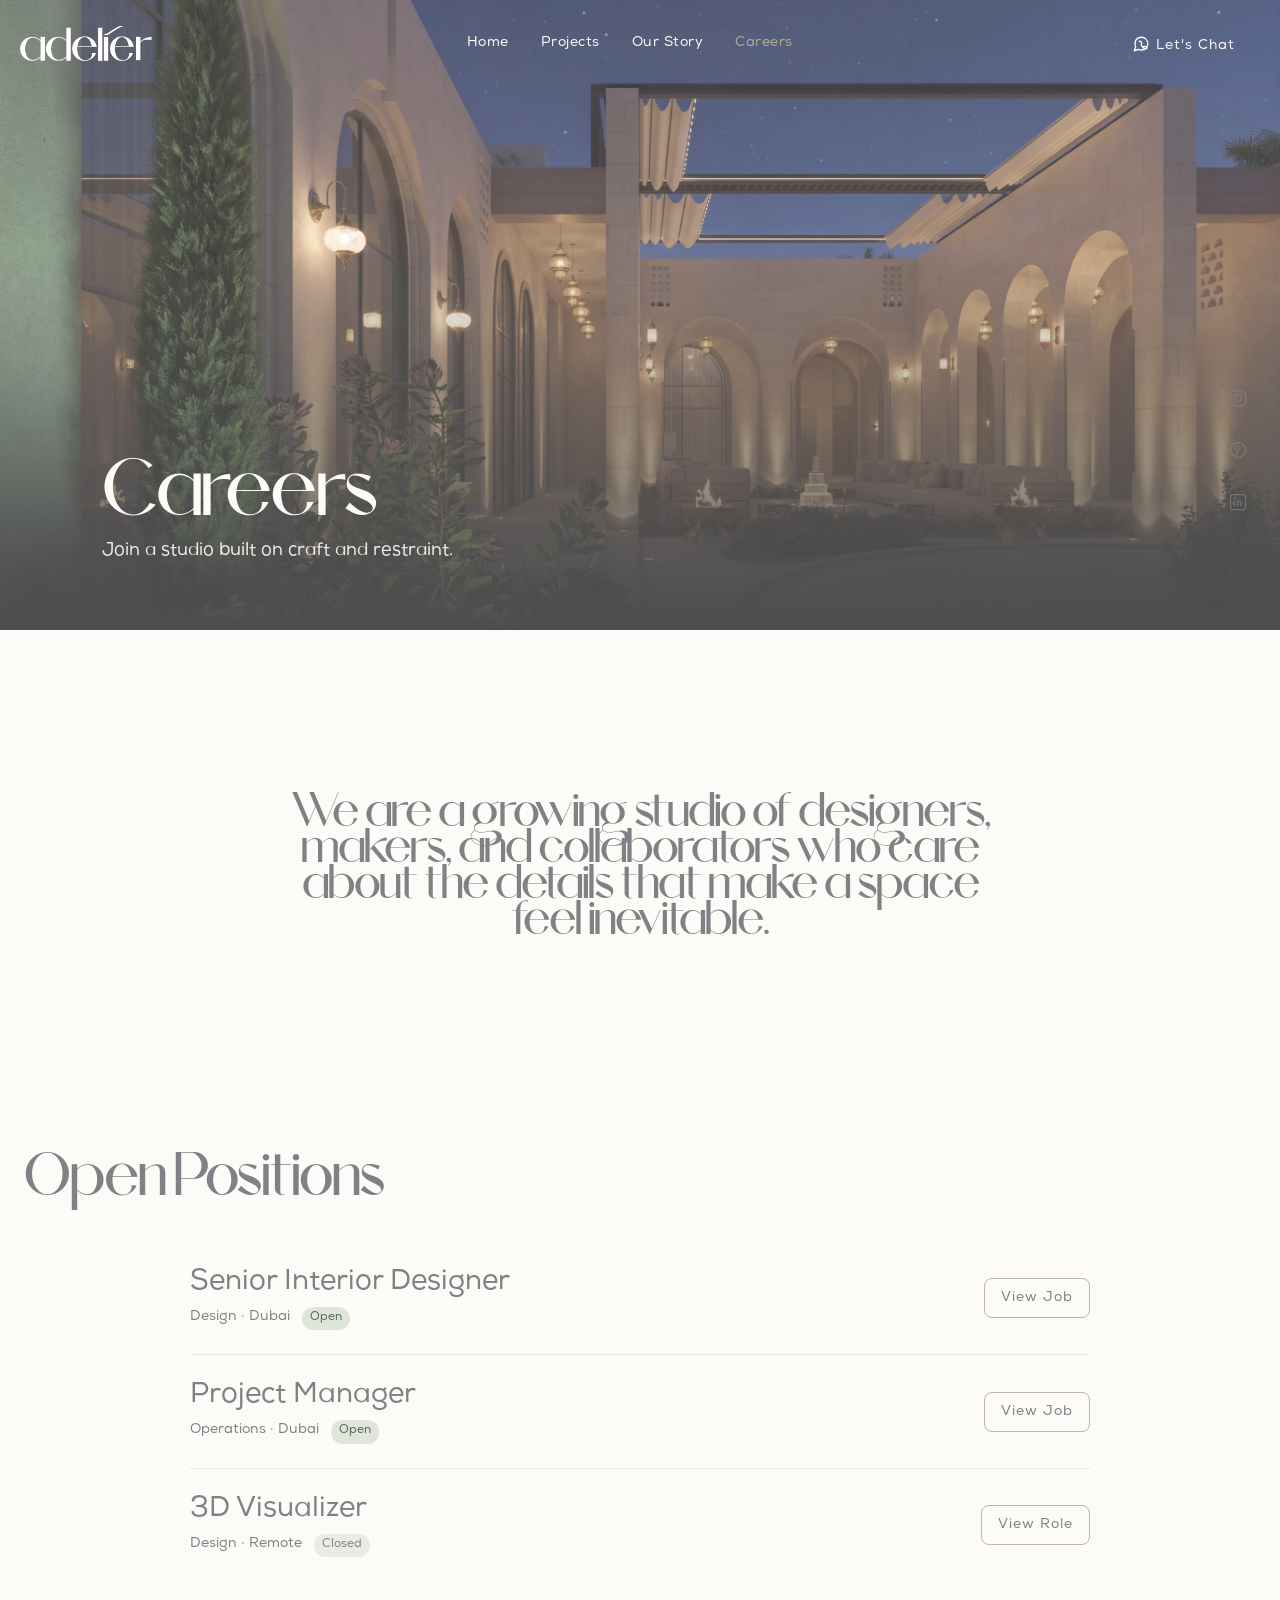
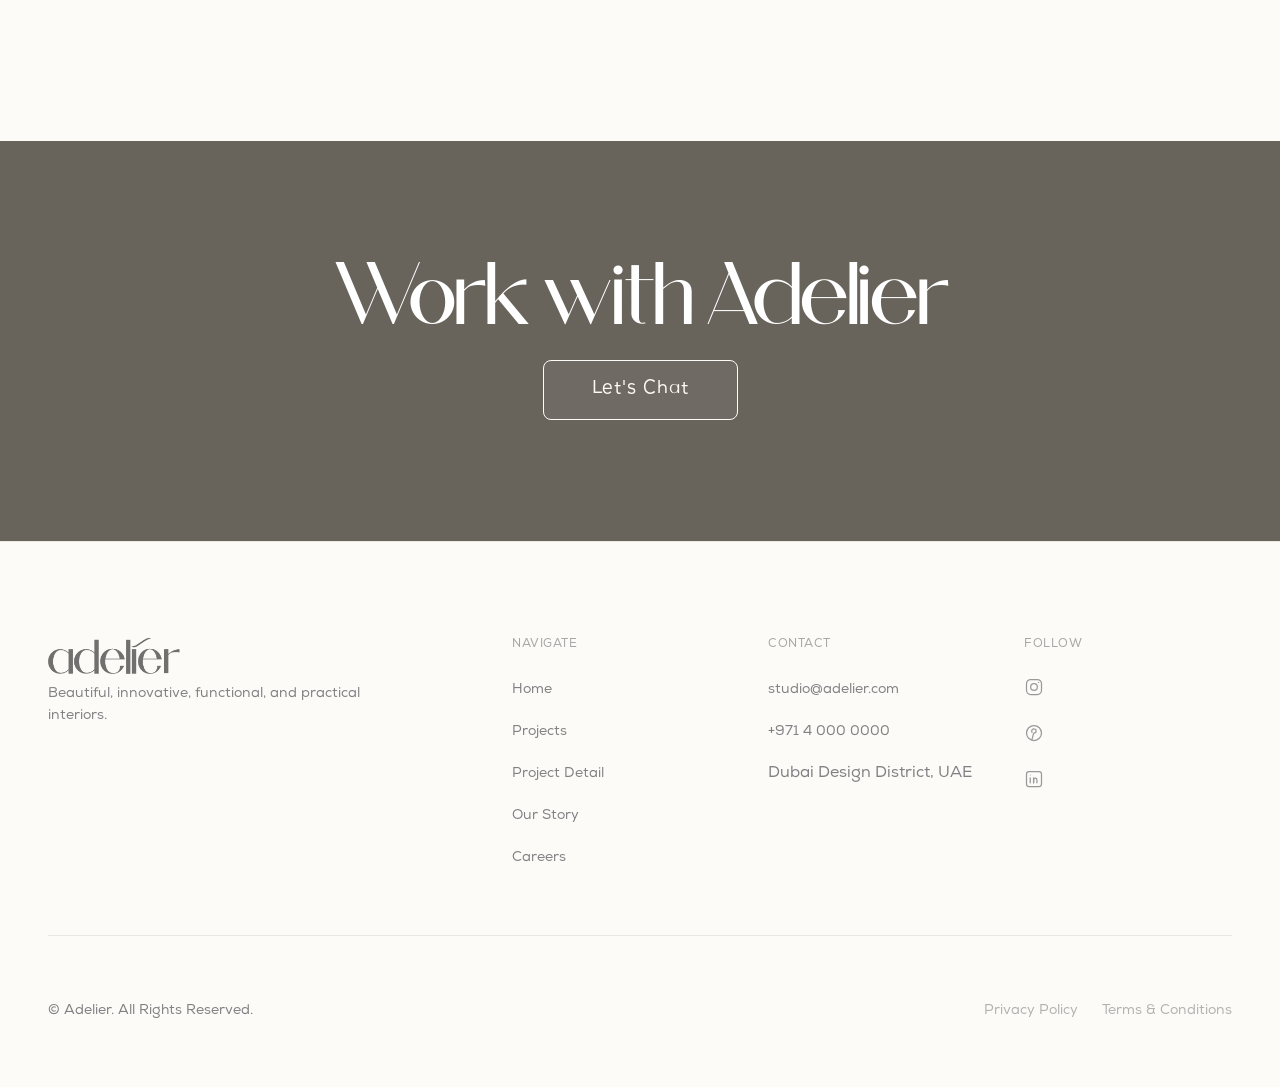
==== pages/careers.html @ 580292d1 "Initial commit: Adelier Prototype" ====
<!doctype html>
<html lang="en">
<head>
<meta charset="utf-8">
<meta name="viewport" content="width=device-width,initial-scale=1">
<title>Careers — Adelier</title>
<meta name="description" content="Join a studio built on craft and restraint.">
<link rel="stylesheet" href="../assets/css/tokens.css">
<link rel="stylesheet" href="../assets/css/base.css">
<link rel="stylesheet" href="../assets/css/layout.css">
<link rel="stylesheet" href="../assets/css/components.css">
<link rel="stylesheet" href="../assets/css/pages.css">
</head>
<body data-page="careers">
<a class="skip-link" href="#main-content">Skip to main content</a>

<header class="site-header" data-header>
  <div class="site-header__inner container">
    <a class="site-header__logo-link" href="../index.html" aria-label="Adelier — Home">
      <img class="logo-mark" src="../assets/logo/adelier-logo.png" alt="Adelier" width="251" height="67">
    </a>
    <nav class="site-header__nav" aria-label="Primary">
      <a class="site-header__nav-link" href="../index.html">Home</a>
      <a class="site-header__nav-link" href="projects.html">Projects</a>
      <a class="site-header__nav-link" href="our-story.html">Our Story</a>
      <a class="site-header__nav-link" href="careers.html" aria-current="page">Careers</a>
    </nav>
    <div class="site-header__actions">
      <a class="button site-header__cta" href="https://wa.me/97140000000" target="_blank" rel="noopener" aria-label="Chat on WhatsApp">
        <svg class="btn-icon" viewBox="0 0 24 24" width="16" height="16" fill="none" stroke="currentColor" stroke-width="1.8" stroke-linecap="round" stroke-linejoin="round" aria-hidden="true"><path d="M21 11.5a8.38 8.38 0 0 1-.9 3.8 8.5 8.5 0 0 1-7.6 4.7 8.38 8.38 0 0 1-3.8-.9L3 21l1.9-5.7a8.38 8.38 0 0 1-.9-3.8 8.5 8.5 0 0 1 4.7-7.6 8.38 8.38 0 0 1 3.8-.9h.5a8.48 8.48 0 0 1 8 8v.5z"/><path d="M9.8 8.8c.2-.5.5-.5.8-.5h.7c.2 0 .5.1.7.5l1 2.4c.2.4.1.7-.1.9l-.5.5c-.2.2-.3.5-.1.8.6 1 1.4 1.8 2.4 2.4.3.2.6.1.8-.1l.5-.5c.2-.2.5-.3.9-.1l2.4 1c.4.2.5.5.5.7v.7c0 .3 0 .6-.5.8-.8.4-2.5.6-5.1-2-2.6-2.4-4.3-2-5.1z"/></svg>
        <span>Let's Chat</span>
      </a>
      <button class="site-header__menu-trigger" type="button" data-menu-trigger aria-label="Open menu" aria-expanded="false" aria-controls="mobile-nav">
        <svg viewBox="0 0 24 24" fill="none" stroke="currentColor" stroke-width="1.5" stroke-linecap="round"><line x1="3" y1="7" x2="21" y2="7"/><line x1="3" y1="12" x2="21" y2="12"/><line x1="3" y1="17" x2="21" y2="17"/></svg>
      </button>
    </div>
  </div>
</header>

<div class="mobile-nav" id="mobile-nav" data-mobile-nav aria-hidden="true" inert>
  <div class="mobile-nav__top container">
    <img class="logo-mark logo-mark--sm" src="../assets/logo/adelier-logo.png" alt="Adelier" width="251" height="67">
    <button class="mobile-nav__close" type="button" data-menu-close aria-label="Close menu">
      <svg viewBox="0 0 24 24" fill="none" stroke="currentColor" stroke-width="1.5" stroke-linecap="round"><line x1="5" y1="5" x2="19" y2="19"/><line x1="19" y1="5" x2="5" y2="19"/></svg>
    </button>
  </div>
  <nav class="mobile-nav__list container" aria-label="Primary">
    <a class="mobile-nav__link" href="../index.html">Home</a>
    <a class="mobile-nav__link" href="projects.html">Projects</a>
    <a class="mobile-nav__link" href="our-story.html">Our Story</a>
    <a class="mobile-nav__link" href="careers.html" aria-current="page">Careers</a>
    <a class="mobile-nav__link" href="contact.html">Let's Chat</a>
  </nav>
  <div class="mobile-nav__footer container">
    <a class="button button--primary" href="contact.html">Let's Chat</a>
    <div class="mobile-nav__social">
      <a href="https://instagram.com" target="_blank" rel="noopener" aria-label="Instagram"><svg viewBox="0 0 24 24" fill="none" stroke="currentColor" stroke-width="1.5" stroke-linecap="round" stroke-linejoin="round"><rect x="3" y="3" width="18" height="18" rx="5"/><circle cx="12" cy="12" r="4"/><circle cx="17.5" cy="6.5" r="0.8" fill="currentColor" stroke="none"/></svg></a>
      <a href="https://pinterest.com" target="_blank" rel="noopener" aria-label="Pinterest"><svg viewBox="0 0 24 24" fill="none" stroke="currentColor" stroke-width="1.5" stroke-linecap="round" stroke-linejoin="round"><circle cx="12" cy="12" r="9"/><path d="M9.5 20c.7-2.4 2-7.6 2-7.6M12 12a2.5 2.5 0 1 0 0-5 2.7 2.7 0 0 0-2.7 3.3c.1.5.3.9.3.9"/></svg></a>
      <a href="https://linkedin.com" target="_blank" rel="noopener" aria-label="LinkedIn"><svg viewBox="0 0 24 24" fill="none" stroke="currentColor" stroke-width="1.5" stroke-linecap="round" stroke-linejoin="round"><rect x="3" y="3" width="18" height="18" rx="3"/><line x1="7.5" y1="10.5" x2="7.5" y2="16.5"/><circle cx="7.5" cy="7.2" r="0.6" fill="currentColor" stroke="none"/><path d="M11.5 16.5v-3.5a2 2 0 0 1 4 0v3.5"/><line x1="11.5" y1="10.5" x2="11.5" y2="16.5"/></svg></a>
    </div>
  </div>
</div>

<main id="main-content">

  <section class="hero" id="careers-introduction" aria-label="Introduction">
    <img class="hero__image" src="../assets/images/careers-hero.jpg" alt="Adelier studio interior" width="5460" height="3072">
    <div class="hero__overlay"></div>
    <div class="hero__content">
      <h1>Careers</h1>
      <p class="hero__subtitle">Join a studio built on craft and restraint.</p>
    </div>
  </section>

  <section class="section reading-width" style="margin-inline: auto; text-align: center;">
    <p style="font-family: var(--font-page-title); font-size: var(--text-h3-size); line-height: var(--text-h3-lh); color: var(--color-primary-text);">We are a growing studio of designers, makers, and collaborators who care about the details that make a space feel inevitable.</p>
  </section>

  <section class="section" id="open-positions">
    <div class="section__heading" style="text-align: center;"><h2>Open Positions</h2></div>
    <div class="job-list">
      <div class="job">
        <div>
          <h3>Senior Interior Designer</h3>
          <p class="job__meta">Design · Dubai <span class="job__status job__status--open">Open</span></p>
        </div>
        <button class="button button--secondary button--small" type="button" data-job-open="Senior Interior Designer">View Job</button>
      </div>
      <div class="job">
        <div>
          <h3>Project Manager</h3>
          <p class="job__meta">Operations · Dubai <span class="job__status job__status--open">Open</span></p>
        </div>
        <button class="button button--secondary button--small" type="button" data-job-open="Project Manager">View Job</button>
      </div>
      <div class="job">
        <div>
          <h3>3D Visualizer</h3>
          <p class="job__meta">Design · Remote <span class="job__status job__status--closed">Closed</span></p>
        </div>
        <button class="button button--secondary button--small" type="button" data-job-open="3D Visualizer">View Role</button>
      </div>
    </div>
  </section>

  <section class="section section--brand cta" id="working-at-adelier">
    <h2>Work with Adelier</h2>
    <div class="cta__actions">
      <a class="button button--on-brand" href="contact.html">Let's Chat</a>
    </div>
  </section>

</main>

<!-- Job detail modal — spec §5 Modal; V1 Decisions Careers: static, no application backend. -->
<div class="job-modal" data-job-modal inert>
  <div class="job-modal__backdrop" data-job-modal-backdrop></div>
  <div class="job-modal__panel" role="dialog" aria-modal="true" aria-labelledby="job-modal-title">
    <div class="job-modal__head">
      <h3 id="job-modal-title" data-job-modal-title>Senior Interior Designer</h3>
      <button class="job-modal__close" type="button" data-job-modal-close aria-label="Close">
        <svg viewBox="0 0 24 24" fill="none" stroke="currentColor" stroke-width="1.5" stroke-linecap="round"><line x1="5" y1="5" x2="19" y2="19"/><line x1="19" y1="5" x2="5" y2="19"/></svg>
      </button>
    </div>
    <div class="job-modal__body">
      <p>Lead end-to-end interior design projects from concept through execution, collaborating closely with architects and clients.</p>
      <h4>Qualifications</h4>
      <p>5+ years of experience, a strong portfolio, and proficiency in AutoCAD and 3ds Max.</p>
      <h4>Benefits</h4>
      <p>Studio profit share, annual design travel, and flexible working hours.</p>

      <form class="form" data-static-form>
        <div class="form__grid">
          <div class="field"><label for="job-name">Full Name<span class="required">*</span></label><input id="job-name" name="name" type="text" autocomplete="name" required></div>
          <div class="field"><label for="job-email">Email<span class="required">*</span></label><input id="job-email" name="email" type="email" autocomplete="email" required></div>
          <div class="field"><label for="job-phone">Phone<span class="required">*</span></label><input id="job-phone" name="phone" type="tel" autocomplete="tel" required></div>
          <div class="field"><label for="job-linkedin">LinkedIn URL</label><input id="job-linkedin" name="linkedin" type="url"></div>
          <div class="field field--full"><label for="job-cover">Cover Letter</label><textarea id="job-cover" name="cover"></textarea></div>
          <div class="field">
            <label for="job-cv">CV<span class="required">*</span></label>
            <label class="field__upload" for="job-cv">Drag &amp; drop or click to upload — PDF, DOC, DOCX (max 10MB)</label>
            <input id="job-cv" name="cv" type="file" accept=".pdf,.doc,.docx" required>
          </div>
          <div class="field">
            <label for="job-portfolio">Portfolio</label>
            <label class="field__upload" for="job-portfolio">Drag &amp; drop or click to upload — PDF, DOC, DOCX (max 10MB)</label>
            <input id="job-portfolio" name="portfolio" type="file" accept=".pdf,.doc,.docx">
          </div>
        </div>
        <button class="button button--primary" type="submit">Submit Application</button>
        <p class="form__status visually-hidden" role="status" data-form-status></p>
      </form>
    </div>
  </div>
</div>

<div class="social-rail" aria-label="Social links">
  <a href="https://instagram.com" target="_blank" rel="noopener" aria-label="Instagram"><svg viewBox="0 0 24 24" fill="none" stroke="currentColor" stroke-width="1.5" stroke-linecap="round" stroke-linejoin="round"><rect x="3" y="3" width="18" height="18" rx="5"/><circle cx="12" cy="12" r="4"/><circle cx="17.5" cy="6.5" r="0.8" fill="currentColor" stroke="none"/></svg></a>
  <a href="https://pinterest.com" target="_blank" rel="noopener" aria-label="Pinterest"><svg viewBox="0 0 24 24" fill="none" stroke="currentColor" stroke-width="1.5" stroke-linecap="round" stroke-linejoin="round"><circle cx="12" cy="12" r="9"/><path d="M9.5 20c.7-2.4 2-7.6 2-7.6M12 12a2.5 2.5 0 1 0 0-5 2.7 2.7 0 0 0-2.7 3.3c.1.5.3.9.3.9"/></svg></a>
  <a href="https://linkedin.com" target="_blank" rel="noopener" aria-label="LinkedIn"><svg viewBox="0 0 24 24" fill="none" stroke="currentColor" stroke-width="1.5" stroke-linecap="round" stroke-linejoin="round"><rect x="3" y="3" width="18" height="18" rx="3"/><line x1="7.5" y1="10.5" x2="7.5" y2="16.5"/><circle cx="7.5" cy="7.2" r="0.6" fill="currentColor" stroke="none"/><path d="M11.5 16.5v-3.5a2 2 0 0 1 4 0v3.5"/><line x1="11.5" y1="10.5" x2="11.5" y2="16.5"/></svg></a>
</div>

<nav class="section-nav" aria-label="On this page" data-section-nav>
  <ul>
    <li><a href="#careers-introduction" aria-current="location">Introduction</a></li>
    <li><a href="#open-positions">Positions</a></li>
    <li><a href="#working-at-adelier">Studio</a></li>
  </ul>
</nav>

<button class="back-to-top" type="button" data-back-to-top aria-label="Back to top">
  <svg viewBox="0 0 24 24" fill="none" stroke="currentColor" stroke-width="1.5" stroke-linecap="round" stroke-linejoin="round"><line x1="12" y1="19" x2="12" y2="5"/><polyline points="6 11 12 5 18 11"/></svg>
</button>

<footer class="site-footer">
  <div class="container">
    <div class="site-footer__grid">
      <div>
        <img class="logo-mark" src="../assets/logo/adelier-logo.png" alt="Adelier" width="251" height="67">
        <p class="site-footer__statement">Beautiful, innovative, functional, and practical interiors.</p>
      </div>
      <nav aria-label="Footer">
        <h2>Navigate</h2>
        <ul>
          <li><a href="../index.html">Home</a></li>
          <li><a href="projects.html">Projects</a></li>
          <li><a href="project-detail.html">Project Detail</a></li>
          <li><a href="our-story.html">Our Story</a></li>
          <li><a href="careers.html">Careers</a></li>
        </ul>
      </nav>
      <div>
        <h2>Contact</h2>
        <ul>
          <li><a href="mailto:studio@adelier.com">studio@adelier.com</a></li>
          <li><a href="tel:+97140000000">+971 4 000 0000</a></li>
          <li>Dubai Design District, UAE</li>
        </ul>
      </div>
      <div>
        <h2>Follow</h2>
        <ul class="site-footer__social">
          <li><a href="https://instagram.com" target="_blank" rel="noopener" aria-label="Instagram"><svg viewBox="0 0 24 24" fill="none" stroke="currentColor" stroke-width="1.5" stroke-linecap="round" stroke-linejoin="round"><rect x="3" y="3" width="18" height="18" rx="5"/><circle cx="12" cy="12" r="4"/><circle cx="17.5" cy="6.5" r="0.8" fill="currentColor" stroke="none"/></svg></a></li>
          <li><a href="https://pinterest.com" target="_blank" rel="noopener" aria-label="Pinterest"><svg viewBox="0 0 24 24" fill="none" stroke="currentColor" stroke-width="1.5" stroke-linecap="round" stroke-linejoin="round"><circle cx="12" cy="12" r="9"/><path d="M9.5 20c.7-2.4 2-7.6 2-7.6M12 12a2.5 2.5 0 1 0 0-5 2.7 2.7 0 0 0-2.7 3.3c.1.5.3.9.3.9"/></svg></a></li>
          <li><a href="https://linkedin.com" target="_blank" rel="noopener" aria-label="LinkedIn"><svg viewBox="0 0 24 24" fill="none" stroke="currentColor" stroke-width="1.5" stroke-linecap="round" stroke-linejoin="round"><rect x="3" y="3" width="18" height="18" rx="3"/><line x1="7.5" y1="10.5" x2="7.5" y2="16.5"/><circle cx="7.5" cy="7.2" r="0.6" fill="currentColor" stroke="none"/><path d="M11.5 16.5v-3.5a2 2 0 0 1 4 0v3.5"/><line x1="11.5" y1="10.5" x2="11.5" y2="16.5"/></svg></a></li>
        </ul>
      </div>
    </div>
    <div class="site-footer__legal">
      <span>© Adelier. All Rights Reserved.</span>
      <nav aria-label="Legal">
        <a href="#" aria-disabled="true">Privacy Policy</a>
        <a href="#" aria-disabled="true">Terms &amp; Conditions</a>
      </nav>
    </div>
  </div>
</footer>

<script src="../assets/js/site.js" defer></script>
</body>
</html>
---- assets/css/tokens.css ----
/*
  Design tokens — literal values from the repository's approved Design System
  (docs/01-product/02-PRODUCT-SPECIFICATION.md §4, mirrored in /tokens/*.css).
  Copied in (not @imported from outside /prototype) so this folder stays
  self-contained and uploadable directly to a subdomain — see
  docs/03-execution/05-PROTOTYPE-V1-DECISIONS.md §11.
  Do not add a value here without a spec citation.
*/

:root {
  /* Color — spec §4.2 */
  --color-background: #FDFBF7;
  --color-primary-brand: #B4AB97;
  --color-primary-brand-hover: #A69C87;
  --color-primary-brand-active: #948A76;
  --color-primary-brand-disabled: #DAD5C9;
  --color-secondary-brand: #878256;
  --color-secondary-brand-hover: #766F49;
  --color-secondary-brand-active: #655F3D;
  --color-secondary-brand-disabled: #C7C2AC;
  --color-primary-text: #808184;
  --color-primary-text-hover: #6B6C6F;
  --color-primary-text-active: #565759;
  --color-primary-text-disabled: #BABBBD;

  --color-border-default: #D8D2C8;
  --color-border-strong: #BEB5A7;
  --color-border-divider: #ECE8E1;

  --color-success: #4F6B4A;
  --color-warning: #B88A3B;
  --color-error: #A64B43;
  --color-information: #6B7D8A;

  --overlay-hero: rgba(253, 251, 247, 0.24);
  --overlay-modal-backdrop: rgba(0, 0, 0, 0.6);
  --overlay-lightbox: rgba(0, 0, 0, 0.96);

  /* Typography — spec §4.3. Real font files loaded in base.css. */
  --font-page-title: "Alokary Personal Use", "Iowan Old Style", "Palatino Linotype", Palatino, Georgia, serif;
  --font-body: "Nexa", -apple-system, "Segoe UI", Roboto, Helvetica, Arial, sans-serif;

  --text-display-size: clamp(2.75rem, 2rem + 3vw, 4rem);
  --text-display-lh: 1.125;
  --text-display-ls: 0.5px;

  --text-h1-size: clamp(2.25rem, 1.7rem + 2vw, 3rem);
  --text-h1-lh: 1.1667;
  --text-h1-ls: 0.25px;

  --text-h2-size: clamp(1.75rem, 1.4rem + 1.4vw, 2.25rem);
  --text-h2-lh: 1.2222;
  --text-h2-ls: 0px;

  --text-h3-size: 1.75rem;
  --text-h3-lh: 1.2857;
  --text-h3-weight: 500;

  --text-h4-size: 1.375rem;
  --text-h4-lh: 1.3636;
  --text-h4-weight: 500;

  --text-body-lg-size: 1.125rem;
  --text-body-lg-lh: 1.6667;

  --text-body-size: 1rem;
  --text-body-lh: 1.625;

  --text-body-sm-size: 0.875rem;
  --text-body-sm-lh: 1.5714;

  --text-caption-size: 0.75rem;
  --text-caption-lh: 1.5;
  --text-caption-ls: 0.5px;
  --text-caption-weight: 500;

  --text-nav-link-size: 0.875rem;
  --text-nav-link-lh: 1.4286;
  --text-nav-link-ls: 0.5px;
  --text-nav-link-weight: 500;

  --text-button-size: 0.875rem;
  --text-button-lh: 1.4286;
  --text-button-ls: 1px;
  --text-button-weight: 500;

  --text-form-label-size: 0.875rem;
  --text-form-label-weight: 500;

  --font-weight-light: 300;
  --font-weight-regular: 400;
  --font-weight-medium: 500;
  --font-weight-bold: 700;

  --reading-width-default: 65ch;
  --reading-width-longform: 72ch;
  --reading-width-max: 70ch;

  /* Spacing — spec §4.6, 8px base */
  --space-none: 0px;
  --space-xxs: 4px;
  --space-xs: 8px;
  --space-sm: 16px;
  --space-md: 24px;
  --space-lg: 32px;
  --space-xl: 40px;
  --space-2xl: 48px;
  --space-3xl: 56px;
  --space-4xl: 64px;

  --section-gap-desktop: 160px;
  --section-gap-tablet: 120px;
  --section-gap-mobile: 80px;

  /* Grid — spec §4.7 */
  --grid-gutter: 16px;
  --grid-margin: 24px;
  --grid-max-width: 1440px;

  /* Breakpoints — spec §4.8 (referenced by media queries) */
  --bp-mobile: 375px;
  --bp-tablet: 768px;
  --bp-desktop: 1280px;

  /* Radius — spec §4.9 */
  --radius-none: 0px;
  --radius-sm: 2px;
  --radius-md: 4px;
  --radius-lg: 8px;
  --radius-full: 9999px;

  /* Shadow — spec §4.10 */
  --shadow-none: none;
  --shadow-subtle: 0 1px 2px rgba(128, 129, 132, 0.08);
  --shadow-low: 0 4px 12px rgba(128, 129, 132, 0.10);
  --shadow-medium: 0 8px 24px rgba(128, 129, 132, 0.12);
  --shadow-high: 0 16px 40px rgba(128, 129, 132, 0.14);

  /* Motion — spec §4.11 */
  --duration-fast: 200ms;
  --duration-base: 400ms;
  --duration-slow: 600ms;
  --ease-standard: ease-in-out;
  --ease-entrance: ease-out;
  --ease-exit: ease-in;

  /*
    Derived, Prototype-V1-authorized tokens only — each cites the decision
    that authorizes it (docs/03-execution/05-PROTOTYPE-V1-DECISIONS.md).
  */

  /* Curved-button radius — derived from --radius-sm per V1 Decisions §"Curved Button Radius":
     more curved than radius-sm, restrained (not a pill). radius-sm(2px) * 4 = 8px, equal to the
     existing radius-lg step — reuses a value already in the closed radius system rather than
     inventing a new number. */
  --button-radius: calc(var(--radius-sm) * 4);

  /* Header height — spec §5 Header D-004 */
  --header-height-desktop: 88px;
  --header-height-tablet: 80px;
  --header-height-mobile: 72px;
  --header-height: var(--header-height-mobile);

  /* Content/grid measurements used across layout.css */
  --content-max: var(--grid-max-width);
  --content-margin: var(--grid-margin);
  --reading-max: var(--reading-width-max);
}

@media (min-width: 768px) {
  :root { --header-height: var(--header-height-tablet); }
}

@media (min-width: 1280px) {
  :root { --header-height: var(--header-height-desktop); }
}
---- assets/css/base.css ----
/*
  Self-hosted fonts (spec §4.3, D-022 — no font CDNs) + global resets.
  Only the weights the type scale actually uses were copied in: Alokary
  Personal Use (400) and Nexa Light(300)/Regular(400)/Bold(700) — see
  docs/05-ai/.impeccable.md for the full font-asset inventory notes.
  Nexa has no true 500/600 file; medium(500) and semibold(600) roles alias
  to the nearest real weight (500→Regular, 600→Bold) rather than guessing.
*/

@font-face {
  font-family: "Alokary Personal Use";
  src: url("../fonts/alokary/alokary.woff2") format("woff2");
  font-weight: 400;
  font-display: swap;
}

@font-face {
  font-family: "Nexa";
  src: url("../fonts/nexa/NexaLight.woff2") format("woff2");
  font-weight: 300;
  font-display: swap;
}

@font-face {
  font-family: "Nexa";
  src: url("../fonts/nexa/NexaRegular.woff2") format("woff2");
  font-weight: 400;
  font-display: swap;
}

@font-face {
  /* Aliased to Regular — nearest real weight to 500, see file header note. */
  font-family: "Nexa";
  src: url("../fonts/nexa/NexaRegular.woff2") format("woff2");
  font-weight: 500;
  font-display: swap;
}

@font-face {
  /* Aliased to Bold — nearest real weight to 600, see file header note. */
  font-family: "Nexa";
  src: url("../fonts/nexa/NexaBold.woff2") format("woff2");
  font-weight: 600;
  font-display: swap;
}

@font-face {
  font-family: "Nexa";
  src: url("../fonts/nexa/NexaBold.woff2") format("woff2");
  font-weight: 700;
  font-display: swap;
}

*, *::before, *::after { box-sizing: border-box; }

html {
  scroll-behavior: smooth;
  color-scheme: light;
}

/* Internal anchor navigation offset by the Header height (spec §6 Navigation D-066). */
[id] {
  scroll-margin-top: calc(var(--header-height) + var(--space-md));
}

body {
  margin: 0;
  background: var(--color-background);
  color: var(--color-primary-text);
  font-family: var(--font-body);
  font-size: var(--text-body-size);
  line-height: var(--text-body-lh);
  font-weight: var(--font-weight-regular);
  overflow-x: hidden;
  -webkit-font-smoothing: antialiased;
}

img, picture, video {
  display: block;
  max-width: 100%;
  height: auto;
}

button, input, textarea, select { font: inherit; color: inherit; }
a { color: inherit; text-decoration: none; }
ul { list-style: none; padding: 0; margin: 0; }

h1, h2, h3, h4, p, dl, dd { margin: 0; }

h1, h2, h3, h4 {
  font-family: var(--font-page-title);
  font-weight: var(--font-weight-regular);
  color: var(--color-primary-text);
  line-height: 1.1;
}

h1 { font-size: var(--text-h1-size); line-height: var(--text-h1-lh); letter-spacing: var(--text-h1-ls); }
h2 { font-size: var(--text-h2-size); line-height: var(--text-h2-lh); letter-spacing: var(--text-h2-ls); }
h3 {
  font-family: var(--font-body);
  font-size: var(--text-h3-size);
  line-height: var(--text-h3-lh);
  font-weight: var(--text-h3-weight);
}
h4 {
  font-family: var(--font-body);
  font-size: var(--text-h4-size);
  line-height: var(--text-h4-lh);
  font-weight: var(--text-h4-weight);
}

/* Skip link — baseline keyboard accessibility (spec §6 Accessibility Behavior, D-078) */
.skip-link {
  position: fixed;
  z-index: 1000;
  top: var(--space-sm);
  left: var(--space-sm);
  padding: var(--space-xs) var(--space-md);
  background: var(--color-secondary-brand);
  color: var(--color-background);
  border-radius: var(--radius-sm);
  transform: translateY(-150%);
  transition: transform var(--duration-fast) var(--ease-standard);
}
.skip-link:focus { transform: none; }

/* Global focus state — spec §6 D-081, contrast target 3:1 */
:focus-visible {
  outline: 2px solid var(--color-secondary-brand);
  outline-offset: 4px;
}

::selection {
  background: var(--color-primary-brand);
  color: var(--color-background);
}

/* Styled scrollbar — V1 Decisions §6 "Scrollbar": palette colors, subtle, readable */
html {
  scrollbar-width: thin;
  scrollbar-color: var(--color-primary-brand) var(--color-background);
}
::-webkit-scrollbar { width: 10px; height: 10px; }
::-webkit-scrollbar-track { background: var(--color-background); }
::-webkit-scrollbar-thumb {
  background: var(--color-primary-brand);
  border: 3px solid var(--color-background);
  border-radius: var(--radius-full);
}
::-webkit-scrollbar-thumb:hover { background: var(--color-primary-brand-hover); }

[hidden] { display: none !important; }

.visually-hidden {
  position: absolute !important;
  width: 1px; height: 1px;
  padding: 0; margin: -1px;
  overflow: hidden;
  clip: rect(0, 0, 0, 0);
  white-space: nowrap;
  border: 0;
}

@media (prefers-reduced-motion: reduce) {
  html { scroll-behavior: auto; }
  *, *::before, *::after {
    animation-duration: 0.01ms !important;
    animation-iteration-count: 1 !important;
    transition-duration: 0.01ms !important;
    scroll-behavior: auto !important;
  }
}
---- assets/css/layout.css ----
/*
  Layout primitives — grid/container/section rhythm, spec §4.6 (spacing),
  §4.7 (grid: 12/8/4 columns, 1440 max width, centered), and the responsive
  section-gap scale (desktop 160 / tablet 120 / mobile 80).
*/

/* Ensure zero horizontal scroll across all pages */
html,
body,
main,
.section,
.site-footer,
.site-header {
  max-width: 100%;
  overflow-x: hidden;
}

img, picture, video, canvas {
  max-width: 100%;
  height: auto;
}

.container {
  width: min(100% - (var(--content-margin) * 2), var(--content-max));
  margin-inline: auto;
}

.reading-width {
  width: min(100% - (var(--content-margin) * 2), var(--reading-max));
  margin-inline: auto;
}

.section {
  padding-block: var(--section-gap-desktop);
  padding-inline: var(--content-margin);
}

.section + .section {
  padding-block-start: var(--space-3xl);
}

.section--tight {
  padding-block: 80px;
}
.section--brand { background: var(--color-primary-brand); color: var(--color-background); }
.section--brand h2 { color: var(--color-background); }

.section__heading {
  display: flex;
  align-items: flex-end;
  justify-content: space-between;
  gap: var(--space-md);
  margin-bottom: var(--space-2xl);
}
.section__heading p { max-width: 32rem; color: var(--color-primary-text); }

.eyebrow {
  display: block;
  margin-bottom: var(--space-sm);
  font-size: var(--text-caption-size);
  letter-spacing: var(--text-caption-ls);
  font-weight: var(--text-caption-weight);
  text-transform: uppercase;
  color: var(--color-primary-text);
}

.intro-copy {
  margin-top: var(--space-lg);
  font-size: var(--text-body-lg-size);
  line-height: var(--text-body-lg-lh);
}

.grid { display: grid; gap: var(--space-2xl); }
.grid--3 { grid-template-columns: repeat(3, minmax(0, 1fr)); }
.grid--4 { grid-template-columns: repeat(4, minmax(0, 1fr)); }

.rule { border: none; border-top: 1px solid var(--color-border-divider); margin: 0; }

.gap-top-lg { margin-top: var(--space-lg); }
.gap-top-4xl { margin-top: var(--space-4xl); }

/* Breadcrumbs — spec §5 required component, D-064: "/" separator, max 4 levels,
   current page non-clickable, left-aligned, disabled on Homepage. */
.breadcrumbs {
  padding: var(--space-md) var(--content-margin) 0;
}
.breadcrumbs ol {
  display: flex;
  flex-wrap: wrap;
  align-items: center;
  gap: var(--space-xs);
  max-width: var(--content-max);
  margin-inline: auto;
  font-size: var(--text-caption-size);
  letter-spacing: var(--text-caption-ls);
  color: var(--color-primary-text);
}
.breadcrumbs a { color: var(--color-primary-text); transition: color var(--duration-fast) var(--ease-standard); }
.breadcrumbs a:hover { color: var(--color-secondary-brand); }
.breadcrumbs li[aria-current="page"] { color: var(--color-primary-text-active); }
.breadcrumbs li:not(:last-child)::after {
  content: "/";
  margin-left: var(--space-xs);
  color: var(--color-border-strong);
}

@media (max-width: 1279px) {
  .section { padding-block: var(--section-gap-tablet); }
  .grid--4 { grid-template-columns: repeat(2, minmax(0, 1fr)); }
}

@media (max-width: 767px) {
  html, body {
    width: 100%;
    max-width: 100%;
    overflow-x: hidden !important;
    overflow-x: clip !important;
  }
  .container {
    width: 100%;
    max-width: 100%;
  }
  .section {
    padding: var(--section-gap-mobile) var(--content-margin);
    max-width: 100%;
    overflow-x: hidden;
  }
  .section--tight { padding-block: var(--space-4xl); }
  .section__heading { display: block; margin-bottom: var(--space-lg); }
  .section__heading .button { margin-top: var(--space-md); }
  .grid--3, .grid--4 { grid-template-columns: 1fr; }
  .grid { gap: var(--space-md); }
}
---- assets/css/components.css ----
/*
  Shared components — spec §5 + docs/03-execution/05-PROTOTYPE-V1-DECISIONS.md §6/§8.
  Header markup/behavior is adapted from impeccable-prototype/ (the designated
  Header source), with the V1-mandated changes applied: no language switcher,
  no underline on hover/active nav (color change only), and the header is not
  permanently fixed — it hides on scroll-down and reveals on scroll-up
  (site.js). Everything else (hero, project card, footer, forms, etc.) is
  built from the approved tokens and the ui_kits/website composition.
*/

/* ===================== Header ===================== */

.site-header {
  position: fixed;
  inset-inline: 0;
  top: 0;
  z-index: 100;
  height: var(--header-height);
  display: flex;
  align-items: center;
  background: transparent;
  border-bottom: 1px solid transparent;
  color: var(--color-background);
  transform: translateY(0);
  transition:
    background-color var(--duration-base) var(--ease-entrance),
    border-color var(--duration-base) var(--ease-entrance),
    color var(--duration-base) var(--ease-entrance),
    transform var(--duration-base) var(--ease-standard);
}

/* Not grey by default (V1 Decisions §6 Header) — transparent at rest, background-token once scrolled. */
.site-header.is-scrolled {
  background: color-mix(in srgb, var(--color-background) 92%, transparent);
  border-bottom-color: var(--color-border-divider);
  backdrop-filter: blur(16px);
  -webkit-backdrop-filter: blur(16px);
  color: var(--color-primary-text);
}

/* Moves out of view on scroll-down, reveals on scroll-up (V1 Decisions §6 Header — not fixed permanently). */
.site-header.is-hidden { transform: translateY(-100%); }

.site-header__inner {
  width: 100%;
  display: flex;
  align-items: center;
  justify-content: space-between;
  gap: var(--space-md);
  padding-inline: 20px;
}

.site-header__logo-link { display: inline-flex; align-items: center; color: inherit; }

.logo-mark { display: inline-block; width: 132px; height: auto; flex-shrink: 0; transition: filter var(--duration-fast) var(--ease-standard), opacity var(--duration-fast) var(--ease-standard); }
.logo-mark--sm { width: 108px; }

/* Grey footer/scrolled logo (V1 Decisions §6 Color treatment) — the mark ships white-on-transparent;
   invert + blended opacity reads as ink-grey against a light surface without a second file. */
.is-scrolled .logo-mark,
.site-footer .logo-mark,
.mobile-nav .logo-mark {
  filter: invert(1);
  opacity: 0.55;
}

.site-header__nav { display: none; }

@media (min-width: 1280px) {
  .site-header__nav { display: flex; align-items: center; gap: var(--space-lg); }
}

.site-header__nav-link {
  display: inline-block;
  padding-block: var(--space-xs);
  font-size: var(--text-nav-link-size);
  letter-spacing: var(--text-nav-link-ls);
  font-weight: var(--font-weight-regular);
  color: currentColor;
  transition: color var(--duration-fast) var(--ease-standard);
}

/* Color change only — no underline (V1 Decisions §6 Header). */
.site-header__nav-link:hover { color: var(--color-primary-brand-hover); }
.site-header__nav-link[aria-current="page"] {
  color: var(--color-primary-brand);
  font-weight: var(--font-weight-medium);
}

.site-header__actions { display: flex; align-items: center; gap: var(--space-md); }

.site-header__social { display: none; align-items: center; gap: var(--space-sm); }

@media (min-width: 1280px) {
  .site-header__social { display: flex; }
}

.site-header__social a { display: inline-flex; color: currentColor; opacity: 0.85; transition: opacity var(--duration-fast) var(--ease-standard); }
.site-header__social a:hover { opacity: 1; }
.site-header__social svg { width: 20px; height: 20px; }

a.button.site-header__cta {
  display: none;
  align-items: center;
  gap: 6px;
  background: transparent;
  color: currentColor;
  border-color: transparent;
  border-radius: var(--button-radius);
  min-height: 36px;
  padding: 6px 12px;
  font-size: 0.8125rem;
  line-height: 1;
  transition: all var(--duration-fast) var(--ease-standard);
}

a.button.site-header__cta span {
  display: inline-block;
  line-height: 1;
  transform: translateY(1.5px);
}

a.button.site-header__cta svg {
  width: 16px;
  height: 16px;
  flex-shrink: 0;
}

@media (max-width: 767px) {
  .site-header__inner {
    padding-inline: 16px;
    gap: 8px;
    align-items: center;
  }
  .site-header__logo-link {
    display: inline-flex;
    align-items: center;
    height: 36px;
  }
  .site-header__inner .logo-mark {
    width: 108px;
    height: auto;
    display: block;
  }
  .site-header__actions {
    display: flex;
    align-items: center;
    gap: 8px;
    height: 36px;
  }
  .site-header__menu-trigger {
    width: 36px;
    height: 36px;
    padding: 0;
    display: inline-flex;
    align-items: center;
    justify-content: center;
  }
  .site-header__menu-trigger svg {
    width: 22px;
    height: 22px;
  }
}

@media (min-width: 1280px) {
  a.button.site-header__cta {
    display: inline-flex;
    min-height: 48px;
    padding-inline: var(--space-md);
    font-size: var(--text-button-size);
    background: transparent;
    color: currentColor;
    border-color: transparent;
  }
  a.button.site-header__cta:hover {
    background: transparent;
    color: var(--color-primary-brand-hover);
    border-color: transparent;
  }
  a.button.site-header__cta svg {
    width: 18px;
    height: 18px;
  }
}

.site-header__menu-trigger {
  display: inline-flex;
  width: 44px;
  height: 44px;
  align-items: center;
  justify-content: center;
  border: none;
  background: none;
  color: currentColor;
  cursor: pointer;
}

@media (min-width: 1280px) {
  .site-header__menu-trigger { display: none; }
}

.site-header__menu-trigger svg { width: 24px; height: 24px; }

/* ===================== Mobile / tablet fullscreen nav ===================== */

.mobile-nav {
  position: fixed;
  inset: 0;
  z-index: 200;
  display: flex;
  flex-direction: column;
  padding: var(--space-md);
  background: var(--color-background);
  color: var(--color-primary-text);
  opacity: 0;
  visibility: hidden;
  transform: translateY(-16px);
  transition:
    opacity var(--duration-base) var(--ease-exit),
    transform var(--duration-base) var(--ease-exit),
    visibility 0s linear var(--duration-base);
}

.mobile-nav.is-open {
  opacity: 1;
  visibility: visible;
  transform: translateY(0);
  transition:
    opacity var(--duration-base) var(--ease-entrance),
    transform var(--duration-base) var(--ease-entrance),
    visibility 0s linear;
}

@media (min-width: 1280px) {
  .mobile-nav { display: none; }
}

.mobile-nav__top { display: flex; align-items: center; justify-content: space-between; height: var(--header-height); flex-shrink: 0; }
.mobile-nav__close { width: 44px; height: 44px; display: inline-flex; align-items: center; justify-content: center; border: none; background: none; color: var(--color-primary-text); cursor: pointer; }
.mobile-nav__close svg { width: 24px; height: 24px; }

.mobile-nav__list { flex: 1; display: flex; flex-direction: column; justify-content: center; gap: var(--space-md); }
.mobile-nav__link { font-family: var(--font-page-title); font-size: clamp(2rem, 8vw, 3rem); color: var(--color-primary-text); }
.mobile-nav__link[aria-current="page"] { color: var(--color-primary-brand); }

.mobile-nav__footer { display: flex; flex-direction: column; gap: var(--space-md); padding-top: var(--space-lg); border-top: 1px solid var(--color-border-divider); }
.mobile-nav__social { display: flex; gap: var(--space-md); }
.mobile-nav__social a { color: var(--color-primary-text); }
.mobile-nav__social svg { width: 20px; height: 20px; }

body.mobile-nav-open { overflow: hidden; }

/* ===================== Buttons ===================== */

.button {
  display: inline-flex;
  align-items: center;
  justify-content: center;
  gap: var(--space-xs);
  min-height: 48px;
  padding-inline: var(--space-md);
  border: 1px solid transparent;
  border-radius: var(--button-radius);
  background: none;
  font-family: var(--font-body);
  font-size: var(--text-button-size);
  line-height: var(--text-button-lh);
  letter-spacing: var(--text-button-ls);
  font-weight: var(--text-button-weight);
  white-space: nowrap;
  cursor: pointer;
  transition:
    background-color var(--duration-fast) var(--ease-standard),
    color var(--duration-fast) var(--ease-standard),
    border-color var(--duration-fast) var(--ease-standard),
    transform 120ms var(--ease-standard),
    filter 120ms var(--ease-standard);
}

.button--large { min-height: 56px; padding-inline: var(--space-lg); }
.button--small { min-height: 40px; padding-inline: var(--space-sm); }

.button--primary { background: var(--color-secondary-brand); color: var(--color-background); border-color: var(--color-secondary-brand); }
.button--primary:hover { background: var(--color-secondary-brand-hover); border-color: var(--color-secondary-brand-hover); }

.button--secondary { background: transparent; color: var(--color-primary-text); border-color: var(--color-border-strong); }
.button--secondary:hover { border-color: var(--color-primary-text); color: var(--color-primary-text-active); }

.button--on-brand { background: transparent; color: var(--color-background); border-color: var(--color-background); }
.button--on-brand:hover { background: var(--color-background); color: var(--color-secondary-brand); }

.button--text { min-height: auto; padding: 0; border: none; border-radius: 0; color: var(--color-secondary-brand); }
.button--text:hover { color: var(--color-secondary-brand-hover); }

.button:active { transform: scale(0.98); filter: brightness(0.96); }
.button[disabled] { opacity: 0.4; pointer-events: none; box-shadow: none; }

/* ===================== Hero ===================== */

.hero {
  position: relative;
  display: flex;
  align-items: center;
  overflow: hidden;
  min-height: 50svh;
  padding-block: calc(var(--header-height) + 48px) 64px;
  padding-inline: 24px;
  color: var(--color-background);
  background: var(--color-primary-brand);
}

@media (min-width: 768px) {
  .hero { min-height: 60vh; padding-inline: 48px; }
}

@media (min-width: 1280px) {
  .hero { min-height: 70vh; padding-inline: 8vw; }
}

.hero--home { min-height: 100svh; }

@media (min-width: 768px) {
  .hero--home { min-height: 100vh; }
}

.hero:not(.hero--home) { align-items: flex-end; }

.hero__image { position: absolute; inset: 0; width: 100%; height: 100%; object-fit: cover; object-position: center; }

/* Overlay — background-token tint + bottom-to-top gradient for text contrast (spec §5 Hero D-024). */
.hero__overlay {
  position: absolute;
  inset: 0;
  background:
    linear-gradient(to top, color-mix(in srgb, var(--color-primary-text) 60%, black) 0%, transparent 60%),
    color-mix(in srgb, var(--color-background) 24%, transparent);
}

.hero__content {
  position: relative;
  z-index: 1;
  max-width: 720px;
  opacity: 0;
  transform: translateY(32px);
  animation: hero-enter var(--duration-slow) var(--ease-entrance) 100ms forwards;
}

@keyframes hero-enter { to { opacity: 1; transform: translateY(0); } }

@media (prefers-reduced-motion: reduce) {
  .hero__content { animation: none; opacity: 1; transform: none; }
}

.hero .eyebrow { color: var(--color-background); opacity: 0.85; }
.hero h1 { color: var(--color-background); max-width: 850px; }
.hero--home h1 { font-size: var(--text-display-size); line-height: var(--text-display-lh); letter-spacing: var(--text-display-ls); }

.hero__subtitle {
  margin-top: var(--space-md);
  max-width: 55ch;
  font-size: var(--text-body-lg-size);
  line-height: var(--text-body-lg-lh);
  color: var(--color-background);
  opacity: 0.92;
}

.hero__actions { display: flex; flex-wrap: wrap; gap: var(--space-sm); margin-top: var(--space-lg); }

.hero__scroll {
  position: absolute;
  bottom: var(--space-lg);
  left: 50%;
  transform: translateX(-50%);
  z-index: 1;
  color: var(--color-background);
  opacity: 0.85;
  animation: hero-scroll-bounce 2000ms var(--ease-standard) infinite;
}

@keyframes hero-scroll-bounce { 0%, 100% { transform: translate(-50%, 0); } 50% { transform: translate(-50%, 6px); } }

@media (prefers-reduced-motion: reduce) {
  .hero__scroll { animation: none; }
}

.hero__scroll svg { width: 24px; height: 24px; }

/* ===================== Project card ===================== */

.project-card {
  position: relative;
  display: block;
  aspect-ratio: 4 / 5;
  overflow: hidden;
  border-radius: var(--radius-md);
  color: var(--color-background);
}

.project-card img {
  width: 100%;
  height: 100%;
  object-fit: cover;
  object-position: center;
  transition: transform var(--duration-fast) var(--ease-standard);
}

.project-card::after {
  content: "";
  position: absolute;
  inset: 0;
  background: linear-gradient(to top, color-mix(in srgb, var(--color-primary-text) 65%, black) 0%, transparent 55%);
}

.project-card:hover img,
.project-card:focus-visible img {
  transform: scale(1.03);
}

/* Homepage thumbnail overlay — applied identically across every thumbnail (spec §4.5). */
.project-card--overlay::before {
  content: "";
  position: absolute;
  inset: 0;
  z-index: 1;
  background: color-mix(in srgb, var(--color-primary-brand) 28%, transparent);
  transition: opacity var(--duration-fast) var(--ease-standard);
}
.project-card--overlay:hover::before { opacity: 0.6; }

.project-card__content {
  position: absolute;
  z-index: 2;
  inset: auto var(--space-md) var(--space-md);
  display: flex;
  flex-direction: column;
  gap: 12px;
}

.project-card__title { font-family: var(--font-body); font-size: var(--text-h3-size); font-weight: var(--text-h3-weight); color: var(--color-background); }
.project-card__meta { font-size: var(--text-body-sm-size); line-height: var(--text-body-sm-lh); color: var(--color-background); opacity: 0.9; max-width: 40ch; }

.project-grid {
  columns: 3;
  column-gap: var(--space-sm);
}

.project-grid .project-card {
  break-inside: avoid;
  margin-bottom: var(--space-sm);
}

/* 
  Calculated aspect ratios to ensure columns have the exact same total height 
  Col 1: 4/3 + 1 = 2.333
  Col 2 & 3: 2/3 + 5/3 = 2.333
*/
.project-grid .project-card:nth-child(1) { aspect-ratio: 3 / 4; } /* Tall */
.project-grid .project-card:nth-child(2) { aspect-ratio: 1 / 1; } /* Square */
.project-grid .project-card:nth-child(3) { aspect-ratio: 3 / 2; } /* Landscape */
.project-grid .project-card:nth-child(4) { aspect-ratio: 3 / 5; } /* Extra Tall */
.project-grid .project-card:nth-child(5) { aspect-ratio: 3 / 2; } /* Landscape */
.project-grid .project-card:nth-child(6) { aspect-ratio: 3 / 5; } /* Extra Tall */

.projects-page-grid .project-card:nth-child(1) { aspect-ratio: 4 / 5; }
.projects-page-grid .project-card:nth-child(2) { aspect-ratio: 1 / 1; }
.projects-page-grid .project-card:nth-child(3) { aspect-ratio: 4 / 3; }
.projects-page-grid .project-card:nth-child(4) { aspect-ratio: 4 / 3; }
.projects-page-grid .project-card:nth-child(5) { aspect-ratio: 4 / 5; }
.projects-page-grid .project-card:nth-child(6) { aspect-ratio: 1 / 1; }
.projects-page-grid .project-card:nth-child(7) { aspect-ratio: 1 / 1; }
.projects-page-grid .project-card:nth-child(8) { aspect-ratio: 4 / 3; }
.projects-page-grid .project-card:nth-child(9) { aspect-ratio: 4 / 5; }

.project-grid .project-card img {
  height: 100%;
  display: block;
}

@media (max-width: 1279px) {
  .project-grid {
    columns: 2;
  }
}

@media (max-width: 767px) {
  .project-grid {
    columns: 2;
    column-gap: 12px;
  }
  .project-grid .project-card {
    margin-bottom: 12px;
  }
  .project-grid .project-card__content {
    inset: auto 10px 10px;
    gap: 4px;
  }
  .project-grid .project-card__title {
    font-size: 0.95rem;
  }
  .project-grid .project-card__meta {
    font-size: 0.75rem;
  }
}

/* Editorial irregular archive layout (V1 Decisions §"Projects Archive Editorial Composition") —
   each row is its own grid so staggered offsets can never overlap the row below it. */
.editorial-grid { display: flex; flex-direction: column; gap: var(--space-2xl); }
.editorial-row { display: grid; grid-template-columns: repeat(12, minmax(0, 1fr)); gap: var(--space-2xl); align-items: start; }
.editorial-row .project-card.is-offset { margin-top: var(--space-4xl); }

.span-4 { grid-column: span 4; }
.span-5 { grid-column: span 5; }
.span-6 { grid-column: span 6; }
.span-7 { grid-column: span 7; }

@media (max-width: 1279px) {
  .editorial-row { grid-template-columns: repeat(2, minmax(0, 1fr)); gap: var(--space-lg); }
  .editorial-row .span-4,
  .editorial-row .span-5,
  .editorial-row .span-6,
  .editorial-row .span-7 { grid-column: span 1; }
  .editorial-row .span-12 { grid-column: span 2; }
  .editorial-row .project-card.is-offset,
  .editorial-row .is-offset { margin-top: var(--space-xl); }
}

@media (max-width: 767px) {
  .editorial-row { grid-template-columns: repeat(2, minmax(0, 1fr)); gap: 12px; }
  .editorial-row .span-4,
  .editorial-row .span-5,
  .editorial-row .span-6,
  .editorial-row .span-7 { grid-column: span 1; }
  .editorial-row .span-12 { grid-column: span 2; }
  .editorial-row .project-card.is-offset,
  .editorial-row .is-offset { margin-top: 24px; }
}

/* Tight editorial grid for project details gallery (16px gap per user request) */
.editorial-grid--tight {
  display: flex;
  flex-direction: column;
  gap: var(--space-md);
}
.editorial-grid--tight .editorial-row {
  gap: var(--space-md);
}
.editorial-grid--tight .editorial-row .project-card.is-offset,
.editorial-grid--tight .editorial-row .is-offset {
  margin-top: var(--space-2xl);
}
@media (max-width: 1279px) {
  .editorial-grid--tight .editorial-row {
    gap: var(--space-md);
  }
  .editorial-grid--tight .editorial-row .project-card.is-offset,
  .editorial-grid--tight .editorial-row .is-offset {
    margin-top: 24px;
  }
}

/* ===================== Editorial image gallery ===================== */

.editorial-gallery { columns: 2; column-gap: 12px; }

@media (min-width: 768px) {
  .editorial-gallery { columns: 2; column-gap: var(--space-lg); }
}

@media (min-width: 1280px) {
  .editorial-gallery { column-gap: var(--space-xl); }
}

.editorial-gallery img {
  width: 100%;
  margin-bottom: 12px;
  break-inside: avoid;
  border-radius: var(--radius-none);
}

@media (min-width: 768px) {
  .editorial-gallery img { margin-bottom: var(--space-lg); }
}

@media (min-width: 1280px) {
  .editorial-gallery img { margin-bottom: var(--space-xl); }
}

/* Simple two-up gallery (Project Details, Our Story) */
.gallery { display: grid; grid-template-columns: repeat(2, minmax(0, 1fr)); gap: var(--space-md); }
.gallery img { width: 100%; aspect-ratio: 16 / 10; object-fit: cover; border-radius: var(--radius-none); }

@media (max-width: 767px) {
  .gallery { grid-template-columns: 1fr; }
}

/* ===================== Editorial Panoramic Slider ===================== */
.editorial-slider {
  position: relative;
  width: 100%;
  overflow: hidden;
  padding-block: var(--space-xl) var(--space-lg);
}

.editorial-slider__track {
  display: flex;
  gap: var(--space-md);
  overflow-x: auto;
  scroll-snap-type: x mandatory;
  scroll-behavior: smooth;
  -webkit-overflow-scrolling: touch;
  scrollbar-width: none;
  padding-inline: calc(50vw - 380px);
}
.editorial-slider__track::-webkit-scrollbar {
  display: none;
}

.editorial-slider__slide {
  flex: 0 0 760px;
  height: 500px;
  scroll-snap-align: center;
  position: relative;
  cursor: pointer;
  opacity: 0.45;
  transform: scale(0.95);
  transition: opacity var(--duration-base) var(--ease-standard), transform var(--duration-base) var(--ease-standard);
}

.editorial-slider__slide.is-active,
.editorial-slider__slide:hover {
  opacity: 1;
}

.editorial-slider__slide.is-active {
  transform: scale(1);
}

.editorial-slider__slide img {
  width: 100%;
  height: 100%;
  object-fit: cover;
  object-position: center;
  border-radius: var(--radius-none);
  display: block;
}

.editorial-slider__caption {
  max-width: 760px;
  margin-inline: auto;
  margin-top: var(--space-md);
  padding-inline: var(--space-md);
  transition: opacity var(--duration-fast) var(--ease-standard);
}

.editorial-slider__title {
  font-family: var(--font-page-title);
  font-size: var(--text-h3-size);
  font-weight: var(--text-h3-weight);
  color: var(--color-primary-text);
  line-height: 1.2;
}

.editorial-slider__desc {
  font-size: var(--text-body-sm-size);
  color: var(--color-primary-text);
  opacity: 0.75;
  margin-top: 4px;
}

@media (max-width: 1023px) {
  .editorial-slider__track {
    padding-inline: calc(50vw - 280px);
  }
  .editorial-slider__slide {
    flex: 0 0 560px;
    height: 380px;
  }
  .editorial-slider__caption {
    max-width: 560px;
  }
}

@media (max-width: 767px) {
  .editorial-slider__track {
    padding-inline: calc(50vw - 42vw);
    gap: var(--space-md);
  }
  .editorial-slider__slide {
    flex: 0 0 84vw;
    height: 280px;
  }
  .editorial-slider__caption {
    max-width: 84vw;
  }
}

/* ===================== Project Information Grid (Half Image / Half Info) ===================== */
.project-info-grid {
  display: grid;
  grid-template-columns: 1fr;
  gap: var(--space-xl);
  align-items: start;
}

@media (min-width: 768px) {
  .project-info-grid {
    grid-template-columns: repeat(2, minmax(0, 1fr));
    gap: var(--space-2xl);
  }
}

@media (min-width: 1280px) {
  .project-info-grid {
    gap: var(--space-3xl);
  }
}

.project-info-grid__media img {
  width: 100%;
  aspect-ratio: 16 / 10;
  object-fit: cover;
  border-radius: var(--radius-none);
  display: block;
}

.project-info-grid__content {
  display: flex;
  flex-direction: column;
  gap: var(--space-md);
}

.project-info-grid__content dl.metadata {
  margin-top: var(--space-md);
  gap: var(--space-md);
}

/* ===================== Quote / testimonial carousel ===================== */

.quote-carousel { display: grid; grid-template-columns: auto 1fr auto; align-items: center; gap: var(--space-md); max-width: 900px; margin-inline: auto; }
.quote-carousel__track { 
  position: relative; 
  display: grid; 
  align-items: center; 
  justify-items: center; 
}
.quote-carousel__slide {
  grid-area: 1 / 1;
  text-align: center;
  font-family: var(--font-page-title);
  font-size: clamp(1.5rem, 4vw, 2.5rem);
  line-height: 1.3;
  color: var(--color-primary-text);
  opacity: 0;
  visibility: hidden;
  pointer-events: none;
  transition: opacity 0.4s ease, visibility 0.4s ease;
}
.quote-carousel__slide.is-active { 
  opacity: 1;
  visibility: visible;
  pointer-events: auto;
}
.quote-carousel__slide cite { display: block; margin-top: var(--space-md); font-family: var(--font-body); font-style: normal; font-size: var(--text-body-sm-size); color: var(--color-primary-text); opacity: 0.7; }

.quote-carousel__arrow {
  display: grid;
  place-items: center;
  width: 40px;
  height: 40px;
  border: 1px solid var(--color-border-default);
  border-radius: var(--radius-full);
  background: transparent;
  color: var(--color-primary-text);
  cursor: pointer;
  transition: border-color var(--duration-fast) var(--ease-standard), color var(--duration-fast) var(--ease-standard);
}
.quote-carousel__arrow:hover { border-color: var(--color-primary-text); color: var(--color-primary-text-active); }
.quote-carousel__arrow svg { width: 18px; height: 18px; }

.quote-carousel__dots { display: flex; justify-content: center; gap: var(--space-xs); margin-top: var(--space-lg); }
.quote-carousel__dot { width: 8px; height: 8px; padding: 0; border: none; border-radius: var(--radius-full); background: var(--color-border-default); cursor: pointer; }
.quote-carousel__dot.is-active { background: var(--color-primary-brand); }

@media (max-width: 767px) {
  .quote-carousel { grid-template-columns: 36px 1fr 36px; gap: var(--space-sm); }
}

/* ===================== Image / text split section ===================== */

.split { display: grid; grid-template-columns: 1fr; gap: var(--space-2xl); align-items: center; }

@media (min-width: 1280px) {
  .split { grid-template-columns: repeat(2, minmax(0, 1fr)); gap: var(--space-4xl); }
  .split--reverse { direction: rtl; }
  .split--reverse > * { direction: ltr; }
}

.split__media img { width: 100%; aspect-ratio: 4 / 5; object-fit: cover; border-radius: var(--radius-none); }
.split__content { max-width: 720px; }

/* ===================== CTA section ===================== */

.cta {
  position: relative;
  text-align: center;
  background-image: url('../images/projects-hero.jpg');
  background-size: cover;
  background-position: center;
  background-attachment: fixed;
  color: var(--color-background);
  min-height: 400px;
  display: flex;
  flex-direction: column;
  justify-content: center;
  align-items: center;
  z-index: 1;
  padding: var(--space-4xl) var(--content-margin) !important;
}

.section--brand.cta {
  background-color: transparent;
}

.cta::before {
  content: "";
  position: absolute;
  inset: 0;
  background: color-mix(in srgb, var(--color-primary-brand) 40%, #1a1a1a);
  opacity: 0.9;
  z-index: -1;
}

.cta h2 {
  font-family: var(--font-page-title);
  font-size: clamp(0.95rem, 4vw, 3.8rem);
  font-weight: var(--font-weight-regular);
  color: #ffffff !important;
  margin-bottom: var(--space-xl);
  line-height: 1.1;
  white-space: nowrap;
  max-width: 100%;
}

.cta__actions {
  display: flex;
  flex-wrap: wrap;
  justify-content: center;
  gap: var(--space-md);
}

.cta .button--on-brand {
  min-height: 60px;
  padding-inline: var(--space-2xl);
  font-size: var(--text-body-lg-size);
  border-width: 1px;
  letter-spacing: 0.05em;
  background: rgba(255, 255, 255, 0.05);
  backdrop-filter: blur(4px);
  -webkit-backdrop-filter: blur(4px);
  transition: all var(--duration-base) var(--ease-standard);
}

.cta .button--on-brand:hover {
  background: #ffffff;
  color: var(--color-primary-text);
  transform: translateY(-2px);
  box-shadow: 0 10px 20px rgba(0, 0, 0, 0.1);
}

/* ===================== Footer ===================== */

.site-footer {
  padding: var(--space-4xl) var(--content-margin) var(--space-2xl);
  background: var(--color-background);
  color: var(--color-primary-text);
  border-top: 1px solid var(--color-border-divider);
}

@media (min-width: 768px) {
  .site-footer { padding-top: 80px; padding-bottom: 56px; }
}

@media (min-width: 1280px) {
  .site-footer { padding-top: 96px; padding-bottom: 64px; }
}

.site-footer__grid { display: grid; grid-template-columns: 1fr; gap: var(--space-2xl); text-align: center; }

@media (min-width: 768px) {
  .site-footer__grid { grid-template-columns: repeat(2, 1fr); text-align: left; }
}

@media (min-width: 1280px) {
  .site-footer__grid { grid-template-columns: 2fr repeat(3, 1fr); }
}

.site-footer__brand { display: flex; flex-direction: column; align-items: center; gap: var(--space-md); }

@media (min-width: 768px) {
  .site-footer__brand { align-items: flex-start; }
}

.site-footer__statement { max-width: 32ch; font-size: var(--text-body-sm-size); line-height: var(--text-body-sm-lh); }

.site-footer h2 {
  font-family: var(--font-body);
  font-size: var(--text-caption-size);
  letter-spacing: var(--text-caption-ls);
  font-weight: var(--text-caption-weight);
  text-transform: uppercase;
  margin-bottom: var(--space-md);
  color: var(--color-primary-text);
  opacity: 0.7;
}

.site-footer ul { display: flex; flex-direction: column; gap: var(--space-sm); align-items: center; }

@media (min-width: 768px) {
  .site-footer ul { align-items: flex-start; }
}

.site-footer a { font-size: var(--text-body-sm-size); transition: color var(--duration-fast) var(--ease-standard); }
.site-footer a:hover { color: var(--color-secondary-brand-hover); }

.site-footer__social { flex-direction: row; justify-content: center; gap: var(--space-md); }

@media (min-width: 768px) {
  .site-footer__social { justify-content: flex-start; }
}

.site-footer__social a { display: inline-flex; opacity: 0.8; }
.site-footer__social a:hover { opacity: 1; }
.site-footer__social svg { width: 20px; height: 20px; }

.site-footer__legal {
  display: flex;
  flex-direction: column;
  align-items: center;
  gap: var(--space-md);
  margin-top: var(--space-4xl);
  padding-top: var(--space-4xl);
  border-top: 1px solid var(--color-border-divider);
  font-size: var(--text-body-sm-size);
  text-align: center;
}

@media (min-width: 768px) {
  .site-footer__legal { flex-direction: row; justify-content: space-between; text-align: left; }
}

.site-footer__legal nav { display: flex; gap: var(--space-md); }
.site-footer__legal a[aria-disabled="true"] { cursor: default; opacity: 0.6; }

/* ===================== Social rail ===================== */
/* Tablet+ only — on mobile the same links live inside the mobile-nav overlay,
   avoiding a floating element competing with the section-nav bar on small screens
   (V1 Decisions: "exact mobile treatment... may be refined during implementation"). */

.social-rail {
  position: fixed;
  right: 24px;
  top: 50%;
  transform: translateY(-50%);
  z-index: 40;
  display: none;
  flex-direction: column;
  gap: var(--space-sm);
  color: var(--color-primary-text);
}

@media (min-width: 768px) {
  .social-rail { display: flex; }
}

.social-rail a {
  display: grid;
  place-items: center;
  width: 36px;
  height: 36px;
  color: inherit;
  opacity: 0.75;
  transition: opacity var(--duration-fast) var(--ease-standard), color var(--duration-fast) var(--ease-standard);
}
.social-rail a:hover { opacity: 1; color: var(--color-secondary-brand); }
.social-rail svg { width: 20px; height: 20px; }

/* ===================== In-page section navigation ===================== */
/* Distinct from the main Header nav — navigates within the current page only. */

.section-nav {
  position: fixed;
  left: 50%;
  bottom: 24px;
  transform: translateX(-50%) translateY(16px);
  z-index: 50;
  max-width: min(calc(100% - 32px), 720px);
  overflow-x: auto;
  -webkit-overflow-scrolling: touch;
  background: var(--color-primary-text);
  border: 1px solid rgba(255, 255, 255, 0.12);
  border-radius: 999px;
  box-shadow: var(--shadow-high);
  opacity: 0;
  visibility: hidden;
  pointer-events: none;
  transition:
    opacity var(--duration-base) var(--ease-standard),
    visibility var(--duration-base) var(--ease-standard),
    transform var(--duration-base) var(--ease-standard);
}

.section-nav.is-visible {
  opacity: 1;
  visibility: visible;
  pointer-events: auto;
  transform: translateX(-50%) translateY(0);
}

.section-nav ul { display: flex; min-width: max-content; gap: 2px; padding: 4px; }

.section-nav a {
  display: block;
  padding: 8px 14px;
  border-radius: 999px;
  font-size: var(--text-body-sm-size);
  color: var(--color-background);
  opacity: 0.75;
  white-space: nowrap;
  transition: all var(--duration-fast) var(--ease-standard);
}
.section-nav a:hover {
  opacity: 1;
  background: rgba(255, 255, 255, 0.1);
  color: var(--color-background);
}
.section-nav a[aria-current="location"] {
  opacity: 1;
  background: var(--color-background);
  color: var(--color-primary-text);
}

@media (max-width: 767px) {
  .section-nav {
    bottom: 16px;
    max-width: calc(100% - 24px);
  }
  .section-nav ul {
    gap: 1px;
    padding: 3px;
  }
  .section-nav a {
    padding: 6px 10px;
    font-size: 0.7rem;
  }
}

/* ===================== Back to top ===================== */
/* Desktop-only: at tablet/mobile widths the section-nav bar spans nearly the full
   viewport width, so a second bottom-fixed control would collide with it. */

.back-to-top {
  position: fixed;
  right: 32px;
  bottom: 32px;
  z-index: 45;
  display: none;
  width: 48px;
  height: 48px;
  align-items: center;
  justify-content: center;
  border: 1px solid var(--color-border-default);
  border-radius: var(--radius-full);
  background: var(--color-background);
  color: var(--color-primary-text);
  box-shadow: var(--shadow-low);
  cursor: pointer;
  opacity: 0;
  visibility: hidden;
  transition: opacity var(--duration-fast) var(--ease-standard), visibility var(--duration-fast) var(--ease-standard), border-color var(--duration-fast) var(--ease-standard), color var(--duration-fast) var(--ease-standard);
}

@media (min-width: 1280px) {
  .back-to-top { display: flex; }
}

.back-to-top.is-visible { opacity: 1; visibility: visible; }
.back-to-top:hover { border-color: var(--color-primary-text); color: var(--color-primary-text-active); }
.back-to-top svg { width: 20px; height: 20px; }

/* ===================== Breadcrumb-adjacent measure & metadata ===================== */

.measure { max-width: var(--reading-max); }

.metadata { display: grid; grid-template-columns: repeat(4, 1fr); gap: var(--space-md); padding-top: var(--space-md); border-top: 1px solid var(--color-border-divider); }
.metadata dt { font-size: var(--text-caption-size); letter-spacing: var(--text-caption-ls); text-transform: uppercase; color: var(--color-primary-text); opacity: 0.7; }
.metadata dd { margin-top: var(--space-xs); font-size: var(--text-body-size); color: var(--color-primary-text); }

@media (max-width: 767px) {
  .metadata { grid-template-columns: repeat(2, 1fr); }
}

/* ===================== Timeline / values / team (Our Story) ===================== */

/* ===================== Timeline (Horizontal Scroll) ===================== */
.timeline-scroller {
  height: 250vh;
  position: relative;
  overflow-x: clip;
  max-width: 100%;
}

.timeline-scroller__sticky {
  position: sticky;
  top: calc(50vh - 200px);
  height: 400px;
  display: flex;
  flex-direction: column;
  justify-content: center;
  overflow: hidden;
}

.timeline-scroller__track-container {
  position: relative;
  width: 100%;
  display: flex;
  align-items: center;
  flex: 1;
}

.timeline-scroller__track-container::before {
  content: "";
  position: absolute;
  top: 50%;
  left: 0;
  right: 0;
  height: 1px;
  background-color: var(--color-border-divider);
  z-index: 0;
}

.timeline-scroller__track {
  display: flex;
  width: max-content;
  will-change: transform;
  padding: 0 calc(50vw - 150px);
}

.timeline-scroller__item {
  position: relative;
  width: 300px;
  text-align: center;
  z-index: 1;
}

.timeline-scroller__item::before {
  content: "";
  position: absolute;
  top: 50%;
  left: 50%;
  transform: translate(-50%, -50%);
  width: 12px;
  height: 12px;
  border-radius: 50%;
  background-color: var(--color-border-divider);
  transition: background-color var(--duration-base) var(--ease-standard), transform var(--duration-base) var(--ease-standard), box-shadow var(--duration-base) var(--ease-standard);
  z-index: 1;
}

.timeline-scroller__item.is-active::before,
.timeline-scroller__item:hover::before {
  background-color: var(--color-primary-brand);
  transform: translate(-50%, -50%) scale(1.5);
  box-shadow: 0 0 12px var(--color-primary-brand);
}

.timeline-scroller__item strong {
  display: block;
  position: absolute;
  bottom: 50%;
  left: 0;
  right: 0;
  margin-bottom: var(--space-xl);
  font-family: var(--font-body);
  font-weight: var(--font-weight-regular);
  font-size: var(--text-h3-size);
  color: var(--color-primary-text);
  line-height: 1;
  transition: color var(--duration-base) var(--ease-standard);
}

.timeline-scroller__item.is-active strong,
.timeline-scroller__item:hover strong {
  color: var(--color-primary-brand);
}

.timeline-scroller__item span {
  display: block;
  position: absolute;
  top: 50%;
  left: 0;
  right: 0;
  margin-top: var(--space-xl);
  font-size: var(--text-body-lg-size);
  color: var(--color-primary-text);
  line-height: var(--text-body-lg-lh);
  padding: 0 var(--space-md);
  opacity: 0.6;
  transition: opacity var(--duration-base) var(--ease-standard), color var(--duration-base) var(--ease-standard);
}

.timeline-scroller__item.is-active span,
.timeline-scroller__item:hover span {
  opacity: 1;
  color: var(--color-primary-text);
}

@media (max-width: 767px) {
  .timeline-scroller__track {
    padding: 0 calc(50vw - 125px);
  }
  .timeline-scroller__item {
    width: 250px;
  }
}

/* ===================== Values Cards ===================== */
.values-grid {
  gap: var(--space-sm);
}

.value-card {
  position: relative;
  border-radius: var(--radius-lg);
  overflow: hidden;
  min-height: 400px;
  display: flex;
  flex-direction: column;
  transition: transform var(--duration-base) var(--ease-standard), box-shadow var(--duration-base) var(--ease-standard);
  cursor: default;
}

.value-card:hover {
  transform: translateY(-8px);
  box-shadow: var(--shadow-high);
}

.value-card__bg {
  position: absolute;
  top: 0; 
  left: 0; 
  width: 100%; 
  height: 100%;
  object-fit: cover;
  z-index: 0;
  transition: transform 0.6s var(--ease-standard);
}

.value-card:hover .value-card__bg {
  transform: scale(1.05);
}

.value-card__overlay {
  position: absolute;
  top: 0; 
  left: 0; 
  width: 100%; 
  height: 100%;
  background: linear-gradient(to bottom, rgba(0,0,0,0.1) 0%, rgba(0,0,0,0.7) 100%);
  z-index: 1;
  transition: background var(--duration-base) var(--ease-standard);
}

.value-card:hover .value-card__overlay {
  background: linear-gradient(to bottom, rgba(0,0,0,0.2) 0%, rgba(0,0,0,0.8) 100%);
}

.value-card__content {
  position: relative;
  z-index: 2;
  padding: var(--space-2xl) var(--space-lg);
  display: flex;
  flex-direction: column;
  justify-content: space-between;
  height: 100%;
  color: #fff;
}

.value-card__num {
  font-family: var(--font-body);
  font-size: var(--text-h4-size);
  color: rgba(255, 255, 255, 0.7);
  margin-bottom: auto;
  transition: color var(--duration-base) var(--ease-standard);
}

.value-card:hover .value-card__num {
  color: #fff;
}

.value-card__title {
  font-family: var(--font-page-title);
  font-size: var(--text-h3-size);
  font-weight: var(--font-weight-regular);
  color: #fff;
  margin-bottom: var(--space-xs);
  transition: transform var(--duration-base) var(--ease-standard), color var(--duration-base) var(--ease-standard);
  transform: translateY(20px);
}

.value-card__reveal {
  font-size: var(--text-body-sm-size);
  color: rgba(255, 255, 255, 0.9);
  line-height: 1.6;
  opacity: 0;
  max-height: 0;
  transform: translateY(10px);
  transition: opacity var(--duration-base) var(--ease-standard), transform var(--duration-base) var(--ease-standard), max-height var(--duration-base) var(--ease-standard);
}

.value-card:hover .value-card__title {
  transform: translateY(0);
}

.value-card:hover .value-card__reveal {
  opacity: 1;
  max-height: 100px;
  transform: translateY(0);
}

/* ===================== Team ===================== */
.team-member {
  text-align: center;
  cursor: pointer;
}

.team-member__image-wrap {
  width: 100%;
  aspect-ratio: 1;
  border-radius: var(--radius-full);
  overflow: hidden;
  margin-bottom: var(--space-md);
  position: relative;
}

.team__image {
  width: 100%;
  height: 100%;
  object-fit: cover;
  transition: transform 0.8s var(--ease-standard), filter 0.8s var(--ease-standard);
  filter: grayscale(100%);
}

.team-member:hover .team__image {
  transform: scale(1.08);
  filter: grayscale(0%);
}

.team-member h3 {
  font-family: var(--font-page-title);
  font-size: var(--text-h4-size);
  color: var(--color-primary-text);
  margin-bottom: var(--space-xxs);
  transition: color var(--duration-base) var(--ease-standard);
}

.team-member p {
  color: var(--color-secondary-text);
  font-size: var(--text-body-sm-size);
}

.team-member:hover h3 {
  color: var(--color-primary-brand);
}

/* ===================== Gallery Masonry ===================== */
.masonry-grid {
  column-count: 3;
  column-gap: var(--space-md);
}

.masonry-item {
  break-inside: avoid;
  margin-bottom: var(--space-md);
  border-radius: var(--radius-lg);
  overflow: hidden;
  position: relative;
  cursor: pointer;
}

/* Aspect ratio classes for artistic perfectly-flush masonry */
.ar-1-1 { aspect-ratio: 1 / 1 !important; }
.ar-4-5 { aspect-ratio: 4 / 5 !important; }
.ar-4-3 { aspect-ratio: 4 / 3 !important; }

/* ===================== Expanding Gallery (Accordion) ===================== */
.expanding-gallery {
  display: flex;
  height: 500px;
  gap: var(--space-md);
  width: 100%;
}

@media (max-width: 768px) {
  .expanding-gallery {
    height: 400px;
    gap: var(--space-sm);
  }
}

.expanding-gallery__item {
  flex: 1;
  border-radius: var(--radius-lg);
  overflow: hidden;
  transition: flex 0.7s cubic-bezier(0.25, 1, 0.5, 1);
  position: relative;
  cursor: pointer;
}

.expanding-gallery__item img {
  width: 100%;
  height: 100%;
  object-fit: cover;
  transition: transform 0.7s cubic-bezier(0.25, 1, 0.5, 1);
}

.expanding-gallery__item:hover img {
  transform: scale(1.05);
}

/* Hover effect */
.expanding-gallery:hover .expanding-gallery__item {
  flex: 1;
}

.expanding-gallery__item:hover {
  flex: 3 !important;
}

/* Default expanded state (3rd item) when not hovering the container */
.expanding-gallery:not(:hover) .expanding-gallery__item:nth-child(3) {
  flex: 3;
}

.masonry-item img {
  width: 100%;
  display: block;
  object-fit: cover;
  transition: transform 0.8s var(--ease-standard), filter 0.8s var(--ease-standard);
  filter: brightness(0.9);
}

.masonry-item:hover img {
  transform: scale(1.05);
  filter: brightness(1);
}

@media (max-width: 1023px) {
  .masonry-grid {
    column-count: 2;
  }
}

@media (max-width: 767px) {
  .masonry-grid {
    column-count: 2;
    column-gap: 12px;
  }
  .masonry-item {
    margin-bottom: 12px;
  }
  .masonry-item .project-card__content {
    inset: auto 10px 10px;
    gap: 4px;
  }
  .masonry-item .project-card__title {
    font-size: 0.95rem;
  }
  .masonry-item .project-card__meta {
    font-size: 0.75rem;
  }
}

/* ===================== Careers: job list + modal ===================== */

.job-list { max-width: 900px; margin-inline: auto; }
.job { display: flex; align-items: center; justify-content: space-between; gap: var(--space-md); padding: var(--space-md) 0; border-top: 1px solid var(--color-border-divider); }
.job:first-child { border-top: none; }
.job__meta { margin-top: var(--space-xxs); font-size: var(--text-body-sm-size); color: var(--color-primary-text); }
.job__status { display: inline-block; margin-left: var(--space-xs); padding: 2px var(--space-xs); border-radius: var(--radius-full); font-size: var(--text-caption-size); }
.job__status--open { background: color-mix(in srgb, var(--color-success) 16%, transparent); color: var(--color-success); }
.job__status--closed { background: color-mix(in srgb, var(--color-primary-text) 14%, transparent); color: var(--color-primary-text); }

@media (max-width: 767px) {
  .job { flex-direction: column; align-items: flex-start; gap: var(--space-sm); }
}

.job-modal { position: fixed; inset: 0; z-index: 300; display: none; align-items: center; justify-content: center; padding: var(--space-md); }
.job-modal.is-open { display: flex; }
.job-modal__backdrop { position: absolute; inset: 0; background: var(--overlay-modal-backdrop); backdrop-filter: blur(8px); -webkit-backdrop-filter: blur(8px); }
.job-modal__panel {
  position: relative;
  width: 720px;
  max-width: 90vw;
  max-height: 90vh;
  overflow-y: auto;
  background: var(--color-background);
  border-radius: var(--radius-lg);
  box-shadow: var(--shadow-high);
  transform: scale(0.96);
  opacity: 0;
  transition: transform var(--duration-fast) var(--ease-entrance), opacity var(--duration-fast) var(--ease-entrance);
}
.job-modal.is-open .job-modal__panel { transform: scale(1); opacity: 1; }

.job-modal__head { position: sticky; top: 0; display: flex; align-items: center; justify-content: space-between; padding: var(--space-md) var(--space-xl); background: var(--color-background); border-bottom: 1px solid var(--color-border-divider); }
.job-modal__close { width: 32px; height: 32px; display: grid; place-items: center; color: var(--color-primary-text); cursor: pointer; }
.job-modal__close svg { width: 20px; height: 20px; }
.job-modal__body { padding: var(--space-xl); }
.job-modal__body h4 { margin-top: var(--space-lg); margin-bottom: var(--space-sm); }
.job-modal__body p { margin-bottom: var(--space-md); }
.job-modal__body .form { margin-top: var(--space-lg); }

@media (max-width: 767px) {
  .job-modal { padding: 0; }
  .job-modal__panel { width: 100vw; max-width: 100vw; height: 100dvh; max-height: 100dvh; border-radius: 0; }
}

/* ===================== Forms ===================== */

.form { display: grid; gap: var(--space-lg); }
.form__grid { display: grid; grid-template-columns: repeat(2, minmax(0, 1fr)); gap: var(--space-md); }
.field { display: grid; gap: var(--space-xs); }
.field label { font-size: var(--text-form-label-size); font-weight: var(--text-form-label-weight); color: var(--color-primary-text); }
.field .required { color: var(--color-error); margin-left: 2px; }

.field input,
.field textarea,
.field select {
  width: 100%;
  min-height: 56px;
  padding-inline: var(--space-sm);
  border: 1px solid var(--color-border-default);
  border-radius: var(--radius-sm);
  background: var(--color-background);
  color: var(--color-primary-text);
  font-family: var(--font-body);
  font-size: var(--text-body-size);
}

.field textarea { min-height: 160px; padding-block: var(--space-sm); resize: vertical; }
.field input:focus-visible,
.field textarea:focus-visible,
.field select:focus-visible { outline: 2px solid var(--color-secondary-brand); outline-offset: 2px; }

.field--full { grid-column: 1 / -1; }

.field__upload {
  display: block;
  border: 1px dashed var(--color-border-strong);
  border-radius: var(--radius-sm);
  padding: var(--space-md);
  text-align: center;
  font-size: var(--text-body-sm-size);
  color: var(--color-primary-text);
  cursor: pointer;
  transition: border-color var(--duration-fast) var(--ease-standard);
}
.field__upload:hover { border-color: var(--color-primary-text); }
.field__upload input[type="file"] { position: absolute; width: 1px; height: 1px; overflow: hidden; clip: rect(0 0 0 0); }

.form__status { font-size: var(--text-body-sm-size); color: var(--color-success); }
.form__status[data-state="error"] { color: var(--color-error); }

@media (max-width: 767px) {
  .form__grid { grid-template-columns: 1fr; }
  .field--full { grid-column: auto; }
}

/* ===================== Contact page ===================== */

.contact-grid { display: grid; grid-template-columns: 1fr 1.2fr; gap: var(--space-4xl); }
.contact-details { display: grid; gap: var(--space-lg); align-content: start; }
.contact-details h3 { font-family: var(--font-body); font-size: var(--text-caption-size); letter-spacing: var(--text-caption-ls); text-transform: uppercase; margin-bottom: var(--space-xs); color: var(--color-primary-text); opacity: 0.7; }
.contact-details a { color: var(--color-primary-text); transition: color var(--duration-fast) var(--ease-standard); }
.contact-details a:hover { color: var(--color-secondary-brand); }

@media (max-width: 1279px) {
  .contact-grid { grid-template-columns: 1fr; gap: var(--space-2xl); }
}
---- assets/css/pages.css ----
/*
  Page-specific rules only — anything reusable belongs in components.css.
  Kept intentionally thin per docs/03-execution/05-PROTOTYPE-V1-DECISIONS.md §12.
*/

/* Home — testimonial section sits on a tighter rhythm between two full sections. */
[data-page="home"] #perspective { padding-block: var(--space-4xl); }

/* Project Details — metadata block needs extra clearance from the gallery above it. */
[data-page="project-detail"] .metadata { margin-top: var(--space-2xl); }
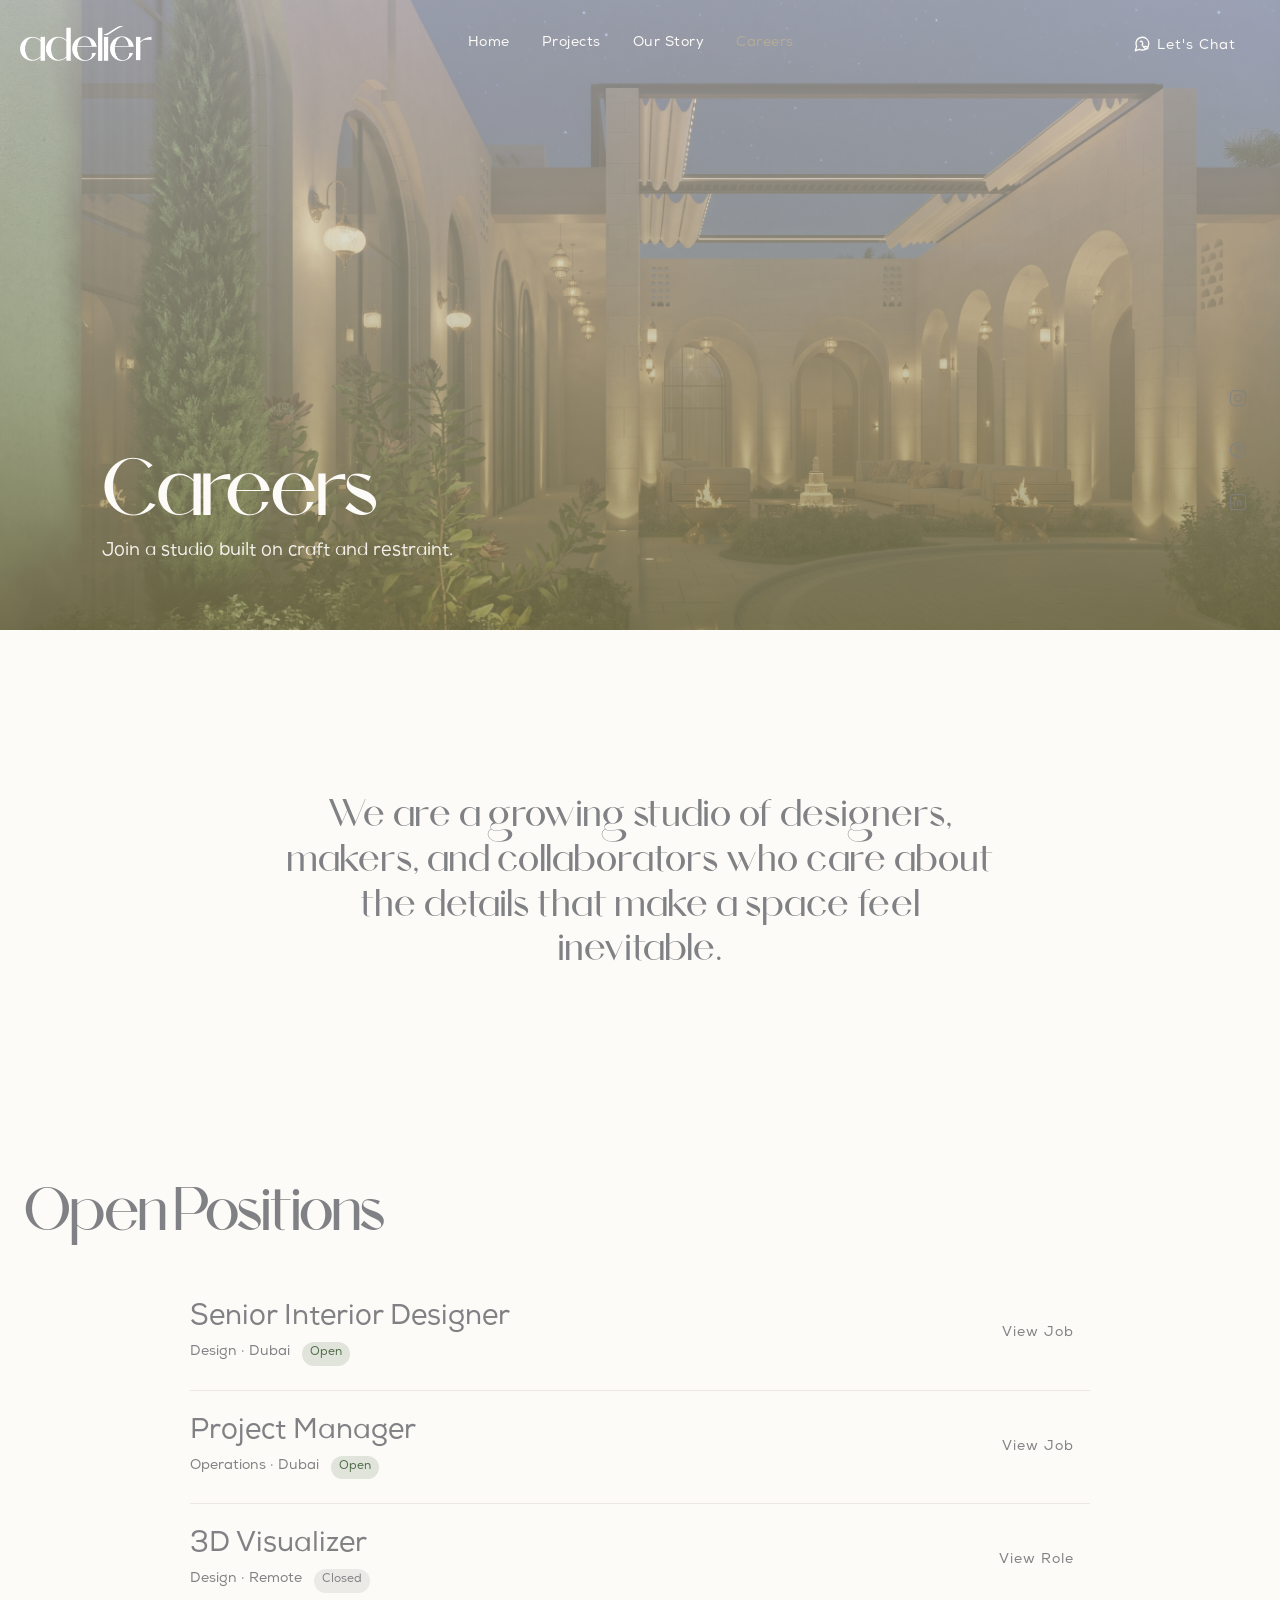
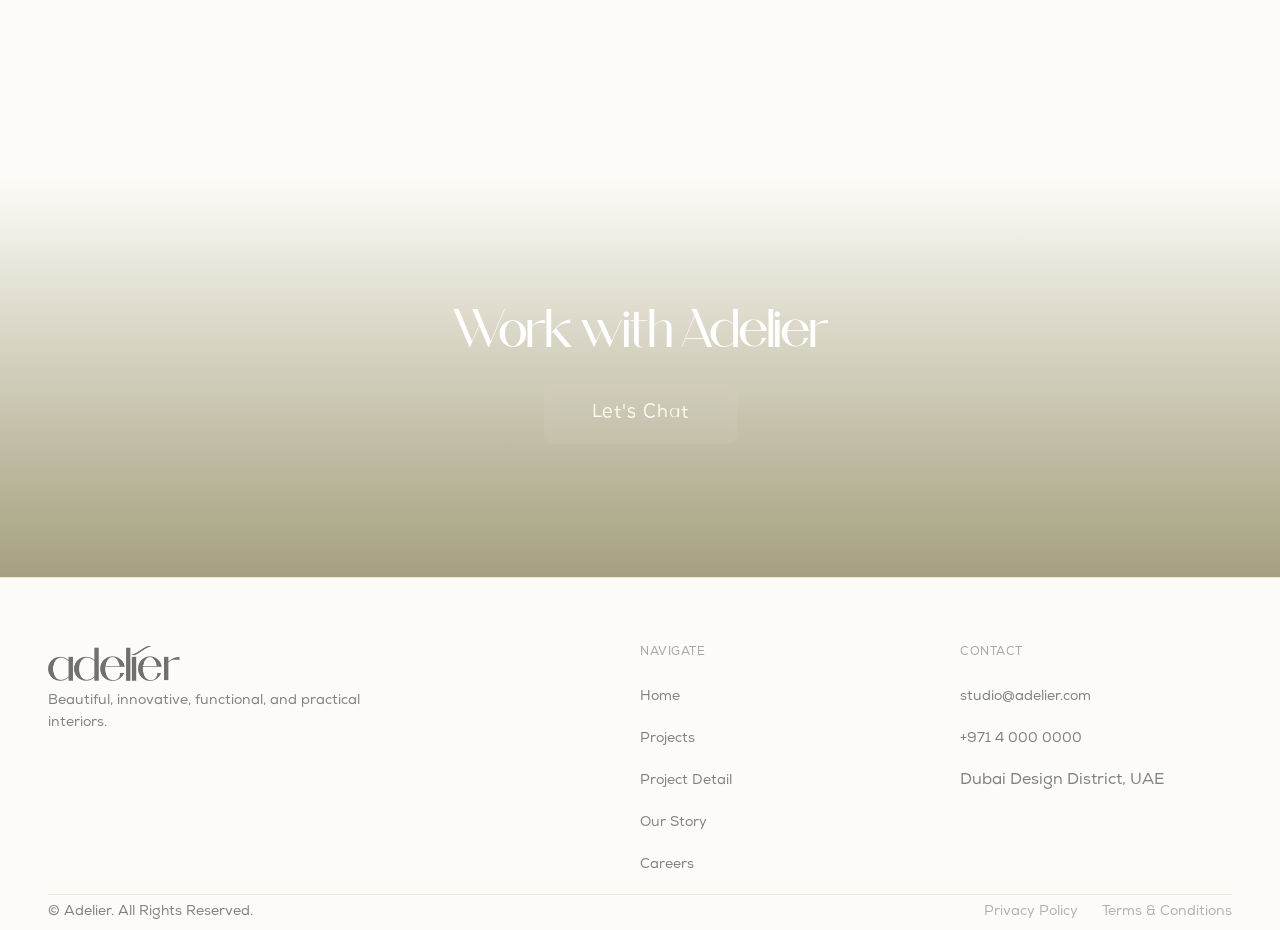
==== commit 2cbcfc24: "Update UI: Add 4th team member, remove button borders, adjust footer styling" ====
--- a/pages/careers.html
+++ b/pages/careers.html
@@ -73,7 +73,7 @@
   </section>
 
   <section class="section reading-width" style="margin-inline: auto; text-align: center;">
-    <p style="font-family: var(--font-page-title); font-size: var(--text-h3-size); line-height: var(--text-h3-lh); color: var(--color-primary-text);">We are a growing studio of designers, makers, and collaborators who care about the details that make a space feel inevitable.</p>
+    <p style="font-family: var(--font-page-title); font-size: calc(var(--text-h3-size) * 0.8); line-height: 2; letter-spacing: 2px; color: var(--color-primary-text);">We are a growing studio of designers, makers, and collaborators who care about the details that make a space feel inevitable.</p>
   </section>
 
   <section class="section" id="open-positions">
@@ -197,14 +197,6 @@
           <li>Dubai Design District, UAE</li>
         </ul>
       </div>
-      <div>
-        <h2>Follow</h2>
-        <ul class="site-footer__social">
-          <li><a href="https://instagram.com" target="_blank" rel="noopener" aria-label="Instagram"><svg viewBox="0 0 24 24" fill="none" stroke="currentColor" stroke-width="1.5" stroke-linecap="round" stroke-linejoin="round"><rect x="3" y="3" width="18" height="18" rx="5"/><circle cx="12" cy="12" r="4"/><circle cx="17.5" cy="6.5" r="0.8" fill="currentColor" stroke="none"/></svg></a></li>
-          <li><a href="https://pinterest.com" target="_blank" rel="noopener" aria-label="Pinterest"><svg viewBox="0 0 24 24" fill="none" stroke="currentColor" stroke-width="1.5" stroke-linecap="round" stroke-linejoin="round"><circle cx="12" cy="12" r="9"/><path d="M9.5 20c.7-2.4 2-7.6 2-7.6M12 12a2.5 2.5 0 1 0 0-5 2.7 2.7 0 0 0-2.7 3.3c.1.5.3.9.3.9"/></svg></a></li>
-          <li><a href="https://linkedin.com" target="_blank" rel="noopener" aria-label="LinkedIn"><svg viewBox="0 0 24 24" fill="none" stroke="currentColor" stroke-width="1.5" stroke-linecap="round" stroke-linejoin="round"><rect x="3" y="3" width="18" height="18" rx="3"/><line x1="7.5" y1="10.5" x2="7.5" y2="16.5"/><circle cx="7.5" cy="7.2" r="0.6" fill="currentColor" stroke="none"/><path d="M11.5 16.5v-3.5a2 2 0 0 1 4 0v3.5"/><line x1="11.5" y1="10.5" x2="11.5" y2="16.5"/></svg></a></li>
-        </ul>
-      </div>
     </div>
     <div class="site-footer__legal">
       <span>© Adelier. All Rights Reserved.</span>
--- a/assets/css/tokens.css
+++ b/assets/css/tokens.css
@@ -35,6 +35,11 @@
   --overlay-hero: rgba(253, 251, 247, 0.24);
   --overlay-modal-backdrop: rgba(0, 0, 0, 0.6);
   --overlay-lightbox: rgba(0, 0, 0, 0.96);
+  --overlay-gradient: linear-gradient(
+    to top, 
+    color-mix(in srgb, var(--color-secondary-brand) 75%, transparent) 0%, 
+    color-mix(in srgb, var(--color-background) 55%, transparent) 100%
+  );
 
   /* Typography — spec §4.3. Real font files loaded in base.css. */
   --font-page-title: "Alokary Personal Use", "Iowan Old Style", "Palatino Linotype", Palatino, Georgia, serif;
--- a/assets/css/layout.css
+++ b/assets/css/layout.css
@@ -125,6 +125,11 @@
     max-width: 100%;
     overflow-x: hidden;
   }
+  h1, h2, h3, h4, h5, h6, p, .intro-copy, .section__heading p {
+    max-width: 100%;
+    word-wrap: break-word;
+    overflow-wrap: break-word;
+  }
   .section--tight { padding-block: var(--space-4xl); }
   .section__heading { display: block; margin-bottom: var(--space-lg); }
   .section__heading .button { margin-top: var(--space-md); }
--- a/assets/css/components.css
+++ b/assets/css/components.css
@@ -240,7 +240,7 @@
 .mobile-nav__close svg { width: 24px; height: 24px; }
 
 .mobile-nav__list { flex: 1; display: flex; flex-direction: column; justify-content: center; gap: var(--space-md); }
-.mobile-nav__link { font-family: var(--font-page-title); font-size: clamp(2rem, 8vw, 3rem); color: var(--color-primary-text); }
+.mobile-nav__link { font-family: var(--font-page-title); font-size: clamp(1.6rem, 6.4vw, 2.4rem); color: var(--color-primary-text); }
 .mobile-nav__link[aria-current="page"] { color: var(--color-primary-brand); }
 
 .mobile-nav__footer { display: flex; flex-direction: column; gap: var(--space-md); padding-top: var(--space-lg); border-top: 1px solid var(--color-border-divider); }
@@ -259,7 +259,7 @@
   gap: var(--space-xs);
   min-height: 48px;
   padding-inline: var(--space-md);
-  border: 1px solid transparent;
+  border: none;
   border-radius: var(--button-radius);
   background: none;
   font-family: var(--font-body);
@@ -280,13 +280,13 @@
 .button--large { min-height: 56px; padding-inline: var(--space-lg); }
 .button--small { min-height: 40px; padding-inline: var(--space-sm); }
 
-.button--primary { background: var(--color-secondary-brand); color: var(--color-background); border-color: var(--color-secondary-brand); }
-.button--primary:hover { background: var(--color-secondary-brand-hover); border-color: var(--color-secondary-brand-hover); }
-
-.button--secondary { background: transparent; color: var(--color-primary-text); border-color: var(--color-border-strong); }
-.button--secondary:hover { border-color: var(--color-primary-text); color: var(--color-primary-text-active); }
-
-.button--on-brand { background: transparent; color: var(--color-background); border-color: var(--color-background); }
+.button--primary { background: var(--color-secondary-brand); color: var(--color-background); }
+.button--primary:hover { background: var(--color-secondary-brand-hover); }
+
+.button--secondary { background: transparent; color: var(--color-primary-text); }
+.button--secondary:hover { color: var(--color-primary-text-active); }
+
+.button--on-brand { background: transparent; color: var(--color-background); }
 .button--on-brand:hover { background: var(--color-background); color: var(--color-secondary-brand); }
 
 .button--text { min-height: auto; padding: 0; border: none; border-radius: 0; color: var(--color-secondary-brand); }
@@ -325,15 +325,14 @@
 
 .hero:not(.hero--home) { align-items: flex-end; }
 
-.hero__image { position: absolute; inset: 0; width: 100%; height: 100%; object-fit: cover; object-position: center; }
-
-/* Overlay — background-token tint + bottom-to-top gradient for text contrast (spec §5 Hero D-024). */
+.hero__image,
+.hero__video { position: absolute; inset: 0; width: 100%; height: 100%; object-fit: cover; object-position: center; pointer-events: none; }
+
+/* Overlay — unified global gradient */
 .hero__overlay {
   position: absolute;
   inset: 0;
-  background:
-    linear-gradient(to top, color-mix(in srgb, var(--color-primary-text) 60%, black) 0%, transparent 60%),
-    color-mix(in srgb, var(--color-background) 24%, transparent);
+  background: var(--overlay-gradient);
 }
 
 .hero__content {
@@ -366,25 +365,6 @@
 
 .hero__actions { display: flex; flex-wrap: wrap; gap: var(--space-sm); margin-top: var(--space-lg); }
 
-.hero__scroll {
-  position: absolute;
-  bottom: var(--space-lg);
-  left: 50%;
-  transform: translateX(-50%);
-  z-index: 1;
-  color: var(--color-background);
-  opacity: 0.85;
-  animation: hero-scroll-bounce 2000ms var(--ease-standard) infinite;
-}
-
-@keyframes hero-scroll-bounce { 0%, 100% { transform: translate(-50%, 0); } 50% { transform: translate(-50%, 6px); } }
-
-@media (prefers-reduced-motion: reduce) {
-  .hero__scroll { animation: none; }
-}
-
-.hero__scroll svg { width: 24px; height: 24px; }
-
 /* ===================== Project card ===================== */
 
 .project-card {
@@ -408,7 +388,15 @@
   content: "";
   position: absolute;
   inset: 0;
-  background: linear-gradient(to top, color-mix(in srgb, var(--color-primary-text) 65%, black) 0%, transparent 55%);
+  z-index: 1;
+  pointer-events: none;
+  background: var(--overlay-gradient);
+  transition: opacity var(--duration-fast) var(--ease-standard);
+}
+
+.project-card:hover::after,
+.project-card:focus-visible::after {
+  opacity: 0.6;
 }
 
 .project-card:hover img,
@@ -416,16 +404,30 @@
   transform: scale(1.03);
 }
 
-/* Homepage thumbnail overlay — applied identically across every thumbnail (spec §4.5). */
-.project-card--overlay::before {
+/* Universal Global Overlays (Gallery, Editorial Slider, Tight Sections) */
+.expanding-gallery__item::after,
+.editorial-slider__slide::after,
+.section--tight [class^="span-"]::after {
   content: "";
   position: absolute;
   inset: 0;
   z-index: 1;
-  background: color-mix(in srgb, var(--color-primary-brand) 28%, transparent);
+  pointer-events: none;
+  background: var(--overlay-gradient);
   transition: opacity var(--duration-fast) var(--ease-standard);
 }
-.project-card--overlay:hover::before { opacity: 0.6; }
+
+.expanding-gallery__item:hover::after,
+.expanding-gallery__item:focus-visible::after {
+  opacity: 0.6;
+}
+
+/* Ensure positioning for overlay parents */
+.expanding-gallery__item,
+.section--tight [class^="span-"] {
+  position: relative;
+  display: block;
+}
 
 .project-card__content {
   position: absolute;
@@ -535,27 +537,26 @@
   .editorial-row .is-offset { margin-top: 24px; }
 }
 
-/* Tight editorial grid for project details gallery (16px gap per user request) */
+/* Tight editorial grid for project details gallery (Masonry Layout with 16px gap) */
 .editorial-grid--tight {
-  display: flex;
-  flex-direction: column;
-  gap: var(--space-md);
-}
-.editorial-grid--tight .editorial-row {
-  gap: var(--space-md);
-}
-.editorial-grid--tight .editorial-row .project-card.is-offset,
-.editorial-grid--tight .editorial-row .is-offset {
-  margin-top: var(--space-2xl);
-}
-@media (max-width: 1279px) {
-  .editorial-grid--tight .editorial-row {
-    gap: var(--space-md);
-  }
-  .editorial-grid--tight .editorial-row .project-card.is-offset,
-  .editorial-grid--tight .editorial-row .is-offset {
-    margin-top: 24px;
-  }
+  display: block;
+  columns: 1;
+  column-gap: 16px;
+}
+@media (min-width: 768px) {
+  .editorial-grid--tight {
+    columns: 2;
+  }
+}
+@media (min-width: 1280px) {
+  .editorial-grid--tight {
+    columns: 3;
+  }
+}
+.editorial-grid--tight .project-card {
+  break-inside: avoid;
+  margin-bottom: 16px;
+  aspect-ratio: auto;
 }
 
 /* ===================== Editorial image gallery ===================== */
@@ -644,55 +645,7 @@
   display: block;
 }
 
-.editorial-slider__caption {
-  max-width: 760px;
-  margin-inline: auto;
-  margin-top: var(--space-md);
-  padding-inline: var(--space-md);
-  transition: opacity var(--duration-fast) var(--ease-standard);
-}
-
-.editorial-slider__title {
-  font-family: var(--font-page-title);
-  font-size: var(--text-h3-size);
-  font-weight: var(--text-h3-weight);
-  color: var(--color-primary-text);
-  line-height: 1.2;
-}
-
-.editorial-slider__desc {
-  font-size: var(--text-body-sm-size);
-  color: var(--color-primary-text);
-  opacity: 0.75;
-  margin-top: 4px;
-}
-
-@media (max-width: 1023px) {
-  .editorial-slider__track {
-    padding-inline: calc(50vw - 280px);
-  }
-  .editorial-slider__slide {
-    flex: 0 0 560px;
-    height: 380px;
-  }
-  .editorial-slider__caption {
-    max-width: 560px;
-  }
-}
-
-@media (max-width: 767px) {
-  .editorial-slider__track {
-    padding-inline: calc(50vw - 42vw);
-    gap: var(--space-md);
-  }
-  .editorial-slider__slide {
-    flex: 0 0 84vw;
-    height: 280px;
-  }
-  .editorial-slider__caption {
-    max-width: 84vw;
-  }
-}
+
 
 /* ===================== Project Information Grid (Half Image / Half Info) ===================== */
 .project-info-grid {
@@ -747,8 +700,9 @@
   grid-area: 1 / 1;
   text-align: center;
   font-family: var(--font-page-title);
-  font-size: clamp(1.5rem, 4vw, 2.5rem);
-  line-height: 1.3;
+  font-size: calc(var(--text-h3-size) * 0.8);
+  line-height: 2;
+  letter-spacing: 2px;
   color: var(--color-primary-text);
   opacity: 0;
   visibility: hidden;
@@ -782,7 +736,18 @@
 .quote-carousel__dot.is-active { background: var(--color-primary-brand); }
 
 @media (max-width: 767px) {
-  .quote-carousel { grid-template-columns: 36px 1fr 36px; gap: var(--space-sm); }
+  .quote-carousel { grid-template-columns: 36px 1fr 36px; gap: var(--space-xs); }
+}
+
+/* ===================== About Adelier Section Heading ===================== */
+.about-heading {
+  font-family: var(--font-page-title);
+  font-size: clamp(2rem, 5vw, 3.8rem);
+  line-height: 1.05;
+  margin: 0;
+  color: var(--color-primary-text);
+  word-wrap: break-word;
+  overflow-wrap: break-word;
 }
 
 /* ===================== Image / text split section ===================== */
@@ -825,14 +790,19 @@
   content: "";
   position: absolute;
   inset: 0;
-  background: color-mix(in srgb, var(--color-primary-brand) 40%, #1a1a1a);
-  opacity: 0.9;
-  z-index: -1;
+  background: var(--overlay-gradient);
+  z-index: 0;
+  pointer-events: none;
+}
+
+.cta > * {
+  position: relative;
+  z-index: 1;
 }
 
 .cta h2 {
   font-family: var(--font-page-title);
-  font-size: clamp(0.95rem, 4vw, 3.8rem);
+  font-size: clamp(0.95rem, 2.4vw, 2.28rem);
   font-weight: var(--font-weight-regular);
   color: #ffffff !important;
   margin-bottom: var(--space-xl);
@@ -852,7 +822,6 @@
   min-height: 60px;
   padding-inline: var(--space-2xl);
   font-size: var(--text-body-lg-size);
-  border-width: 1px;
   letter-spacing: 0.05em;
   background: rgba(255, 255, 255, 0.05);
   backdrop-filter: blur(4px);
@@ -870,18 +839,18 @@
 /* ===================== Footer ===================== */
 
 .site-footer {
-  padding: var(--space-4xl) var(--content-margin) var(--space-2xl);
+  padding: var(--space-3xl) var(--content-margin) 0;
   background: var(--color-background);
   color: var(--color-primary-text);
   border-top: 1px solid var(--color-border-divider);
 }
 
 @media (min-width: 768px) {
-  .site-footer { padding-top: 80px; padding-bottom: 56px; }
+  .site-footer { padding-top: 56px; padding-bottom: 0; }
 }
 
 @media (min-width: 1280px) {
-  .site-footer { padding-top: 96px; padding-bottom: 64px; }
+  .site-footer { padding-top: 68px; padding-bottom: 0; }
 }
 
 .site-footer__grid { display: grid; grid-template-columns: 1fr; gap: var(--space-2xl); text-align: center; }
@@ -891,7 +860,7 @@
 }
 
 @media (min-width: 1280px) {
-  .site-footer__grid { grid-template-columns: 2fr repeat(3, 1fr); }
+  .site-footer__grid { grid-template-columns: 2fr repeat(2, 1fr); }
 }
 
 .site-footer__brand { display: flex; flex-direction: column; align-items: center; gap: var(--space-md); }
@@ -936,9 +905,11 @@
   display: flex;
   flex-direction: column;
   align-items: center;
-  gap: var(--space-md);
-  margin-top: var(--space-4xl);
-  padding-top: var(--space-4xl);
+  justify-content: center;
+  gap: var(--space-xs);
+  margin-top: var(--space-sm);
+  padding: 0;
+  height: 36px;
   border-top: 1px solid var(--color-border-divider);
   font-size: var(--text-body-sm-size);
   text-align: center;
@@ -996,7 +967,7 @@
   max-width: min(calc(100% - 32px), 720px);
   overflow-x: auto;
   -webkit-overflow-scrolling: touch;
-  background: var(--color-primary-text);
+  background: color-mix(in srgb, var(--color-primary-text) 80%, transparent);
   border: 1px solid rgba(255, 255, 255, 0.12);
   border-radius: 999px;
   box-shadow: var(--shadow-high);
@@ -1099,233 +1070,7 @@
   .metadata { grid-template-columns: repeat(2, 1fr); }
 }
 
-/* ===================== Timeline / values / team (Our Story) ===================== */
-
-/* ===================== Timeline (Horizontal Scroll) ===================== */
-.timeline-scroller {
-  height: 250vh;
-  position: relative;
-  overflow-x: clip;
-  max-width: 100%;
-}
-
-.timeline-scroller__sticky {
-  position: sticky;
-  top: calc(50vh - 200px);
-  height: 400px;
-  display: flex;
-  flex-direction: column;
-  justify-content: center;
-  overflow: hidden;
-}
-
-.timeline-scroller__track-container {
-  position: relative;
-  width: 100%;
-  display: flex;
-  align-items: center;
-  flex: 1;
-}
-
-.timeline-scroller__track-container::before {
-  content: "";
-  position: absolute;
-  top: 50%;
-  left: 0;
-  right: 0;
-  height: 1px;
-  background-color: var(--color-border-divider);
-  z-index: 0;
-}
-
-.timeline-scroller__track {
-  display: flex;
-  width: max-content;
-  will-change: transform;
-  padding: 0 calc(50vw - 150px);
-}
-
-.timeline-scroller__item {
-  position: relative;
-  width: 300px;
-  text-align: center;
-  z-index: 1;
-}
-
-.timeline-scroller__item::before {
-  content: "";
-  position: absolute;
-  top: 50%;
-  left: 50%;
-  transform: translate(-50%, -50%);
-  width: 12px;
-  height: 12px;
-  border-radius: 50%;
-  background-color: var(--color-border-divider);
-  transition: background-color var(--duration-base) var(--ease-standard), transform var(--duration-base) var(--ease-standard), box-shadow var(--duration-base) var(--ease-standard);
-  z-index: 1;
-}
-
-.timeline-scroller__item.is-active::before,
-.timeline-scroller__item:hover::before {
-  background-color: var(--color-primary-brand);
-  transform: translate(-50%, -50%) scale(1.5);
-  box-shadow: 0 0 12px var(--color-primary-brand);
-}
-
-.timeline-scroller__item strong {
-  display: block;
-  position: absolute;
-  bottom: 50%;
-  left: 0;
-  right: 0;
-  margin-bottom: var(--space-xl);
-  font-family: var(--font-body);
-  font-weight: var(--font-weight-regular);
-  font-size: var(--text-h3-size);
-  color: var(--color-primary-text);
-  line-height: 1;
-  transition: color var(--duration-base) var(--ease-standard);
-}
-
-.timeline-scroller__item.is-active strong,
-.timeline-scroller__item:hover strong {
-  color: var(--color-primary-brand);
-}
-
-.timeline-scroller__item span {
-  display: block;
-  position: absolute;
-  top: 50%;
-  left: 0;
-  right: 0;
-  margin-top: var(--space-xl);
-  font-size: var(--text-body-lg-size);
-  color: var(--color-primary-text);
-  line-height: var(--text-body-lg-lh);
-  padding: 0 var(--space-md);
-  opacity: 0.6;
-  transition: opacity var(--duration-base) var(--ease-standard), color var(--duration-base) var(--ease-standard);
-}
-
-.timeline-scroller__item.is-active span,
-.timeline-scroller__item:hover span {
-  opacity: 1;
-  color: var(--color-primary-text);
-}
-
-@media (max-width: 767px) {
-  .timeline-scroller__track {
-    padding: 0 calc(50vw - 125px);
-  }
-  .timeline-scroller__item {
-    width: 250px;
-  }
-}
-
-/* ===================== Values Cards ===================== */
-.values-grid {
-  gap: var(--space-sm);
-}
-
-.value-card {
-  position: relative;
-  border-radius: var(--radius-lg);
-  overflow: hidden;
-  min-height: 400px;
-  display: flex;
-  flex-direction: column;
-  transition: transform var(--duration-base) var(--ease-standard), box-shadow var(--duration-base) var(--ease-standard);
-  cursor: default;
-}
-
-.value-card:hover {
-  transform: translateY(-8px);
-  box-shadow: var(--shadow-high);
-}
-
-.value-card__bg {
-  position: absolute;
-  top: 0; 
-  left: 0; 
-  width: 100%; 
-  height: 100%;
-  object-fit: cover;
-  z-index: 0;
-  transition: transform 0.6s var(--ease-standard);
-}
-
-.value-card:hover .value-card__bg {
-  transform: scale(1.05);
-}
-
-.value-card__overlay {
-  position: absolute;
-  top: 0; 
-  left: 0; 
-  width: 100%; 
-  height: 100%;
-  background: linear-gradient(to bottom, rgba(0,0,0,0.1) 0%, rgba(0,0,0,0.7) 100%);
-  z-index: 1;
-  transition: background var(--duration-base) var(--ease-standard);
-}
-
-.value-card:hover .value-card__overlay {
-  background: linear-gradient(to bottom, rgba(0,0,0,0.2) 0%, rgba(0,0,0,0.8) 100%);
-}
-
-.value-card__content {
-  position: relative;
-  z-index: 2;
-  padding: var(--space-2xl) var(--space-lg);
-  display: flex;
-  flex-direction: column;
-  justify-content: space-between;
-  height: 100%;
-  color: #fff;
-}
-
-.value-card__num {
-  font-family: var(--font-body);
-  font-size: var(--text-h4-size);
-  color: rgba(255, 255, 255, 0.7);
-  margin-bottom: auto;
-  transition: color var(--duration-base) var(--ease-standard);
-}
-
-.value-card:hover .value-card__num {
-  color: #fff;
-}
-
-.value-card__title {
-  font-family: var(--font-page-title);
-  font-size: var(--text-h3-size);
-  font-weight: var(--font-weight-regular);
-  color: #fff;
-  margin-bottom: var(--space-xs);
-  transition: transform var(--duration-base) var(--ease-standard), color var(--duration-base) var(--ease-standard);
-  transform: translateY(20px);
-}
-
-.value-card__reveal {
-  font-size: var(--text-body-sm-size);
-  color: rgba(255, 255, 255, 0.9);
-  line-height: 1.6;
-  opacity: 0;
-  max-height: 0;
-  transform: translateY(10px);
-  transition: opacity var(--duration-base) var(--ease-standard), transform var(--duration-base) var(--ease-standard), max-height var(--duration-base) var(--ease-standard);
-}
-
-.value-card:hover .value-card__title {
-  transform: translateY(0);
-}
-
-.value-card:hover .value-card__reveal {
-  opacity: 1;
-  max-height: 100px;
-  transform: translateY(0);
-}
+
 
 /* ===================== Team ===================== */
 .team-member {
@@ -1336,7 +1081,7 @@
 .team-member__image-wrap {
   width: 100%;
   aspect-ratio: 1;
-  border-radius: var(--radius-full);
+  border-radius: var(--radius-none);
   overflow: hidden;
   margin-bottom: var(--space-md);
   position: relative;
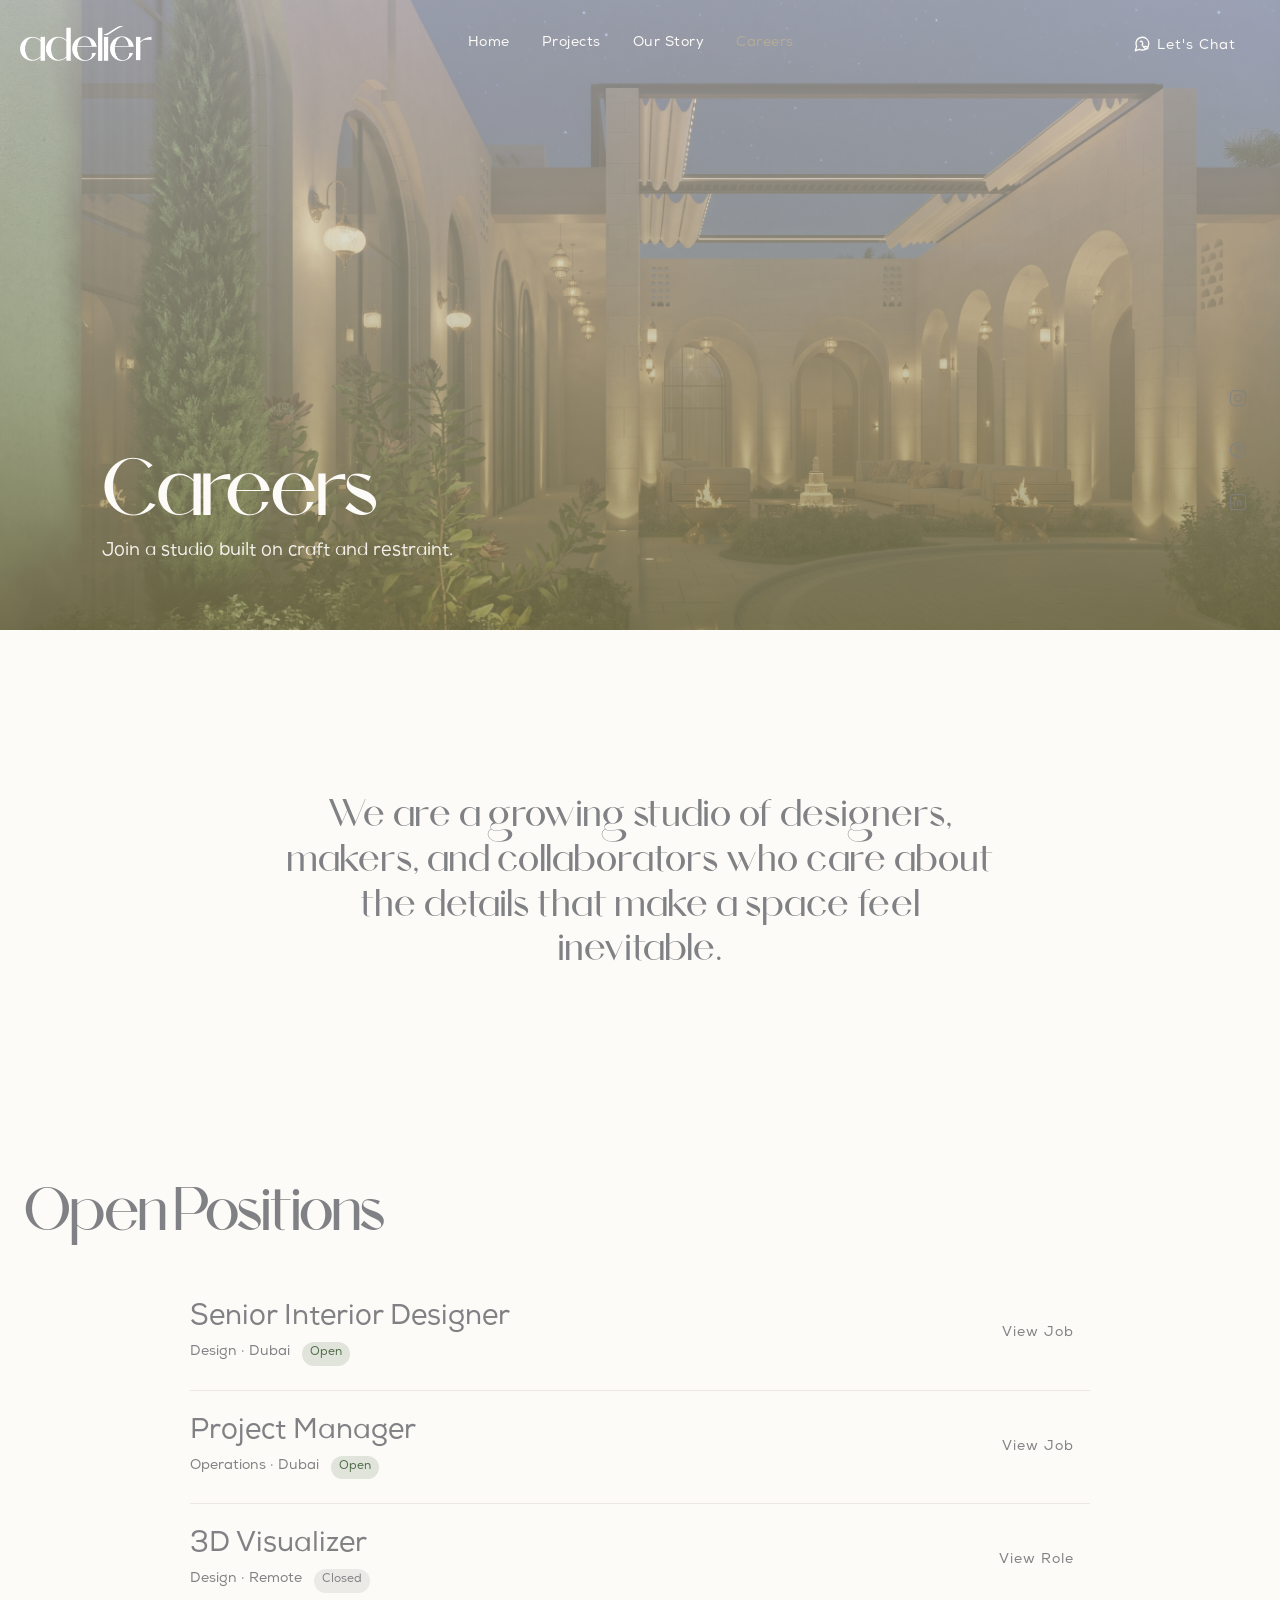
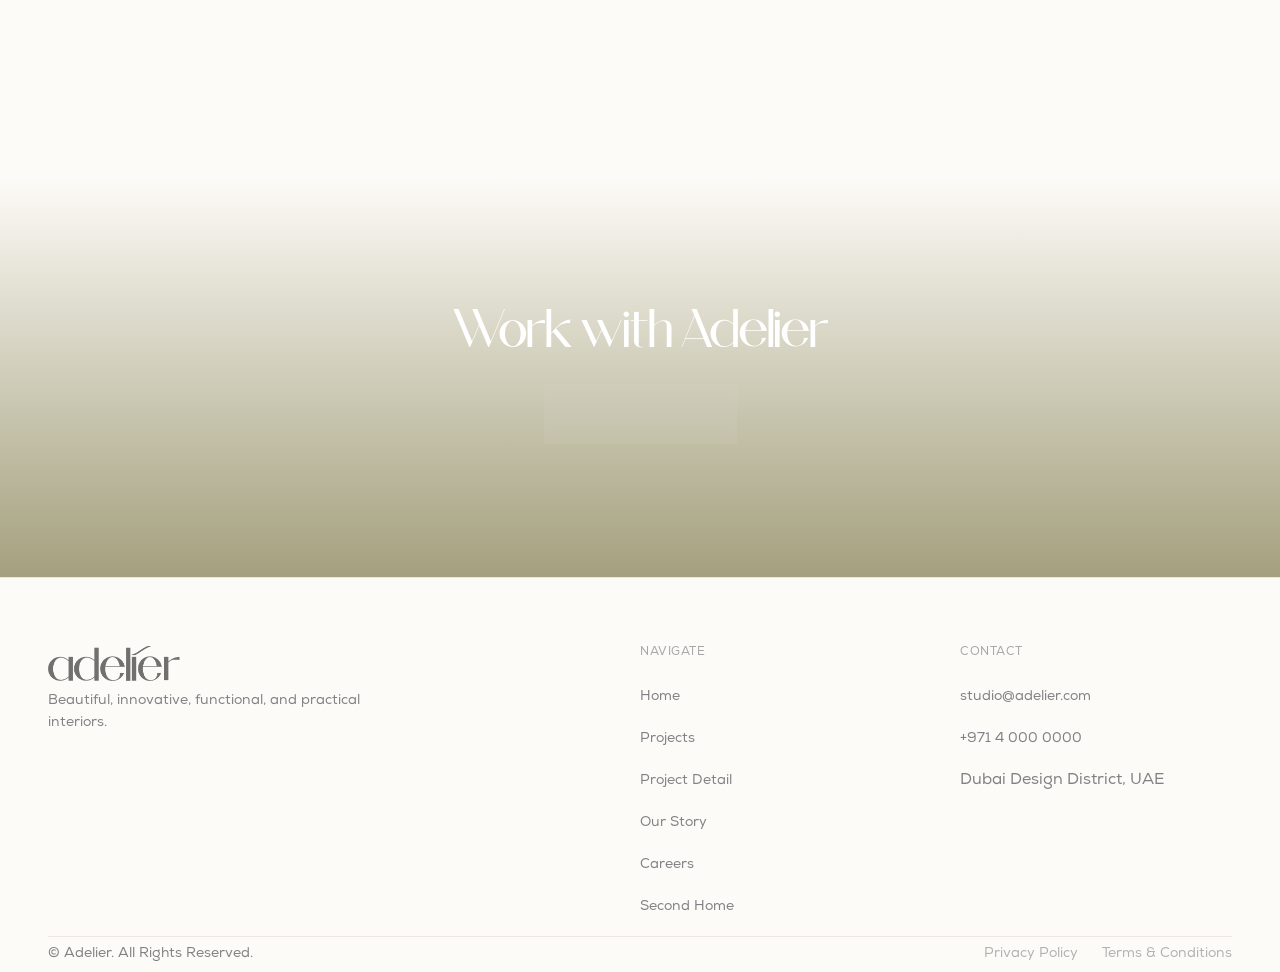
==== commit 543b1262: "Add Second Home dual-slider hero page with shared site header/footer Imports the Adelier Dual Slider" ====
--- a/pages/careers.html
+++ b/pages/careers.html
@@ -187,6 +187,7 @@
           <li><a href="project-detail.html">Project Detail</a></li>
           <li><a href="our-story.html">Our Story</a></li>
           <li><a href="careers.html">Careers</a></li>
+          <li><a href="../design-imports/second-home/index.html">Second Home</a></li>
         </ul>
       </nav>
       <div>
--- a/assets/css/base.css
+++ b/assets/css/base.css
@@ -72,6 +72,7 @@
   line-height: var(--text-body-lh);
   font-weight: var(--font-weight-regular);
   overflow-x: hidden;
+  overflow-x: clip;
   -webkit-font-smoothing: antialiased;
 }
 
@@ -135,19 +136,17 @@
   color: var(--color-background);
 }
 
-/* Styled scrollbar — V1 Decisions §6 "Scrollbar": palette colors, subtle, readable */
-html {
-  scrollbar-width: thin;
-  scrollbar-color: var(--color-primary-brand) var(--color-background);
+/* Hidden scrollbar — scrolling still works, just no visible track/thumb,
+   on desktop and mobile alike. */
+html,
+body {
+  scrollbar-width: none; /* Firefox */
+  -ms-overflow-style: none; /* legacy Edge/IE */
 }
-::-webkit-scrollbar { width: 10px; height: 10px; }
-::-webkit-scrollbar-track { background: var(--color-background); }
-::-webkit-scrollbar-thumb {
-  background: var(--color-primary-brand);
-  border: 3px solid var(--color-background);
-  border-radius: var(--radius-full);
+html::-webkit-scrollbar,
+body::-webkit-scrollbar {
+  display: none; /* Chrome, Safari, Chromium Edge */
 }
-::-webkit-scrollbar-thumb:hover { background: var(--color-primary-brand-hover); }
 
 [hidden] { display: none !important; }
 
--- a/assets/css/layout.css
+++ b/assets/css/layout.css
@@ -4,15 +4,23 @@
   section-gap scale (desktop 160 / tablet 120 / mobile 80).
 */
 
-/* Ensure zero horizontal scroll across all pages */
+/* Ensure zero horizontal scroll across all pages.
+   `main` is deliberately excluded: any non-visible overflow on an ancestor
+   breaks position:sticky for descendants (it becomes the sticky containing
+   block instead of the viewport), which the editorial slider relies on.
+   html/body already clip any horizontal overflow, so this is unaffected.
+   `clip` (not `hidden`) here: `hidden` forces the paired overflow-y to
+   compute as `auto`, which makes html/body a scroll container and breaks
+   position:sticky page-wide. `clip` avoids that axis-coupling. `hidden` is
+   kept first as a fallback for browsers without `clip` support. */
 html,
 body,
-main,
 .section,
 .site-footer,
 .site-header {
   max-width: 100%;
   overflow-x: hidden;
+  overflow-x: clip;
 }
 
 img, picture, video, canvas {
--- a/assets/css/components.css
+++ b/assets/css/components.css
@@ -317,13 +317,7 @@
   .hero { min-height: 70vh; padding-inline: 8vw; }
 }
 
-.hero--home { min-height: 100svh; }
-
-@media (min-width: 768px) {
-  .hero--home { min-height: 100vh; }
-}
-
-.hero:not(.hero--home) { align-items: flex-end; }
+.hero { align-items: flex-end; }
 
 .hero__image,
 .hero__video { position: absolute; inset: 0; width: 100%; height: 100%; object-fit: cover; object-position: center; pointer-events: none; }
@@ -364,6 +358,124 @@
 }
 
 .hero__actions { display: flex; flex-wrap: wrap; gap: var(--space-sm); margin-top: var(--space-lg); }
+
+/* ===================== Hero — Split (Home) ===================== */
+/* Two full-bleed panels showing halves of the same image, each cycling
+   independently through a shared image set (see heroSplit() in site.js). */
+
+.hero-split {
+  position: relative;
+  width: 100vw;
+  height: 100svh;
+  overflow: hidden;
+  display: flex;
+  background: #1a1a18;
+}
+
+@media (min-width: 768px) {
+  .hero-split { height: 100vh; }
+}
+
+.hero-split__panel {
+  position: relative;
+  flex: 1 1 50%;
+  height: 100%;
+  overflow: hidden;
+}
+
+.hero-split__panel-inner {
+  position: absolute;
+  top: 0;
+  left: 0;
+  width: 100vw;
+  height: 100vh;
+}
+
+.hero-split__panel--b .hero-split__panel-inner { transform: translateX(-50vw); }
+
+.hero-split__layer {
+  position: absolute;
+  inset: 0;
+  width: 100%;
+  height: 100%;
+  object-fit: cover;
+  transition: opacity 900ms var(--ease-standard), transform 900ms var(--ease-standard);
+}
+
+.hero-split__seam {
+  position: absolute;
+  top: 0;
+  left: 50%;
+  width: 1px;
+  height: 100%;
+  background: rgba(255, 255, 255, 0.14);
+  z-index: 5;
+  pointer-events: none;
+}
+
+.hero-split__scrim {
+  position: absolute;
+  inset: 0;
+  z-index: 6;
+  pointer-events: none;
+  background:
+    linear-gradient(to top, rgba(15, 14, 11, 0.62) 0%, rgba(15, 14, 11, 0.16) 32%, transparent 55%),
+    linear-gradient(to bottom, rgba(15, 14, 11, 0.32) 0%, transparent 22%);
+}
+
+.hero-split__scroll {
+  position: absolute;
+  bottom: 32px;
+  left: 50%;
+  transform: translateX(-50%);
+  z-index: 10;
+  display: flex;
+  flex-direction: column;
+  align-items: center;
+  gap: 10px;
+}
+
+.hero-split__scroll-line {
+  width: 1px;
+  height: 34px;
+  background: rgba(255, 255, 255, 0.5);
+  overflow: hidden;
+  position: relative;
+}
+
+.hero-split__scroll-line::after {
+  content: "";
+  position: absolute;
+  top: -100%;
+  left: 0;
+  width: 100%;
+  height: 100%;
+  background: #fff;
+  animation: hero-split-scroll-drip 2600ms ease-in-out infinite;
+}
+
+.hero-split__scroll-label {
+  font-family: var(--font-body);
+  font-size: 10px;
+  letter-spacing: 2px;
+  color: #fff;
+  opacity: 0.7;
+  text-transform: uppercase;
+}
+
+@keyframes hero-split-scroll-drip {
+  0% { top: -100%; }
+  50% { top: 0%; }
+  100% { top: 100%; }
+}
+
+@media (max-width: 768px) {
+  .hero-split { flex-direction: column; }
+  .hero-split__panel { flex: 1 1 50%; height: 50%; width: 100vw; }
+  .hero-split__panel-inner { height: 100vh; width: 100vw; }
+  .hero-split__panel--b .hero-split__panel-inner { transform: translateY(-50vh); }
+  .hero-split__seam { top: 50%; left: 0; width: 100%; height: 1px; }
+}
 
 /* ===================== Project card ===================== */
 
@@ -595,46 +707,69 @@
 }
 
 /* ===================== Editorial Panoramic Slider ===================== */
+/* Pinned, scroll-driven horizontal showcase (see editorialSlider() in
+   site.js). The section's own height is set in JS to exactly the pixel
+   distance the track needs to travel — 1:1 with scroll, no dead runway.
+
+   The pin itself is driven by JS toggling position fixed/absolute (not
+   CSS position:sticky): native sticky only releases once the element has
+   fully scrolled through its own box height in normal flow afterwards,
+   which costs a full extra viewport-height of "dead" scroll with nothing
+   new happening. Manually switching to fixed exactly while progress is
+   between 0 and 1, and to absolute (pinned to the section's own top/bottom)
+   outside that range, means the section's height can equal the travel
+   distance exactly with zero release overhead. */
+
 .editorial-slider {
   position: relative;
+}
+
+.editorial-slider__sticky {
+  position: absolute;
+  top: 0;
+  left: 0;
   width: 100%;
+  height: 100svh;
   overflow: hidden;
-  padding-block: var(--space-xl) var(--space-lg);
-}
+  display: flex;
+  flex-direction: column;
+  align-items: center;
+  justify-content: center;
+  gap: var(--space-lg);
+}
+
+@media (min-width: 768px) {
+  .editorial-slider__sticky { height: 100vh; }
+}
+
+/* z-index only while actually pinned (fixed) — it needs to cover page
+   content scrolling behind it then. Outside that, it must stay in normal
+   stacking order or it paints over the next section as it scrolls away
+   (only elevate what's currently taking over the viewport). */
+.editorial-slider__sticky.is-pinned { position: fixed; top: 0; bottom: auto; z-index: 5; }
+.editorial-slider__sticky.is-past { position: absolute; top: auto; bottom: 0; }
 
 .editorial-slider__track {
   display: flex;
   gap: var(--space-md);
-  overflow-x: auto;
-  scroll-snap-type: x mandatory;
-  scroll-behavior: smooth;
-  -webkit-overflow-scrolling: touch;
-  scrollbar-width: none;
-  padding-inline: calc(50vw - 380px);
-}
-.editorial-slider__track::-webkit-scrollbar {
-  display: none;
+  padding-inline: var(--content-margin);
+  will-change: transform;
 }
 
 .editorial-slider__slide {
-  flex: 0 0 760px;
-  height: 500px;
-  scroll-snap-align: center;
+  flex: 0 0 min(760px, 82vw);
+  height: min(520px, 60vh);
   position: relative;
   cursor: pointer;
-  opacity: 0.45;
-  transform: scale(0.95);
-  transition: opacity var(--duration-base) var(--ease-standard), transform var(--duration-base) var(--ease-standard);
-}
-
-.editorial-slider__slide.is-active,
-.editorial-slider__slide:hover {
-  opacity: 1;
-}
-
-.editorial-slider__slide.is-active {
-  transform: scale(1);
-}
+}
+
+.editorial-slider__slide::after { opacity: 1; transition: opacity var(--duration-base) var(--ease-standard); }
+
+@media (hover: hover) and (pointer: fine) {
+  .editorial-slider__slide:hover::after { opacity: 0; }
+}
+
+.editorial-slider__slide.is-revealed::after { opacity: 0; }
 
 .editorial-slider__slide img {
   width: 100%;
@@ -644,6 +779,23 @@
   border-radius: var(--radius-none);
   display: block;
 }
+
+.editorial-slider__dots { display: flex; justify-content: center; gap: var(--space-xs); }
+
+.editorial-slider__dot {
+  --dot-activeness: 0;
+  width: 8px;
+  height: 8px;
+  padding: 0;
+  border: none;
+  border-radius: var(--radius-full);
+  background: var(--color-border-default);
+  cursor: pointer;
+  opacity: calc(0.45 + (0.55 * var(--dot-activeness)));
+  transform: scale(calc(1 + (0.75 * var(--dot-activeness))));
+}
+
+.editorial-slider__dot.is-active { background: var(--color-primary-brand); }
 
 
 
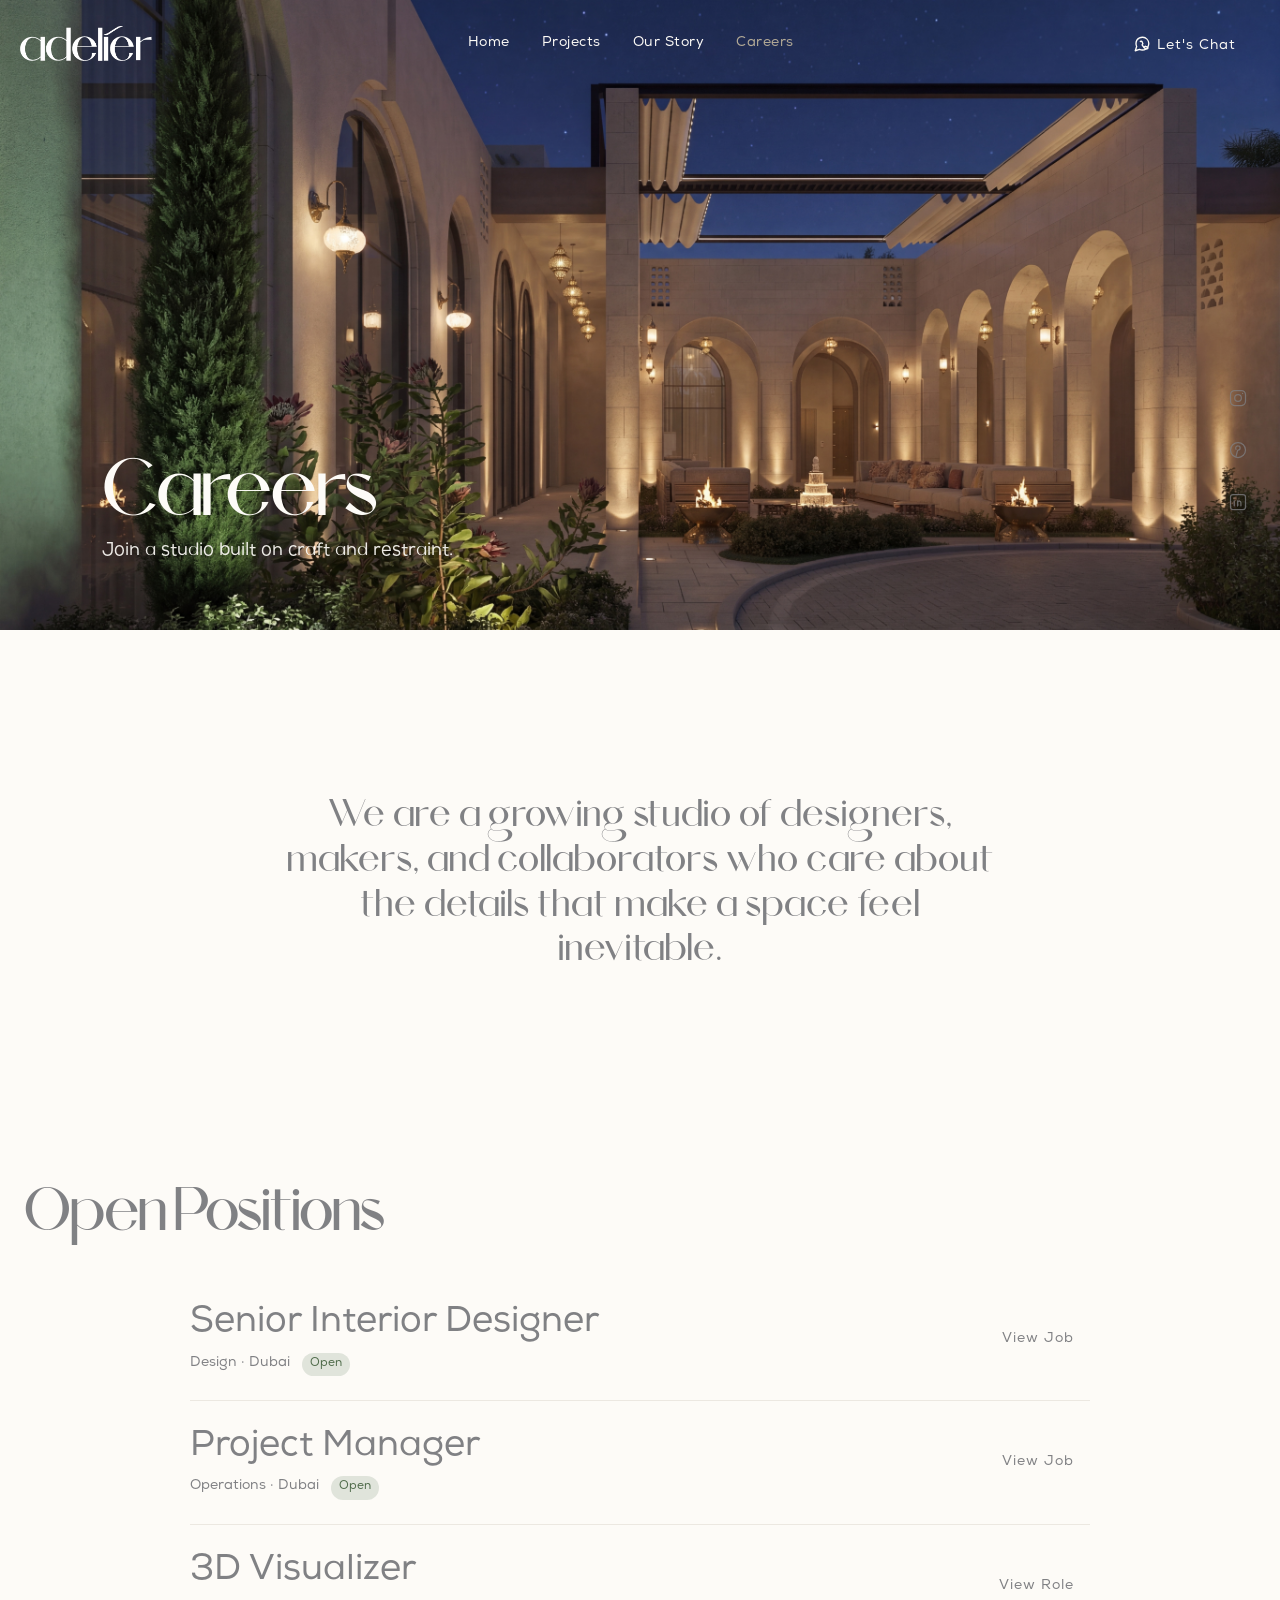
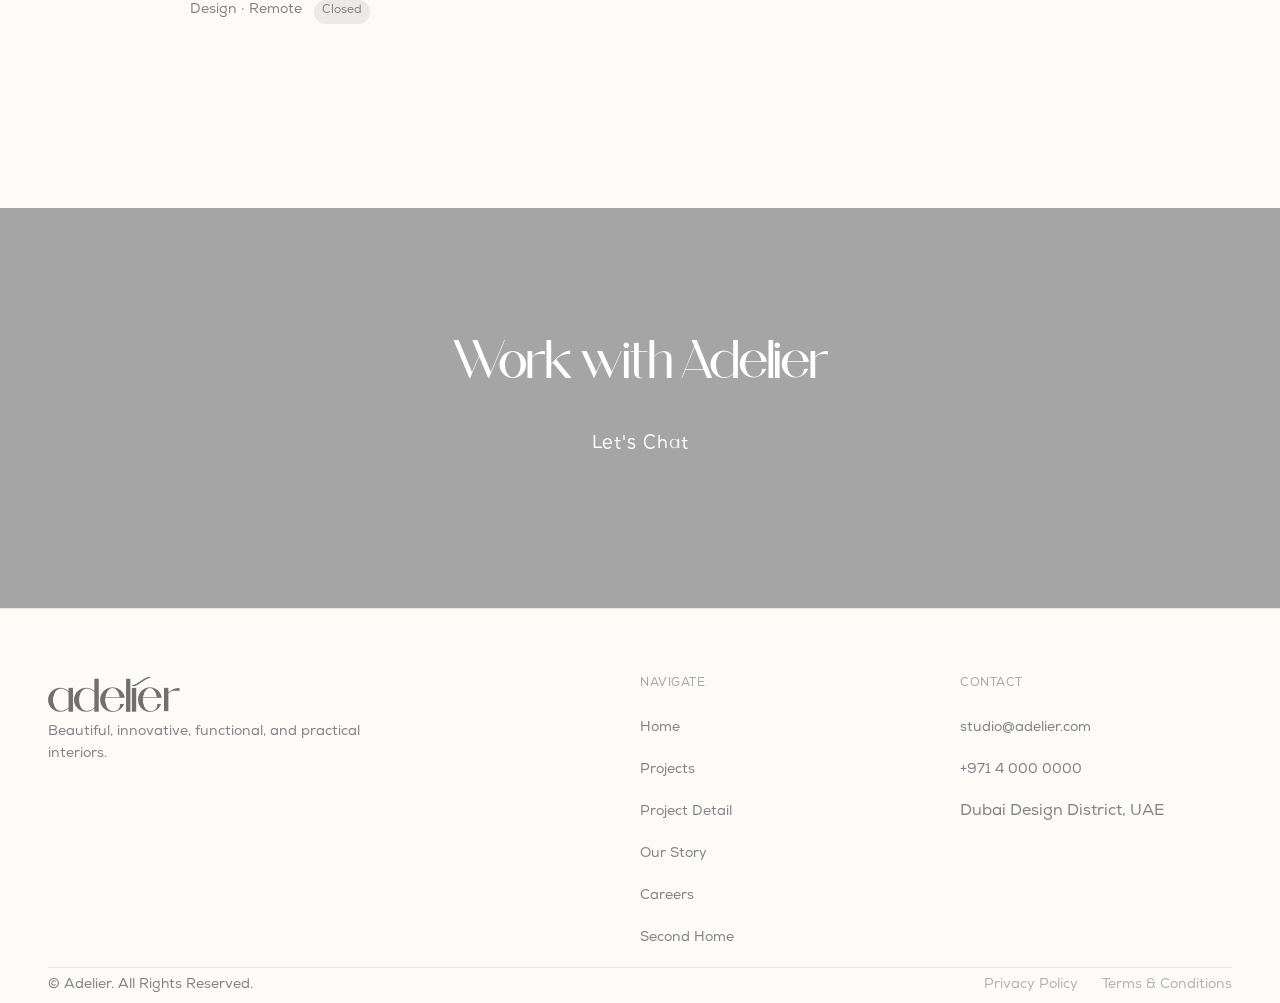
==== commit c28ee509: "Refactor editorial slider, unify border-radius, and update featured projects" ====
--- a/pages/careers.html
+++ b/pages/careers.html
@@ -65,7 +65,7 @@
 
   <section class="hero" id="careers-introduction" aria-label="Introduction">
     <img class="hero__image" src="../assets/images/careers-hero.jpg" alt="Adelier studio interior" width="5460" height="3072">
-    <div class="hero__overlay"></div>
+
     <div class="hero__content">
       <h1>Careers</h1>
       <p class="hero__subtitle">Join a studio built on craft and restraint.</p>
--- a/assets/css/base.css
+++ b/assets/css/base.css
@@ -99,13 +99,13 @@
 h2 { font-size: var(--text-h2-size); line-height: var(--text-h2-lh); letter-spacing: var(--text-h2-ls); }
 h3 {
   font-family: var(--font-body);
-  font-size: var(--text-h3-size);
+  font-size: var(--text-h2-size);
   line-height: var(--text-h3-lh);
   font-weight: var(--text-h3-weight);
 }
 h4 {
   font-family: var(--font-body);
-  font-size: var(--text-h4-size);
+  font-size: var(--text-h2-size);
   line-height: var(--text-h4-lh);
   font-weight: var(--text-h4-weight);
 }
--- a/assets/css/components.css
+++ b/assets/css/components.css
@@ -322,13 +322,6 @@
 .hero__image,
 .hero__video { position: absolute; inset: 0; width: 100%; height: 100%; object-fit: cover; object-position: center; pointer-events: none; }
 
-/* Overlay — unified global gradient */
-.hero__overlay {
-  position: absolute;
-  inset: 0;
-  background: var(--overlay-gradient);
-}
-
 .hero__content {
   position: relative;
   z-index: 1;
@@ -502,13 +495,18 @@
   inset: 0;
   z-index: 1;
   pointer-events: none;
-  background: var(--overlay-gradient);
+  background: var(--color-primary-text);
+  opacity: 0.5;
   transition: opacity var(--duration-fast) var(--ease-standard);
+}
+
+.project-card--no-overlay::after {
+  display: none !important;
 }
 
 .project-card:hover::after,
 .project-card:focus-visible::after {
-  opacity: 0.6;
+  opacity: 0.2;
 }
 
 .project-card:hover img,
@@ -516,23 +514,7 @@
   transform: scale(1.03);
 }
 
-/* Universal Global Overlays (Gallery, Editorial Slider, Tight Sections) */
-.expanding-gallery__item::after,
-.editorial-slider__slide::after,
-.section--tight [class^="span-"]::after {
-  content: "";
-  position: absolute;
-  inset: 0;
-  z-index: 1;
-  pointer-events: none;
-  background: var(--overlay-gradient);
-  transition: opacity var(--duration-fast) var(--ease-standard);
-}
-
-.expanding-gallery__item:hover::after,
-.expanding-gallery__item:focus-visible::after {
-  opacity: 0.6;
-}
+
 
 /* Ensure positioning for overlay parents */
 .expanding-gallery__item,
@@ -687,7 +669,7 @@
   width: 100%;
   margin-bottom: 12px;
   break-inside: avoid;
-  border-radius: var(--radius-none);
+  border-radius: var(--radius-md);
 }
 
 @media (min-width: 768px) {
@@ -700,7 +682,7 @@
 
 /* Simple two-up gallery (Project Details, Our Story) */
 .gallery { display: grid; grid-template-columns: repeat(2, minmax(0, 1fr)); gap: var(--space-md); }
-.gallery img { width: 100%; aspect-ratio: 16 / 10; object-fit: cover; border-radius: var(--radius-none); }
+.gallery img { width: 100%; aspect-ratio: 16 / 10; object-fit: cover; border-radius: var(--radius-md); }
 
 @media (max-width: 767px) {
   .gallery { grid-template-columns: 1fr; }
@@ -722,38 +704,32 @@
 
 .editorial-slider {
   position: relative;
+  overflow: hidden;
+  padding-block: var(--space-2xl);
 }
 
 .editorial-slider__sticky {
-  position: absolute;
-  top: 0;
-  left: 0;
   width: 100%;
-  height: 100svh;
   overflow: hidden;
   display: flex;
   flex-direction: column;
-  align-items: center;
-  justify-content: center;
-  gap: var(--space-lg);
-}
-
-@media (min-width: 768px) {
-  .editorial-slider__sticky { height: 100vh; }
-}
-
-/* z-index only while actually pinned (fixed) — it needs to cover page
-   content scrolling behind it then. Outside that, it must stay in normal
-   stacking order or it paints over the next section as it scrolls away
-   (only elevate what's currently taking over the viewport). */
-.editorial-slider__sticky.is-pinned { position: fixed; top: 0; bottom: auto; z-index: 5; }
-.editorial-slider__sticky.is-past { position: absolute; top: auto; bottom: 0; }
+}
+
+@keyframes marquee {
+  0% { transform: translateX(0); }
+  100% { transform: translateX(calc(-50% - var(--space-md) / 2)); }
+}
 
 .editorial-slider__track {
   display: flex;
   gap: var(--space-md);
-  padding-inline: var(--content-margin);
+  width: max-content;
   will-change: transform;
+  animation: marquee 30s linear infinite;
+}
+
+.editorial-slider__track:hover {
+  animation-play-state: paused;
 }
 
 .editorial-slider__slide {
@@ -761,41 +737,22 @@
   height: min(520px, 60vh);
   position: relative;
   cursor: pointer;
-}
-
-.editorial-slider__slide::after { opacity: 1; transition: opacity var(--duration-base) var(--ease-standard); }
-
-@media (hover: hover) and (pointer: fine) {
-  .editorial-slider__slide:hover::after { opacity: 0; }
-}
-
-.editorial-slider__slide.is-revealed::after { opacity: 0; }
+  overflow: hidden;
+}
 
 .editorial-slider__slide img {
   width: 100%;
   height: 100%;
   object-fit: cover;
   object-position: center;
-  border-radius: var(--radius-none);
+  border-radius: var(--radius-md);
   display: block;
-}
-
-.editorial-slider__dots { display: flex; justify-content: center; gap: var(--space-xs); }
-
-.editorial-slider__dot {
-  --dot-activeness: 0;
-  width: 8px;
-  height: 8px;
-  padding: 0;
-  border: none;
-  border-radius: var(--radius-full);
-  background: var(--color-border-default);
-  cursor: pointer;
-  opacity: calc(0.45 + (0.55 * var(--dot-activeness)));
-  transform: scale(calc(1 + (0.75 * var(--dot-activeness))));
-}
-
-.editorial-slider__dot.is-active { background: var(--color-primary-brand); }
+  transition: transform 0.5s ease;
+}
+
+.editorial-slider__slide:hover img {
+  transform: scale(1.05);
+}
 
 
 
@@ -824,7 +781,7 @@
   width: 100%;
   aspect-ratio: 16 / 10;
   object-fit: cover;
-  border-radius: var(--radius-none);
+  border-radius: var(--radius-md);
   display: block;
 }
 
@@ -841,8 +798,19 @@
 
 /* ===================== Quote / testimonial carousel ===================== */
 
-.quote-carousel { display: grid; grid-template-columns: auto 1fr auto; align-items: center; gap: var(--space-md); max-width: 900px; margin-inline: auto; }
+.quote-carousel { 
+  display: grid; 
+  grid-template-areas: 
+    "track track track"
+    "prev . next";
+  grid-template-columns: auto 1fr auto; 
+  align-items: center; 
+  gap: var(--space-md); 
+  max-width: 900px; 
+  margin-inline: auto; 
+}
 .quote-carousel__track { 
+  grid-area: track;
   position: relative; 
   display: grid; 
   align-items: center; 
@@ -868,6 +836,8 @@
 }
 .quote-carousel__slide cite { display: block; margin-top: var(--space-md); font-family: var(--font-body); font-style: normal; font-size: var(--text-body-sm-size); color: var(--color-primary-text); opacity: 0.7; }
 
+.quote-carousel__arrow[data-carousel-prev] { grid-area: prev; }
+.quote-carousel__arrow[data-carousel-next] { grid-area: next; }
 .quote-carousel__arrow {
   display: grid;
   place-items: center;
@@ -887,20 +857,14 @@
 .quote-carousel__dot { width: 8px; height: 8px; padding: 0; border: none; border-radius: var(--radius-full); background: var(--color-border-default); cursor: pointer; }
 .quote-carousel__dot.is-active { background: var(--color-primary-brand); }
 
-@media (max-width: 767px) {
-  .quote-carousel { grid-template-columns: 36px 1fr 36px; gap: var(--space-xs); }
-}
-
-/* ===================== About Adelier Section Heading ===================== */
-.about-heading {
-  font-family: var(--font-page-title);
-  font-size: clamp(2rem, 5vw, 3.8rem);
-  line-height: 1.05;
-  margin: 0;
-  color: var(--color-primary-text);
-  word-wrap: break-word;
-  overflow-wrap: break-word;
-}
+@media (min-width: 768px) {
+  .quote-carousel { 
+    grid-template-areas: "prev track next";
+    gap: var(--space-xs); 
+  }
+}
+
+
 
 /* ===================== Image / text split section ===================== */
 
@@ -912,7 +876,7 @@
   .split--reverse > * { direction: ltr; }
 }
 
-.split__media img { width: 100%; aspect-ratio: 4 / 5; object-fit: cover; border-radius: var(--radius-none); }
+.split__media img { width: 100%; aspect-ratio: 4 / 5; object-fit: cover; border-radius: var(--radius-md); }
 .split__content { max-width: 720px; }
 
 /* ===================== CTA section ===================== */
@@ -942,7 +906,8 @@
   content: "";
   position: absolute;
   inset: 0;
-  background: var(--overlay-gradient);
+  background-color: var(--color-primary-text);
+  opacity: 0.7;
   z-index: 0;
   pointer-events: none;
 }
@@ -975,15 +940,16 @@
   padding-inline: var(--space-2xl);
   font-size: var(--text-body-lg-size);
   letter-spacing: 0.05em;
+  background: transparent;
+  color: #ffffff;
+  transition: all var(--duration-base) var(--ease-standard);
+}
+
+.cta .button--on-brand:hover {
   background: rgba(255, 255, 255, 0.05);
   backdrop-filter: blur(4px);
   -webkit-backdrop-filter: blur(4px);
-  transition: all var(--duration-base) var(--ease-standard);
-}
-
-.cta .button--on-brand:hover {
-  background: #ffffff;
-  color: var(--color-primary-text);
+  color: #ffffff;
   transform: translateY(-2px);
   box-shadow: 0 10px 20px rgba(0, 0, 0, 0.1);
 }
@@ -1233,7 +1199,7 @@
 .team-member__image-wrap {
   width: 100%;
   aspect-ratio: 1;
-  border-radius: var(--radius-none);
+  border-radius: var(--radius-md);
   overflow: hidden;
   margin-bottom: var(--space-md);
   position: relative;
@@ -1278,7 +1244,7 @@
 .masonry-item {
   break-inside: avoid;
   margin-bottom: var(--space-md);
-  border-radius: var(--radius-lg);
+  border-radius: var(--radius-md);
   overflow: hidden;
   position: relative;
   cursor: pointer;
@@ -1293,24 +1259,32 @@
 .expanding-gallery {
   display: flex;
   height: 500px;
-  gap: var(--space-md);
-  width: 100%;
+  gap: 0;
+  width: calc(100% + var(--content-margin) * 2);
+  margin-inline: calc(var(--content-margin) * -1);
 }
 
 @media (max-width: 768px) {
   .expanding-gallery {
     height: 400px;
-    gap: var(--space-sm);
+    gap: 0;
   }
 }
 
 .expanding-gallery__item {
   flex: 1;
-  border-radius: var(--radius-lg);
   overflow: hidden;
-  transition: flex 0.7s cubic-bezier(0.25, 1, 0.5, 1);
   position: relative;
-  cursor: pointer;
+}
+
+/* Gradient overlay for text readability */
+.expanding-gallery__item::after {
+  content: "";
+  position: absolute;
+  inset: 0;
+  background: linear-gradient(to top, rgba(0,0,0,0.8) 0%, transparent 40%);
+  pointer-events: none;
+  z-index: 1;
 }
 
 .expanding-gallery__item img {
@@ -1324,18 +1298,21 @@
   transform: scale(1.05);
 }
 
-/* Hover effect */
-.expanding-gallery:hover .expanding-gallery__item {
-  flex: 1;
-}
-
-.expanding-gallery__item:hover {
-  flex: 3 !important;
-}
-
-/* Default expanded state (3rd item) when not hovering the container */
-.expanding-gallery:not(:hover) .expanding-gallery__item:nth-child(3) {
-  flex: 3;
+/* Vertical label for each gallery item */
+.gallery-label {
+  position: absolute;
+  bottom: 40px;
+  left: 40px;
+  transform: rotate(-90deg);
+  transform-origin: bottom left;
+  z-index: 2;
+  color: #ffffff;
+  font-size: 0.85rem;
+  font-weight: 500;
+  letter-spacing: 0.15em;
+  text-transform: uppercase;
+  white-space: nowrap;
+  pointer-events: none;
 }
 
 .masonry-item img {
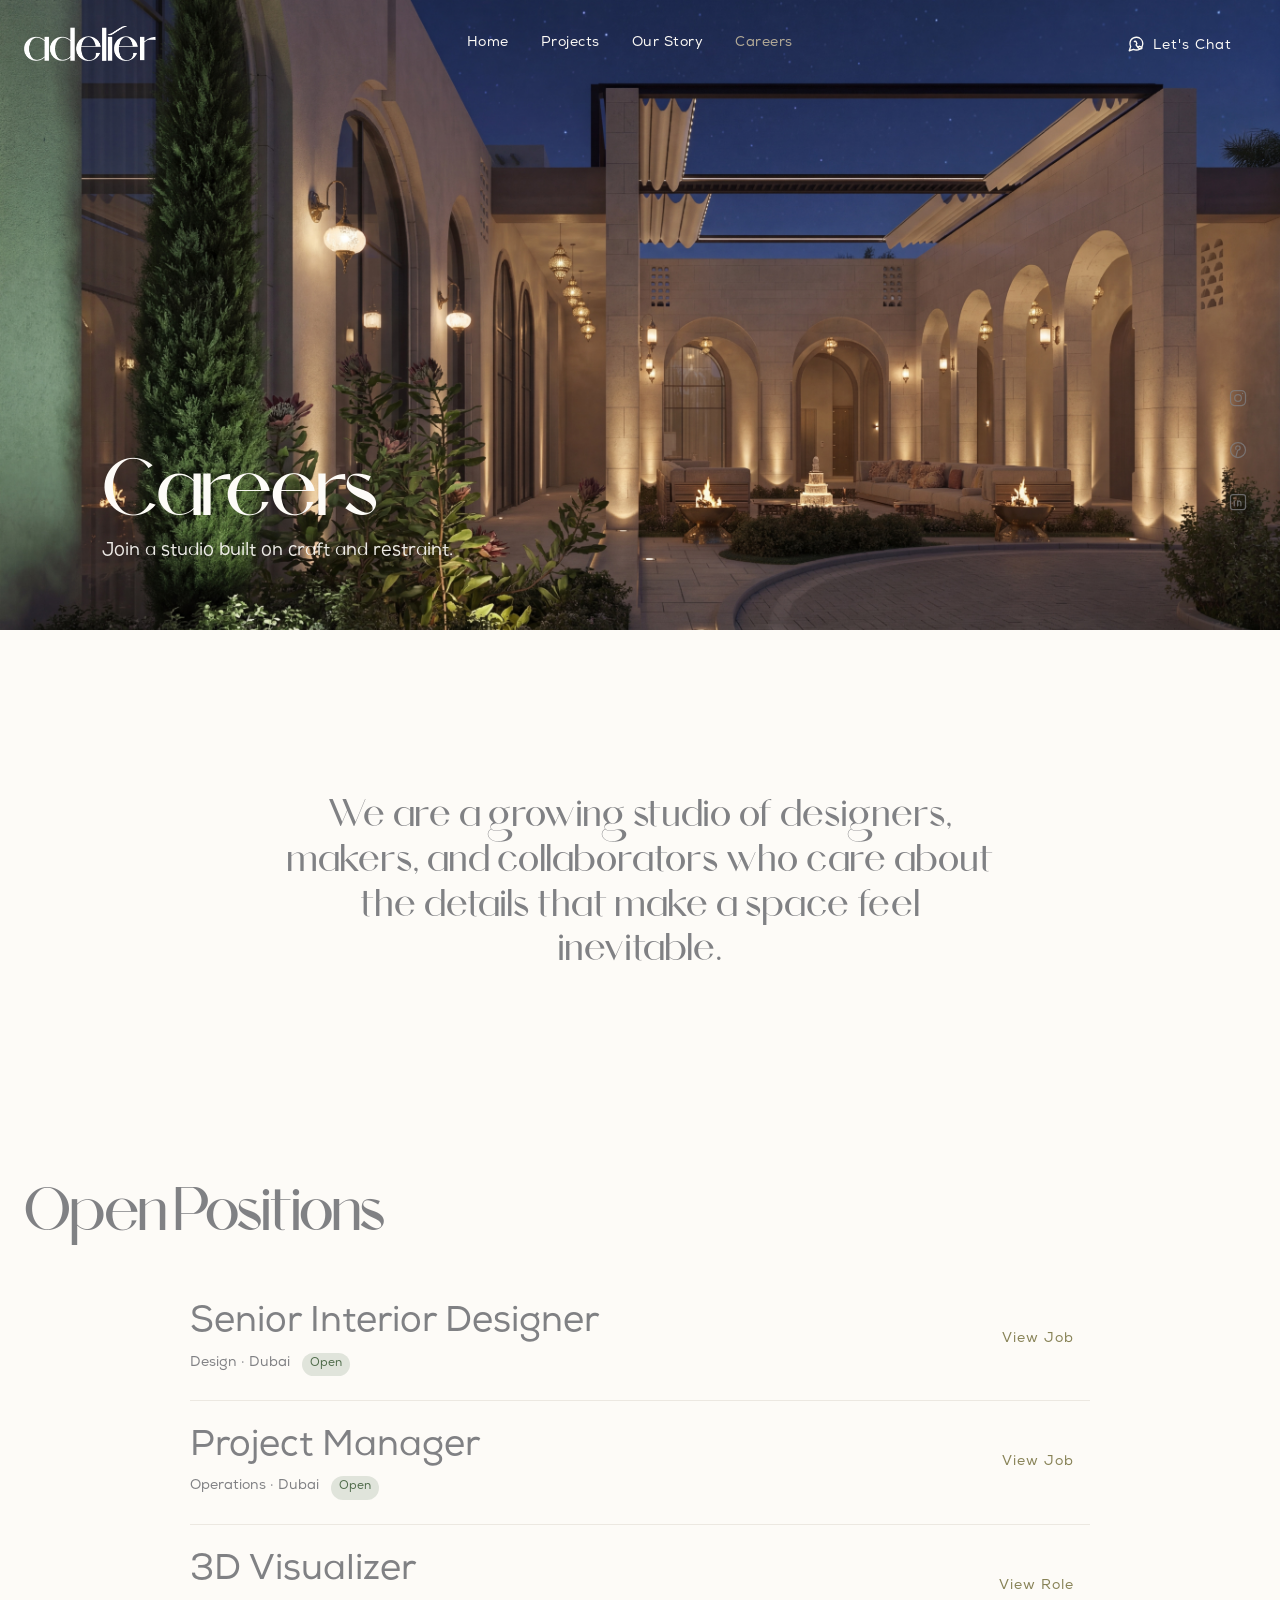
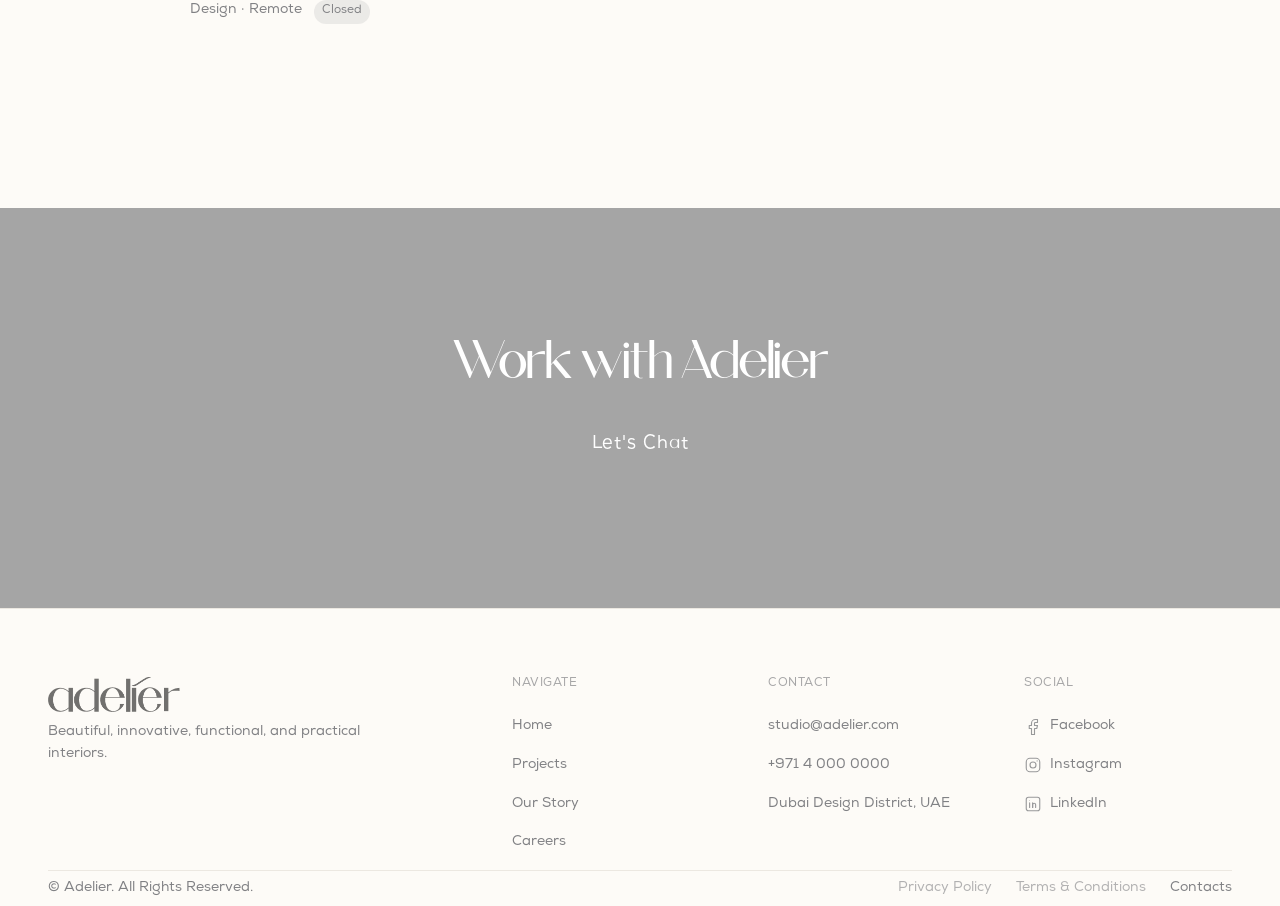
==== commit 185fc037: "UI enhancements and spacing fixes" ====
--- a/pages/careers.html
+++ b/pages/careers.html
@@ -184,10 +184,8 @@
         <ul>
           <li><a href="../index.html">Home</a></li>
           <li><a href="projects.html">Projects</a></li>
-          <li><a href="project-detail.html">Project Detail</a></li>
           <li><a href="our-story.html">Our Story</a></li>
           <li><a href="careers.html">Careers</a></li>
-          <li><a href="../design-imports/second-home/index.html">Second Home</a></li>
         </ul>
       </nav>
       <div>
@@ -198,12 +196,21 @@
           <li>Dubai Design District, UAE</li>
         </ul>
       </div>
+      <div>
+        <h2>Social</h2>
+        <ul class="social-list">
+          <li><a href="https://facebook.com" target="_blank" rel="noopener"><svg viewBox="0 0 24 24" fill="none" stroke="currentColor" stroke-width="1.5" stroke-linecap="round" stroke-linejoin="round" aria-hidden="true"><path d="M18 2h-3a5 5 0 0 0-5 5v3H7v4h3v8h4v-8h3l1-4h-4V7a1 1 0 0 1 1-1h3z"/></svg> Facebook</a></li>
+          <li><a href="https://instagram.com" target="_blank" rel="noopener"><svg viewBox="0 0 24 24" fill="none" stroke="currentColor" stroke-width="1.5" stroke-linecap="round" stroke-linejoin="round" aria-hidden="true"><rect x="3" y="3" width="18" height="18" rx="5"/><circle cx="12" cy="12" r="4"/><circle cx="17.5" cy="6.5" r="0.8" fill="currentColor" stroke="none"/></svg> Instagram</a></li>
+          <li><a href="https://linkedin.com" target="_blank" rel="noopener"><svg viewBox="0 0 24 24" fill="none" stroke="currentColor" stroke-width="1.5" stroke-linecap="round" stroke-linejoin="round" aria-hidden="true"><rect x="3" y="3" width="18" height="18" rx="3"/><line x1="7.5" y1="10.5" x2="7.5" y2="16.5"/><circle cx="7.5" cy="7.2" r="0.6" fill="currentColor" stroke="none"/><path d="M11.5 16.5v-3.5a2 2 0 0 1 4 0v3.5"/><line x1="11.5" y1="10.5" x2="11.5" y2="16.5"/></svg> LinkedIn</a></li>
+        </ul>
+      </div>
     </div>
     <div class="site-footer__legal">
       <span>© Adelier. All Rights Reserved.</span>
       <nav aria-label="Legal">
         <a href="#" aria-disabled="true">Privacy Policy</a>
         <a href="#" aria-disabled="true">Terms &amp; Conditions</a>
+        <a href="contact.html">Contacts</a>
       </nav>
     </div>
   </div>
--- a/assets/css/components.css
+++ b/assets/css/components.css
@@ -42,12 +42,10 @@
 .site-header.is-hidden { transform: translateY(-100%); }
 
 .site-header__inner {
-  width: 100%;
   display: flex;
   align-items: center;
   justify-content: space-between;
   gap: var(--space-md);
-  padding-inline: 20px;
 }
 
 .site-header__logo-link { display: inline-flex; align-items: center; color: inherit; }
@@ -100,35 +98,29 @@
 .site-header__social svg { width: 20px; height: 20px; }
 
 a.button.site-header__cta {
-  display: none;
+  display: inline-flex;
   align-items: center;
-  gap: 6px;
+  justify-content: center;
   background: transparent;
   color: currentColor;
-  border-color: transparent;
-  border-radius: var(--button-radius);
   min-height: 36px;
-  padding: 6px 12px;
-  font-size: 0.8125rem;
-  line-height: 1;
-  transition: all var(--duration-fast) var(--ease-standard);
+  width: 36px;
+  padding: 0;
+  border-radius: 999px;
 }
 
 a.button.site-header__cta span {
-  display: inline-block;
-  line-height: 1;
-  transform: translateY(1.5px);
+  display: none;
 }
 
 a.button.site-header__cta svg {
-  width: 16px;
-  height: 16px;
+  width: 20px;
+  height: 20px;
   flex-shrink: 0;
 }
 
 @media (max-width: 767px) {
   .site-header__inner {
-    padding-inline: 16px;
     gap: 8px;
     align-items: center;
   }
@@ -164,18 +156,20 @@
 
 @media (min-width: 1280px) {
   a.button.site-header__cta {
-    display: inline-flex;
     min-height: 48px;
+    width: auto;
     padding-inline: var(--space-md);
+    gap: var(--space-xs);
     font-size: var(--text-button-size);
-    background: transparent;
+  }
+  a.button.site-header__cta span {
+    display: inline-block;
+    line-height: 1;
+    transform: translateY(1.5px);
+  }
+  a.button.site-header__cta:hover {
+    background: color-mix(in srgb, currentColor 10%, transparent);
     color: currentColor;
-    border-color: transparent;
-  }
-  a.button.site-header__cta:hover {
-    background: transparent;
-    color: var(--color-primary-brand-hover);
-    border-color: transparent;
   }
   a.button.site-header__cta svg {
     width: 18px;
@@ -260,8 +254,8 @@
   min-height: 48px;
   padding-inline: var(--space-md);
   border: none;
-  border-radius: var(--button-radius);
-  background: none;
+  border-radius: 999px;
+  background: transparent;
   font-family: var(--font-body);
   font-size: var(--text-button-size);
   line-height: var(--text-button-lh);
@@ -277,20 +271,20 @@
     filter 120ms var(--ease-standard);
 }
 
+.button:hover {
+  background: color-mix(in srgb, currentColor 10%, transparent);
+}
+
 .button--large { min-height: 56px; padding-inline: var(--space-lg); }
 .button--small { min-height: 40px; padding-inline: var(--space-sm); }
 
-.button--primary { background: var(--color-secondary-brand); color: var(--color-background); }
-.button--primary:hover { background: var(--color-secondary-brand-hover); }
-
-.button--secondary { background: transparent; color: var(--color-primary-text); }
-.button--secondary:hover { color: var(--color-primary-text-active); }
-
-.button--on-brand { background: transparent; color: var(--color-background); }
-.button--on-brand:hover { background: var(--color-background); color: var(--color-secondary-brand); }
-
-.button--text { min-height: auto; padding: 0; border: none; border-radius: 0; color: var(--color-secondary-brand); }
-.button--text:hover { color: var(--color-secondary-brand-hover); }
+.button--primary { color: var(--color-secondary-brand); background: transparent; }
+
+.button--secondary { color: var(--color-secondary-brand); background: transparent; }
+
+.button--on-brand { color: var(--color-background); background: transparent; }
+
+.button--text { color: var(--color-secondary-brand); background: transparent; }
 
 .button:active { transform: scale(0.98); filter: brightness(0.96); }
 .button[disabled] { opacity: 0.4; pointer-events: none; box-shadow: none; }
@@ -352,83 +346,81 @@
 
 .hero__actions { display: flex; flex-wrap: wrap; gap: var(--space-sm); margin-top: var(--space-lg); }
 
-/* ===================== Hero — Split (Home) ===================== */
-/* Two full-bleed panels showing halves of the same image, each cycling
-   independently through a shared image set (see heroSplit() in site.js). */
-
-.hero-split {
+/* ===================== Hero — Dual Slider ===================== */
+/* Two independently-looping wipe sliders, divided by a hairline, wipe left
+   vertically and right horizontally by default. */
+
+.dsh-hero {
   position: relative;
   width: 100vw;
-  height: 100svh;
+  height: 100vh;
   overflow: hidden;
-  display: flex;
-  background: #1a1a18;
-}
-
-@media (min-width: 768px) {
-  .hero-split { height: 100vh; }
-}
-
-.hero-split__panel {
+  background: var(--color-primary-text); /* Grey brand color */
+  display: flex;
+  font-family: 'Cairo', sans-serif;
+}
+
+.dsh-row {
+  display: flex;
+  flex-direction: row;
+  width: 100%;
+  height: 100%;
+}
+
+.dsh-side {
   position: relative;
-  flex: 1 1 50%;
-  height: 100%;
+  flex: 1;
   overflow: hidden;
-}
-
-.hero-split__panel-inner {
-  position: absolute;
-  top: 0;
-  left: 0;
-  width: 100vw;
-  height: 100vh;
-}
-
-.hero-split__panel--b .hero-split__panel-inner { transform: translateX(-50vw); }
-
-.hero-split__layer {
+  background: #0a142f;
+}
+
+.dsh-layer {
   position: absolute;
   inset: 0;
   width: 100%;
   height: 100%;
   object-fit: cover;
-  transition: opacity 900ms var(--ease-standard), transform 900ms var(--ease-standard);
-}
-
-.hero-split__seam {
+  will-change: clip-path, transform, opacity;
+}
+
+.dsh-centerline {
   position: absolute;
   top: 0;
+  bottom: 0;
   left: 50%;
   width: 1px;
-  height: 100%;
-  background: rgba(255, 255, 255, 0.14);
-  z-index: 5;
-  pointer-events: none;
-}
-
-.hero-split__scrim {
-  position: absolute;
-  inset: 0;
-  z-index: 6;
-  pointer-events: none;
-  background:
-    linear-gradient(to top, rgba(15, 14, 11, 0.62) 0%, rgba(15, 14, 11, 0.16) 32%, transparent 55%),
-    linear-gradient(to bottom, rgba(15, 14, 11, 0.32) 0%, transparent 22%);
-}
-
-.hero-split__scroll {
+  background: rgba(255, 255, 255, 0.15);
+  z-index: 15;
+}
+
+@media (max-width: 860px) {
+  .dsh-row { flex-direction: column; }
+  .dsh-centerline {
+    top: 50%;
+    bottom: auto;
+    left: 0;
+    right: 0;
+    width: auto;
+    height: 1px;
+  }
+}
+
+@media (prefers-reduced-motion: reduce) {
+  .dsh-layer { transition: opacity 900ms ease !important; }
+}
+
+.dsh-scroll {
   position: absolute;
   bottom: 32px;
   left: 50%;
   transform: translateX(-50%);
-  z-index: 10;
+  z-index: 20;
   display: flex;
   flex-direction: column;
   align-items: center;
-  gap: 10px;
-}
-
-.hero-split__scroll-line {
+}
+
+.dsh-scroll-line {
   width: 1px;
   height: 34px;
   background: rgba(255, 255, 255, 0.5);
@@ -436,7 +428,7 @@
   position: relative;
 }
 
-.hero-split__scroll-line::after {
+.dsh-scroll-line::after {
   content: "";
   position: absolute;
   top: -100%;
@@ -444,30 +436,13 @@
   width: 100%;
   height: 100%;
   background: #fff;
-  animation: hero-split-scroll-drip 2600ms ease-in-out infinite;
-}
-
-.hero-split__scroll-label {
-  font-family: var(--font-body);
-  font-size: 10px;
-  letter-spacing: 2px;
-  color: #fff;
-  opacity: 0.7;
-  text-transform: uppercase;
-}
-
-@keyframes hero-split-scroll-drip {
+  animation: dsh-scroll-drip 2600ms ease-in-out infinite;
+}
+
+@keyframes dsh-scroll-drip {
   0% { top: -100%; }
   50% { top: 0%; }
   100% { top: 100%; }
-}
-
-@media (max-width: 768px) {
-  .hero-split { flex-direction: column; }
-  .hero-split__panel { flex: 1 1 50%; height: 50%; width: 100vw; }
-  .hero-split__panel-inner { height: 100vh; width: 100vw; }
-  .hero-split__panel--b .hero-split__panel-inner { transform: translateY(-50vh); }
-  .hero-split__seam { top: 50%; left: 0; width: 100%; height: 1px; }
 }
 
 /* ===================== Project card ===================== */
@@ -853,7 +828,7 @@
 .quote-carousel__arrow:hover { border-color: var(--color-primary-text); color: var(--color-primary-text-active); }
 .quote-carousel__arrow svg { width: 18px; height: 18px; }
 
-.quote-carousel__dots { display: flex; justify-content: center; gap: var(--space-xs); margin-top: var(--space-lg); }
+.quote-carousel__dots { display: flex; justify-content: center; gap: var(--space-xs); margin-top: var(--space-lg); margin-bottom: var(--space-4xl); }
 .quote-carousel__dot { width: 8px; height: 8px; padding: 0; border: none; border-radius: var(--radius-full); background: var(--color-border-default); cursor: pointer; }
 .quote-carousel__dot.is-active { background: var(--color-primary-brand); }
 
@@ -978,7 +953,7 @@
 }
 
 @media (min-width: 1280px) {
-  .site-footer__grid { grid-template-columns: 2fr repeat(2, 1fr); }
+  .site-footer__grid { grid-template-columns: 2fr repeat(3, 1fr); }
 }
 
 .site-footer__brand { display: flex; flex-direction: column; align-items: center; gap: var(--space-md); }
@@ -1000,14 +975,37 @@
   opacity: 0.7;
 }
 
-.site-footer ul { display: flex; flex-direction: column; gap: var(--space-sm); align-items: center; }
+.site-footer ul { 
+  display: flex; 
+  flex-direction: column; 
+  gap: var(--space-sm); 
+  align-items: center; 
+  font-size: var(--text-body-sm-size);
+}
 
 @media (min-width: 768px) {
   .site-footer ul { align-items: flex-start; }
 }
 
-.site-footer a { font-size: var(--text-body-sm-size); transition: color var(--duration-fast) var(--ease-standard); }
+.site-footer a { transition: color var(--duration-fast) var(--ease-standard); }
 .site-footer a:hover { color: var(--color-secondary-brand-hover); }
+
+.site-footer .social-list a {
+  display: flex;
+  align-items: center;
+  gap: var(--space-xs);
+  justify-content: center;
+}
+
+.site-footer .social-list svg {
+  width: 18px;
+  height: 18px;
+  opacity: 0.8;
+}
+
+@media (min-width: 768px) {
+  .site-footer .social-list a { justify-content: flex-start; }
+}
 
 .site-footer__social { flex-direction: row; justify-content: center; gap: var(--space-md); }
 
@@ -1108,7 +1106,9 @@
 .section-nav ul { display: flex; min-width: max-content; gap: 2px; padding: 4px; }
 
 .section-nav a {
-  display: block;
+  display: flex;
+  align-items: center;
+  justify-content: center;
   padding: 8px 14px;
   border-radius: 999px;
   font-size: var(--text-body-sm-size);
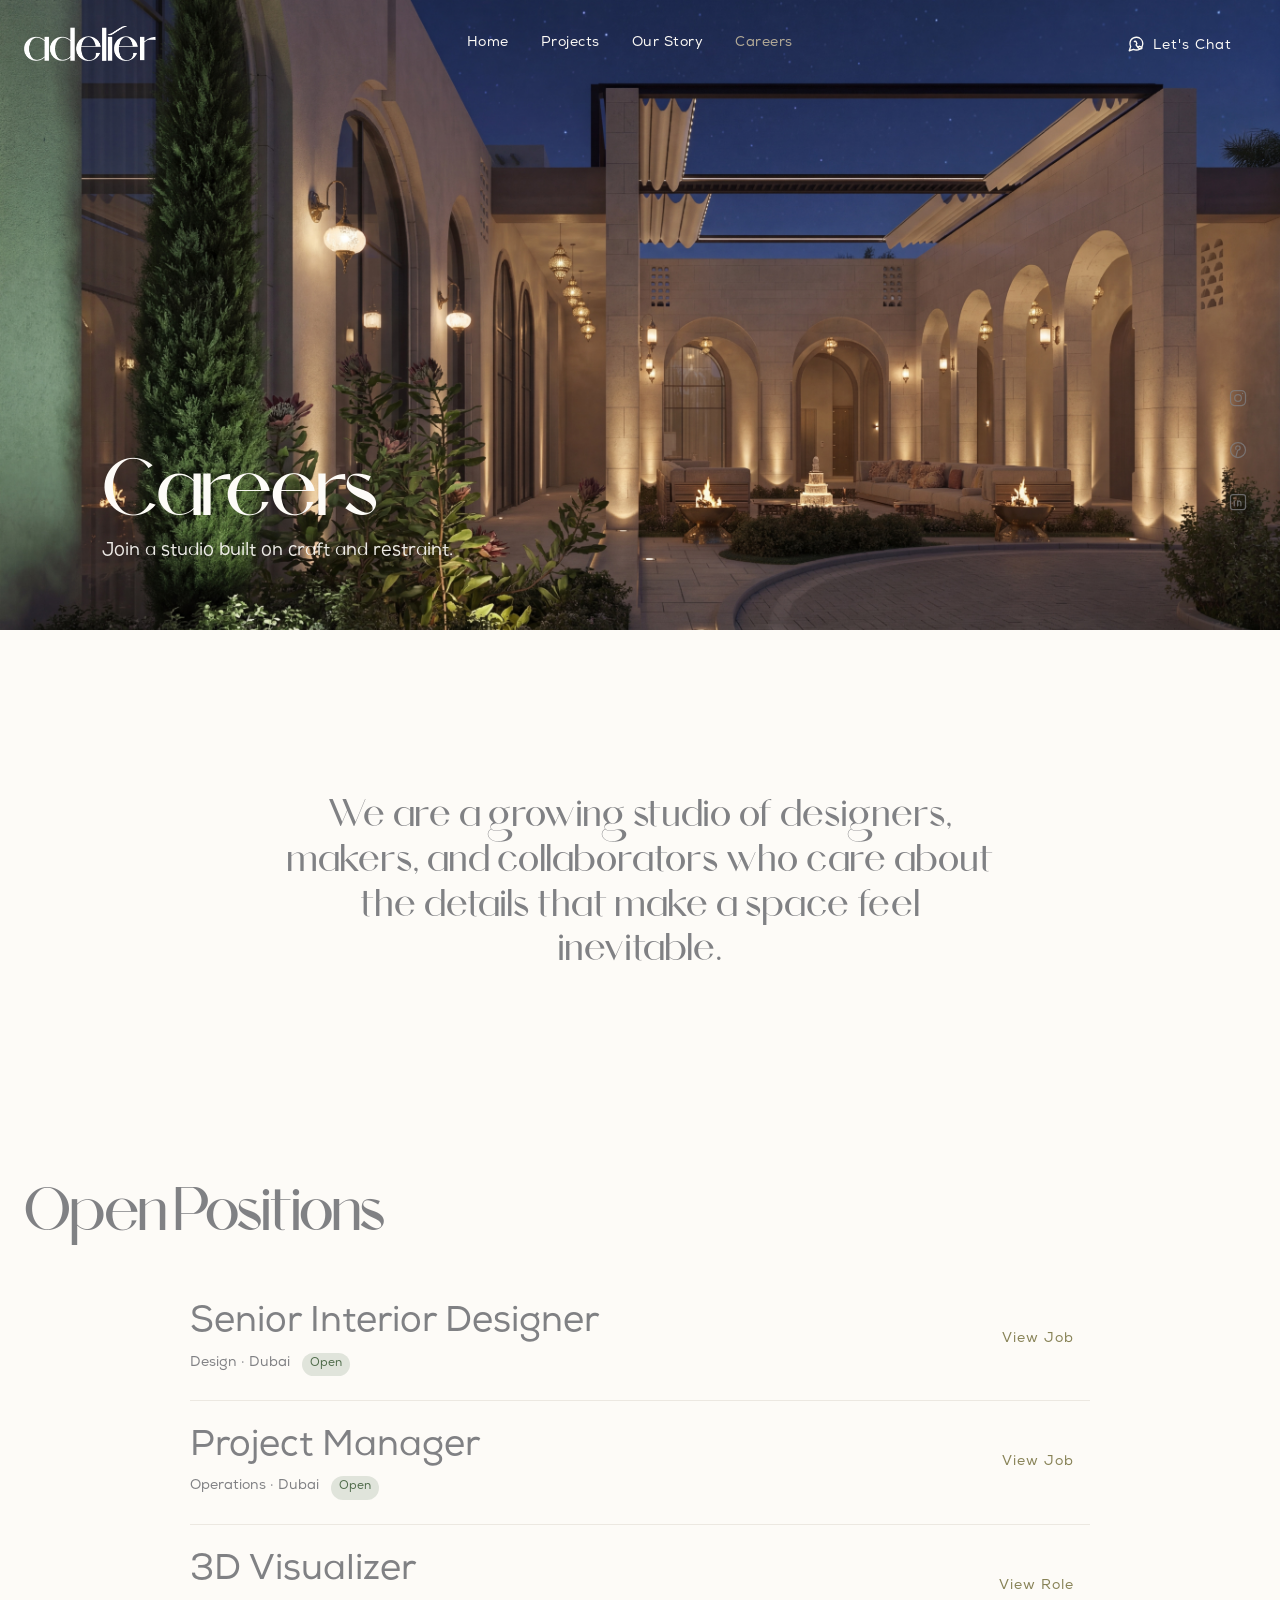
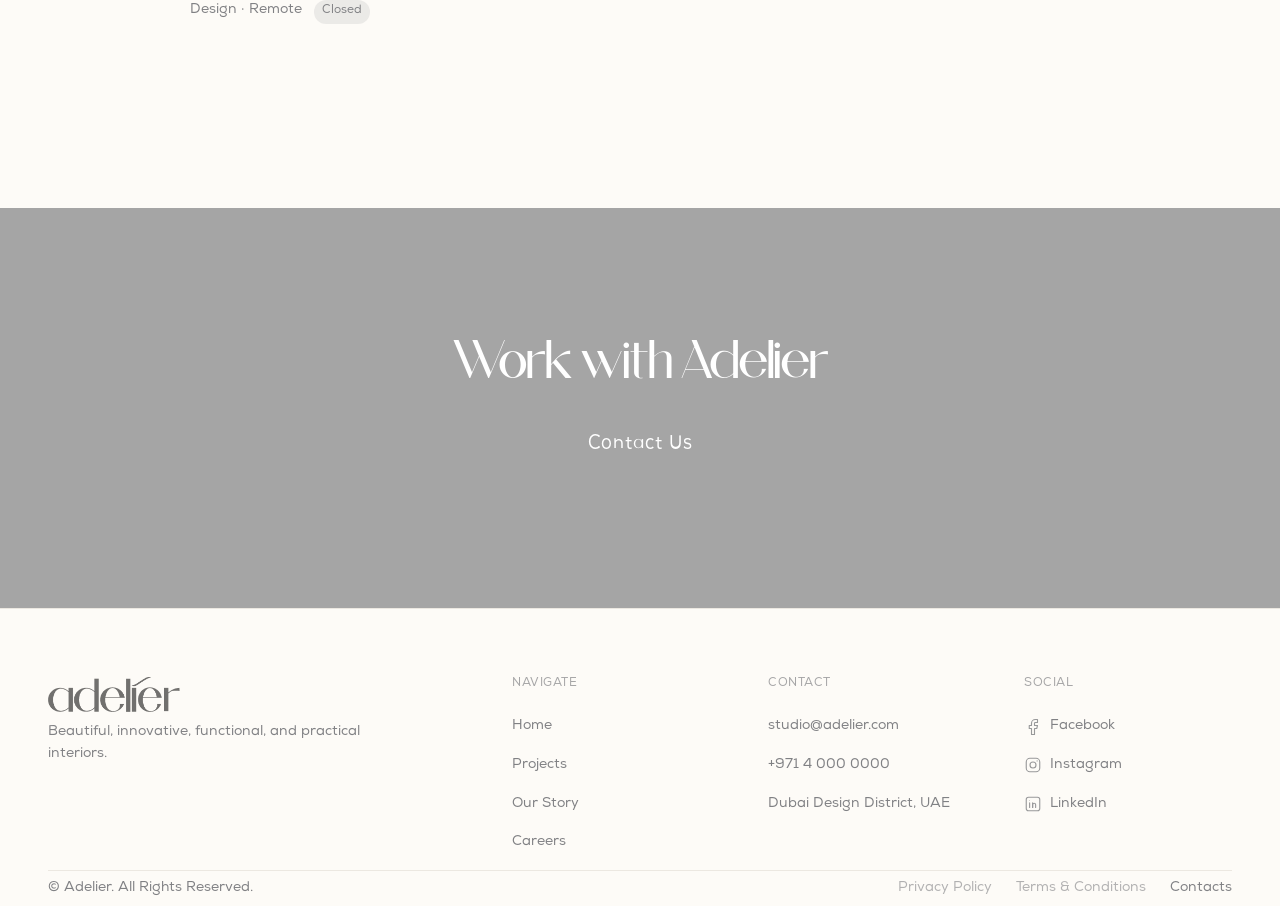
==== commit 8ad44a7e: "UI enhancements for mobile navigation, header padding, footer text alignment, about section, and tes" ====
--- a/pages/careers.html
+++ b/pages/careers.html
@@ -49,7 +49,7 @@
     <a class="mobile-nav__link" href="projects.html">Projects</a>
     <a class="mobile-nav__link" href="our-story.html">Our Story</a>
     <a class="mobile-nav__link" href="careers.html" aria-current="page">Careers</a>
-    <a class="mobile-nav__link" href="contact.html">Let's Chat</a>
+    <a class="mobile-nav__link" href="contact.html">Contact Us</a>
   </nav>
   <div class="mobile-nav__footer container">
     <a class="button button--primary" href="contact.html">Let's Chat</a>
@@ -106,7 +106,7 @@
   <section class="section section--brand cta" id="working-at-adelier">
     <h2>Work with Adelier</h2>
     <div class="cta__actions">
-      <a class="button button--on-brand" href="contact.html">Let's Chat</a>
+      <a class="button button--on-brand" href="contact.html">Contact Us</a>
     </div>
   </section>
 
--- a/assets/css/components.css
+++ b/assets/css/components.css
@@ -140,6 +140,7 @@
     gap: 8px;
     height: 36px;
   }
+
   .site-header__menu-trigger {
     width: 36px;
     height: 36px;
@@ -153,6 +154,16 @@
     height: 22px;
   }
 }
+
+@media (max-width: 767px) {
+  .site-header__inner,
+  .mobile-nav__top,
+  .mobile-nav__list,
+  .mobile-nav__footer {
+    padding-inline: var(--content-margin);
+  }
+}
+
 
 @media (min-width: 1280px) {
   a.button.site-header__cta {
@@ -234,11 +245,11 @@
 .mobile-nav__close svg { width: 24px; height: 24px; }
 
 .mobile-nav__list { flex: 1; display: flex; flex-direction: column; justify-content: center; gap: var(--space-md); }
-.mobile-nav__link { font-family: var(--font-page-title); font-size: clamp(1.6rem, 6.4vw, 2.4rem); color: var(--color-primary-text); }
+.mobile-nav__link { font-family: var(--font-page-title); font-size: clamp(1.4rem, 5vw, 2rem); color: var(--color-primary-text); }
 .mobile-nav__link[aria-current="page"] { color: var(--color-primary-brand); }
 
 .mobile-nav__footer { display: flex; flex-direction: column; gap: var(--space-md); padding-top: var(--space-lg); border-top: 1px solid var(--color-border-divider); }
-.mobile-nav__social { display: flex; gap: var(--space-md); }
+.mobile-nav__social { display: flex; gap: var(--space-md); justify-content: center; }
 .mobile-nav__social a { color: var(--color-primary-text); }
 .mobile-nav__social svg { width: 20px; height: 20px; }
 
@@ -771,6 +782,52 @@
   gap: var(--space-md);
 }
 
+/* ===================== Project Information Vertical ===================== */
+.project-info-vertical { 
+  display: flex; 
+  flex-direction: column; 
+  gap: var(--space-3xl); 
+  align-items: center; 
+}
+.project-info-vertical__header { 
+  text-align: center; 
+  max-width: 800px; 
+}
+.project-info-vertical__header .eyebrow { 
+  margin-bottom: var(--space-md); 
+  display: block; 
+}
+.project-info-vertical__header .intro-copy { 
+  margin-bottom: 0; 
+  max-width: 65ch; 
+  margin-left: auto; 
+  margin-right: auto; 
+}
+.project-info-vertical__media { 
+  width: 100%; 
+}
+@media (min-width: 900px) {
+  .project-info-vertical__media { 
+    width: 60%; 
+  }
+}
+.project-info-vertical__media img { 
+  width: 100%; 
+  height: auto; 
+  max-height: 80vh; 
+  object-fit: cover; 
+  border-radius: var(--radius-lg); 
+}
+.project-info-vertical__footer { 
+  width: 100%; 
+  max-width: 1000px; 
+}
+@media (min-width: 900px) {
+  .project-info-vertical__footer { 
+    width: 60%; 
+  }
+}
+
 /* ===================== Quote / testimonial carousel ===================== */
 
 .quote-carousel { 
@@ -832,6 +889,11 @@
 .quote-carousel__dot { width: 8px; height: 8px; padding: 0; border: none; border-radius: var(--radius-full); background: var(--color-border-default); cursor: pointer; }
 .quote-carousel__dot.is-active { background: var(--color-primary-brand); }
 
+@media (max-width: 767px) {
+  .quote-carousel { display: block; }
+  .quote-carousel__arrow { display: none; }
+  .quote-carousel__dot { width: 12px; height: 12px; }
+}
 @media (min-width: 768px) {
   .quote-carousel { 
     grid-template-areas: "prev track next";
@@ -962,7 +1024,11 @@
   .site-footer__brand { align-items: flex-start; }
 }
 
-.site-footer__statement { max-width: 32ch; font-size: var(--text-body-sm-size); line-height: var(--text-body-sm-lh); }
+.site-footer__statement { max-width: 32ch; font-size: var(--text-body-sm-size); line-height: var(--text-body-sm-lh); margin-inline: auto; }
+
+@media (min-width: 768px) {
+  .site-footer__statement { margin-inline: 0; }
+}
 
 .site-footer h2 {
   font-family: var(--font-body);
@@ -1191,6 +1257,18 @@
 
 
 /* ===================== Team ===================== */
+.team-grid {
+  gap: var(--space-4xl) var(--space-3xl);
+  max-width: 1080px;
+  margin-inline: auto;
+}
+
+@media (min-width: 1024px) {
+  .team-grid {
+    gap: 120px 80px; /* Generous spacing matching the screenshot */
+  }
+}
+
 .team-member {
   text-align: center;
   cursor: pointer;
@@ -1377,6 +1455,8 @@
   max-width: 90vw;
   max-height: 90vh;
   overflow-y: auto;
+  scrollbar-width: none;
+  -ms-overflow-style: none;
   background: var(--color-background);
   border-radius: var(--radius-lg);
   box-shadow: var(--shadow-high);
@@ -1384,15 +1464,18 @@
   opacity: 0;
   transition: transform var(--duration-fast) var(--ease-entrance), opacity var(--duration-fast) var(--ease-entrance);
 }
+.job-modal__panel::-webkit-scrollbar {
+  display: none;
+}
 .job-modal.is-open .job-modal__panel { transform: scale(1); opacity: 1; }
 
 .job-modal__head { position: sticky; top: 0; display: flex; align-items: center; justify-content: space-between; padding: var(--space-md) var(--space-xl); background: var(--color-background); border-bottom: 1px solid var(--color-border-divider); }
-.job-modal__close { width: 32px; height: 32px; display: grid; place-items: center; color: var(--color-primary-text); cursor: pointer; }
+.job-modal__close { width: 32px; height: 32px; display: grid; place-items: center; color: var(--color-primary-text); cursor: pointer; background: transparent; border: none; }
 .job-modal__close svg { width: 20px; height: 20px; }
-.job-modal__body { padding: var(--space-xl); }
-.job-modal__body h4 { margin-top: var(--space-lg); margin-bottom: var(--space-sm); }
-.job-modal__body p { margin-bottom: var(--space-md); }
-.job-modal__body .form { margin-top: var(--space-lg); }
+.job-modal__body { padding: var(--space-lg); }
+.job-modal__body h4 { margin-top: var(--space-md); margin-bottom: var(--space-xs); }
+.job-modal__body p { margin-bottom: var(--space-sm); }
+.job-modal__body .form { margin-top: var(--space-md); }
 
 @media (max-width: 767px) {
   .job-modal { padding: 0; }
@@ -1401,8 +1484,8 @@
 
 /* ===================== Forms ===================== */
 
-.form { display: grid; gap: var(--space-lg); }
-.form__grid { display: grid; grid-template-columns: repeat(2, minmax(0, 1fr)); gap: var(--space-md); }
+.form { display: grid; gap: var(--space-md); }
+.form__grid { display: grid; grid-template-columns: repeat(2, minmax(0, 1fr)); gap: var(--space-sm); }
 .field { display: grid; gap: var(--space-xs); }
 .field label { font-size: var(--text-form-label-size); font-weight: var(--text-form-label-weight); color: var(--color-primary-text); }
 .field .required { color: var(--color-error); margin-left: 2px; }
--- a/assets/css/pages.css
+++ b/assets/css/pages.css
@@ -8,3 +8,22 @@
 
 /* Project Details — metadata block needs extra clearance from the gallery above it. */
 [data-page="project-detail"] .metadata { margin-top: var(--space-2xl); }
+
+/* Home — About section */
+[data-page="home"] #about .about-content {
+  max-width: 60%;
+  margin-inline: auto;
+  text-align: center;
+}
+[data-page="home"] #about .about-content p {
+  font-size: var(--text-body-size);
+  line-height: 1.6;
+  color: var(--color-primary-text);
+  margin-top: var(--space-md);
+}
+
+@media (max-width: 767px) {
+  [data-page="home"] #about .about-content {
+    max-width: 100%;
+  }
+}
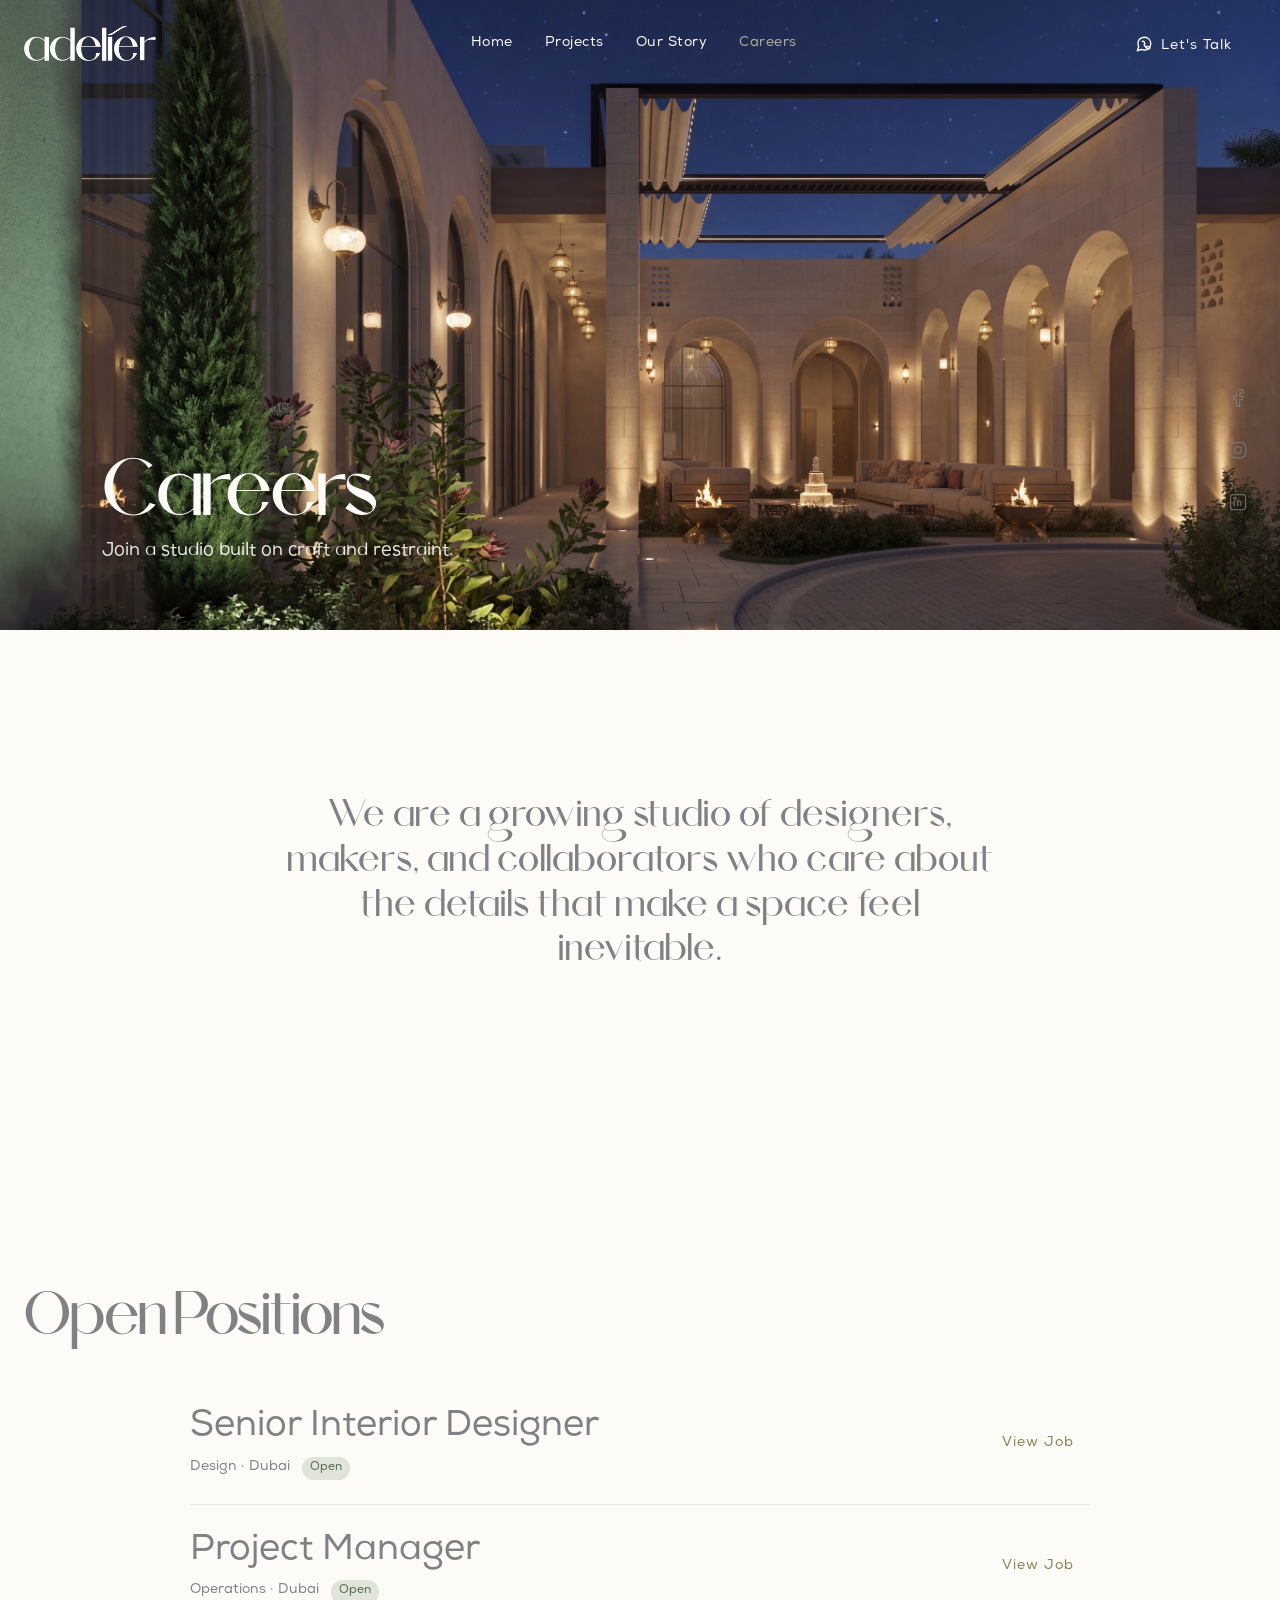
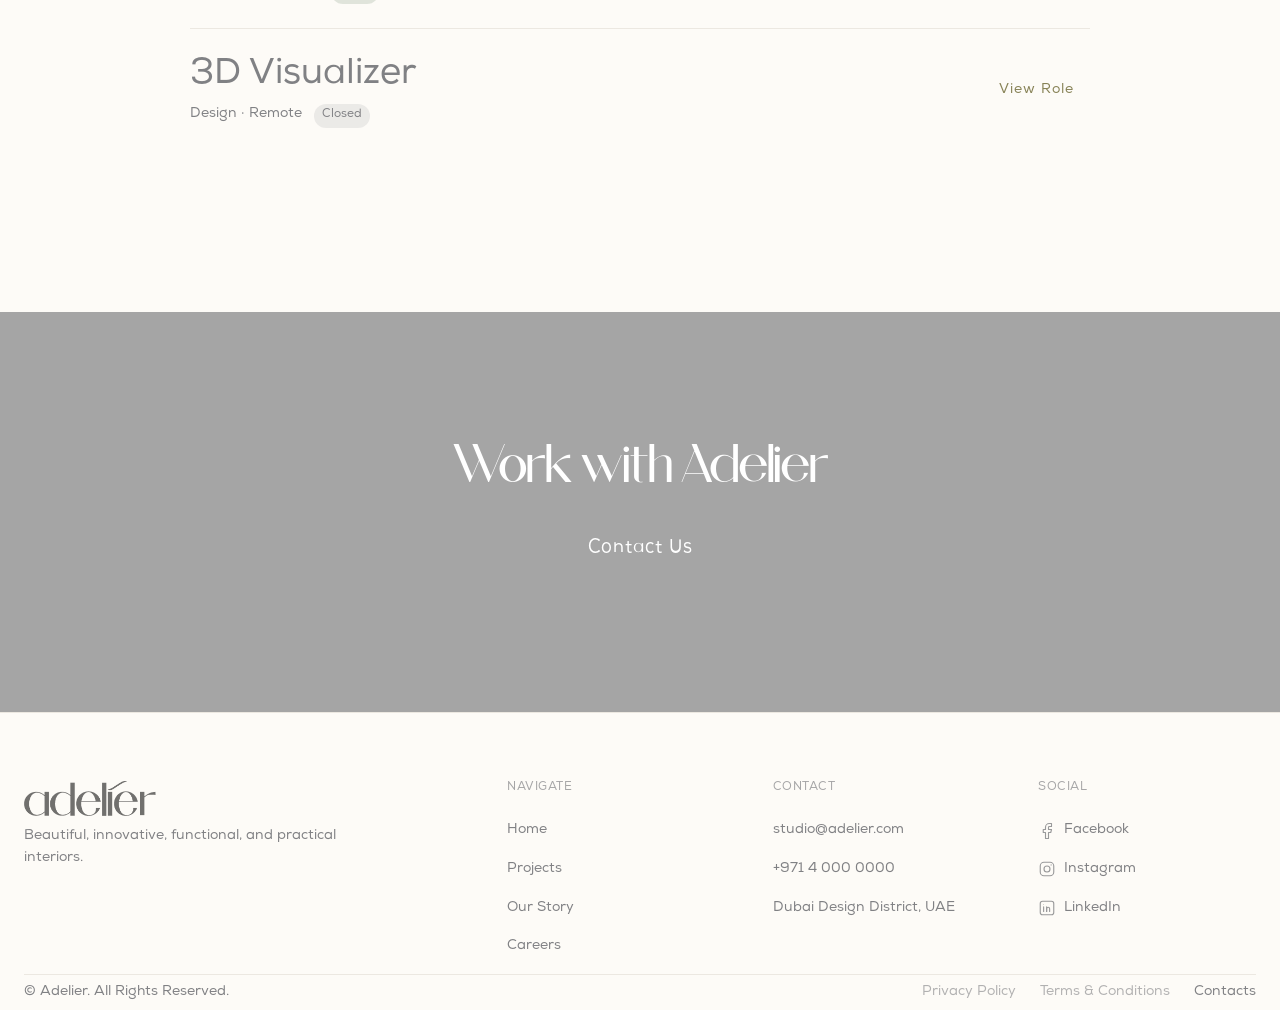
==== commit 81c06499: "Update masonry grid on mobile and align header/footer to full width" ====
--- a/pages/careers.html
+++ b/pages/careers.html
@@ -28,7 +28,7 @@
     <div class="site-header__actions">
       <a class="button site-header__cta" href="https://wa.me/97140000000" target="_blank" rel="noopener" aria-label="Chat on WhatsApp">
         <svg class="btn-icon" viewBox="0 0 24 24" width="16" height="16" fill="none" stroke="currentColor" stroke-width="1.8" stroke-linecap="round" stroke-linejoin="round" aria-hidden="true"><path d="M21 11.5a8.38 8.38 0 0 1-.9 3.8 8.5 8.5 0 0 1-7.6 4.7 8.38 8.38 0 0 1-3.8-.9L3 21l1.9-5.7a8.38 8.38 0 0 1-.9-3.8 8.5 8.5 0 0 1 4.7-7.6 8.38 8.38 0 0 1 3.8-.9h.5a8.48 8.48 0 0 1 8 8v.5z"/><path d="M9.8 8.8c.2-.5.5-.5.8-.5h.7c.2 0 .5.1.7.5l1 2.4c.2.4.1.7-.1.9l-.5.5c-.2.2-.3.5-.1.8.6 1 1.4 1.8 2.4 2.4.3.2.6.1.8-.1l.5-.5c.2-.2.5-.3.9-.1l2.4 1c.4.2.5.5.5.7v.7c0 .3 0 .6-.5.8-.8.4-2.5.6-5.1-2-2.6-2.4-4.3-2-5.1z"/></svg>
-        <span>Let's Chat</span>
+        <span>Let's Talk</span>
       </a>
       <button class="site-header__menu-trigger" type="button" data-menu-trigger aria-label="Open menu" aria-expanded="false" aria-controls="mobile-nav">
         <svg viewBox="0 0 24 24" fill="none" stroke="currentColor" stroke-width="1.5" stroke-linecap="round"><line x1="3" y1="7" x2="21" y2="7"/><line x1="3" y1="12" x2="21" y2="12"/><line x1="3" y1="17" x2="21" y2="17"/></svg>
@@ -52,10 +52,10 @@
     <a class="mobile-nav__link" href="contact.html">Contact Us</a>
   </nav>
   <div class="mobile-nav__footer container">
-    <a class="button button--primary" href="contact.html">Let's Chat</a>
+    <a class="button button--primary" href="contact.html">Let's Talk</a>
     <div class="mobile-nav__social">
+      <a href="https://facebook.com" target="_blank" rel="noopener" aria-label="Facebook"><svg viewBox="0 0 24 24" fill="none" stroke="currentColor" stroke-width="1.5" stroke-linecap="round" stroke-linejoin="round"><path d="M18 2h-3a5 5 0 0 0-5 5v3H7v4h3v8h4v-8h3l1-4h-4V7a1 1 0 0 1 1-1h3z"/></svg></a>
       <a href="https://instagram.com" target="_blank" rel="noopener" aria-label="Instagram"><svg viewBox="0 0 24 24" fill="none" stroke="currentColor" stroke-width="1.5" stroke-linecap="round" stroke-linejoin="round"><rect x="3" y="3" width="18" height="18" rx="5"/><circle cx="12" cy="12" r="4"/><circle cx="17.5" cy="6.5" r="0.8" fill="currentColor" stroke="none"/></svg></a>
-      <a href="https://pinterest.com" target="_blank" rel="noopener" aria-label="Pinterest"><svg viewBox="0 0 24 24" fill="none" stroke="currentColor" stroke-width="1.5" stroke-linecap="round" stroke-linejoin="round"><circle cx="12" cy="12" r="9"/><path d="M9.5 20c.7-2.4 2-7.6 2-7.6M12 12a2.5 2.5 0 1 0 0-5 2.7 2.7 0 0 0-2.7 3.3c.1.5.3.9.3.9"/></svg></a>
       <a href="https://linkedin.com" target="_blank" rel="noopener" aria-label="LinkedIn"><svg viewBox="0 0 24 24" fill="none" stroke="currentColor" stroke-width="1.5" stroke-linecap="round" stroke-linejoin="round"><rect x="3" y="3" width="18" height="18" rx="3"/><line x1="7.5" y1="10.5" x2="7.5" y2="16.5"/><circle cx="7.5" cy="7.2" r="0.6" fill="currentColor" stroke="none"/><path d="M11.5 16.5v-3.5a2 2 0 0 1 4 0v3.5"/><line x1="11.5" y1="10.5" x2="11.5" y2="16.5"/></svg></a>
     </div>
   </div>
@@ -155,8 +155,8 @@
 </div>
 
 <div class="social-rail" aria-label="Social links">
+  <a href="https://facebook.com" target="_blank" rel="noopener" aria-label="Facebook"><svg viewBox="0 0 24 24" fill="none" stroke="currentColor" stroke-width="1.5" stroke-linecap="round" stroke-linejoin="round"><path d="M18 2h-3a5 5 0 0 0-5 5v3H7v4h3v8h4v-8h3l1-4h-4V7a1 1 0 0 1 1-1h3z"/></svg></a>
   <a href="https://instagram.com" target="_blank" rel="noopener" aria-label="Instagram"><svg viewBox="0 0 24 24" fill="none" stroke="currentColor" stroke-width="1.5" stroke-linecap="round" stroke-linejoin="round"><rect x="3" y="3" width="18" height="18" rx="5"/><circle cx="12" cy="12" r="4"/><circle cx="17.5" cy="6.5" r="0.8" fill="currentColor" stroke="none"/></svg></a>
-  <a href="https://pinterest.com" target="_blank" rel="noopener" aria-label="Pinterest"><svg viewBox="0 0 24 24" fill="none" stroke="currentColor" stroke-width="1.5" stroke-linecap="round" stroke-linejoin="round"><circle cx="12" cy="12" r="9"/><path d="M9.5 20c.7-2.4 2-7.6 2-7.6M12 12a2.5 2.5 0 1 0 0-5 2.7 2.7 0 0 0-2.7 3.3c.1.5.3.9.3.9"/></svg></a>
   <a href="https://linkedin.com" target="_blank" rel="noopener" aria-label="LinkedIn"><svg viewBox="0 0 24 24" fill="none" stroke="currentColor" stroke-width="1.5" stroke-linecap="round" stroke-linejoin="round"><rect x="3" y="3" width="18" height="18" rx="3"/><line x1="7.5" y1="10.5" x2="7.5" y2="16.5"/><circle cx="7.5" cy="7.2" r="0.6" fill="currentColor" stroke="none"/><path d="M11.5 16.5v-3.5a2 2 0 0 1 4 0v3.5"/><line x1="11.5" y1="10.5" x2="11.5" y2="16.5"/></svg></a>
 </div>
 
--- a/assets/css/layout.css
+++ b/assets/css/layout.css
@@ -43,9 +43,7 @@
   padding-inline: var(--content-margin);
 }
 
-.section + .section {
-  padding-block-start: var(--space-3xl);
-}
+/* section adjacent spacing removed to allow full gaps */
 
 .section--tight {
   padding-block: 80px;
--- a/assets/css/components.css
+++ b/assets/css/components.css
@@ -46,6 +46,13 @@
   align-items: center;
   justify-content: space-between;
   gap: var(--space-md);
+}
+
+/* Override .container bounds so the header perfectly aligns with full-width sections (like Featured Projects) */
+.site-header__inner.container {
+  max-width: 100%;
+  width: 100%;
+  padding-inline: var(--content-margin);
 }
 
 .site-header__logo-link { display: inline-flex; align-items: center; color: inherit; }
@@ -382,7 +389,7 @@
   position: relative;
   flex: 1;
   overflow: hidden;
-  background: #0a142f;
+  background: var(--color-primary-text);
 }
 
 .dsh-layer {
@@ -503,7 +510,6 @@
 
 
 /* Ensure positioning for overlay parents */
-.expanding-gallery__item,
 .section--tight [class^="span-"] {
   position: relative;
   display: block;
@@ -572,6 +578,19 @@
   .project-grid .project-card {
     margin-bottom: 12px;
   }
+  
+  /* 
+    Calculate aspect ratios for mobile (2 columns) to ensure flush bottoms
+    Col 1 (Items 1, 2, 3): 1.25 + 1.0 + 1.25 = 3.5
+    Col 2 (Items 4, 5, 6): 1.0 + 1.5 + 1.0 = 3.5
+  */
+  .project-grid .project-card:nth-child(1) { aspect-ratio: 4 / 5; }
+  .project-grid .project-card:nth-child(2) { aspect-ratio: 1 / 1; }
+  .project-grid .project-card:nth-child(3) { aspect-ratio: 4 / 5; }
+  .project-grid .project-card:nth-child(4) { aspect-ratio: 1 / 1; }
+  .project-grid .project-card:nth-child(5) { aspect-ratio: 2 / 3; }
+  .project-grid .project-card:nth-child(6) { aspect-ratio: 1 / 1; }
+
   .project-grid .project-card__content {
     inset: auto 10px 10px;
     gap: 4px;
@@ -998,6 +1017,12 @@
   background: var(--color-background);
   color: var(--color-primary-text);
   border-top: 1px solid var(--color-border-divider);
+}
+
+/* Override .container bounds so the footer perfectly aligns with full-width sections */
+.site-footer .container {
+  max-width: 100%;
+  width: 100%;
 }
 
 @media (min-width: 768px) {
@@ -1333,64 +1358,52 @@
 .ar-4-5 { aspect-ratio: 4 / 5 !important; }
 .ar-4-3 { aspect-ratio: 4 / 3 !important; }
 
-/* ===================== Expanding Gallery (Accordion) ===================== */
-.expanding-gallery {
-  display: flex;
-  height: 500px;
-  gap: 0;
-  width: calc(100% + var(--content-margin) * 2);
-  margin-inline: calc(var(--content-margin) * -1);
-}
-
-@media (max-width: 768px) {
-  .expanding-gallery {
-    height: 400px;
-    gap: 0;
-  }
-}
-
-.expanding-gallery__item {
-  flex: 1;
-  overflow: hidden;
-  position: relative;
-}
-
-/* Gradient overlay for text readability */
-.expanding-gallery__item::after {
-  content: "";
-  position: absolute;
-  inset: 0;
-  background: linear-gradient(to top, rgba(0,0,0,0.8) 0%, transparent 40%);
-  pointer-events: none;
-  z-index: 1;
-}
-
-.expanding-gallery__item img {
-  width: 100%;
-  height: 100%;
+/* ===================== Process Card ===================== */
+.process-card {
+  display: flex;
+  align-items: flex-end;
+  gap: var(--space-xs);
+}
+
+.process-card__media {
+  width: 55%;
+  aspect-ratio: 1 / 1.8;
   object-fit: cover;
-  transition: transform 0.7s cubic-bezier(0.25, 1, 0.5, 1);
-}
-
-.expanding-gallery__item:hover img {
-  transform: scale(1.05);
-}
-
-/* Vertical label for each gallery item */
-.gallery-label {
-  position: absolute;
-  bottom: 40px;
-  left: 40px;
-  transform: rotate(-90deg);
-  transform-origin: bottom left;
-  z-index: 2;
-  color: #ffffff;
-  font-size: 0.85rem;
+}
+
+.process-card__content {
+  width: 45%;
+}
+
+.process-card__title {
+  font-family: var(--font-page-title);
+  font-size: 1.25rem;
   font-weight: 500;
-  letter-spacing: 0.15em;
-  text-transform: uppercase;
-  white-space: nowrap;
-  pointer-events: none;
+  margin-bottom: var(--space-md);
+  line-height: 1.35;
+  word-wrap: break-word;
+}
+
+.process-card__desc {
+  font-size: var(--text-caption-size);
+  line-height: 1.5;
+  color: var(--color-primary-text);
+  opacity: 0.7;
+}
+
+@media (max-width: 767px) {
+  .process-card {
+    flex-direction: column;
+    align-items: flex-start;
+    gap: var(--space-sm);
+  }
+  .process-card__media {
+    width: 100%;
+    aspect-ratio: 4 / 5;
+  }
+  .process-card__content {
+    width: 100%;
+  }
 }
 
 .masonry-item img {
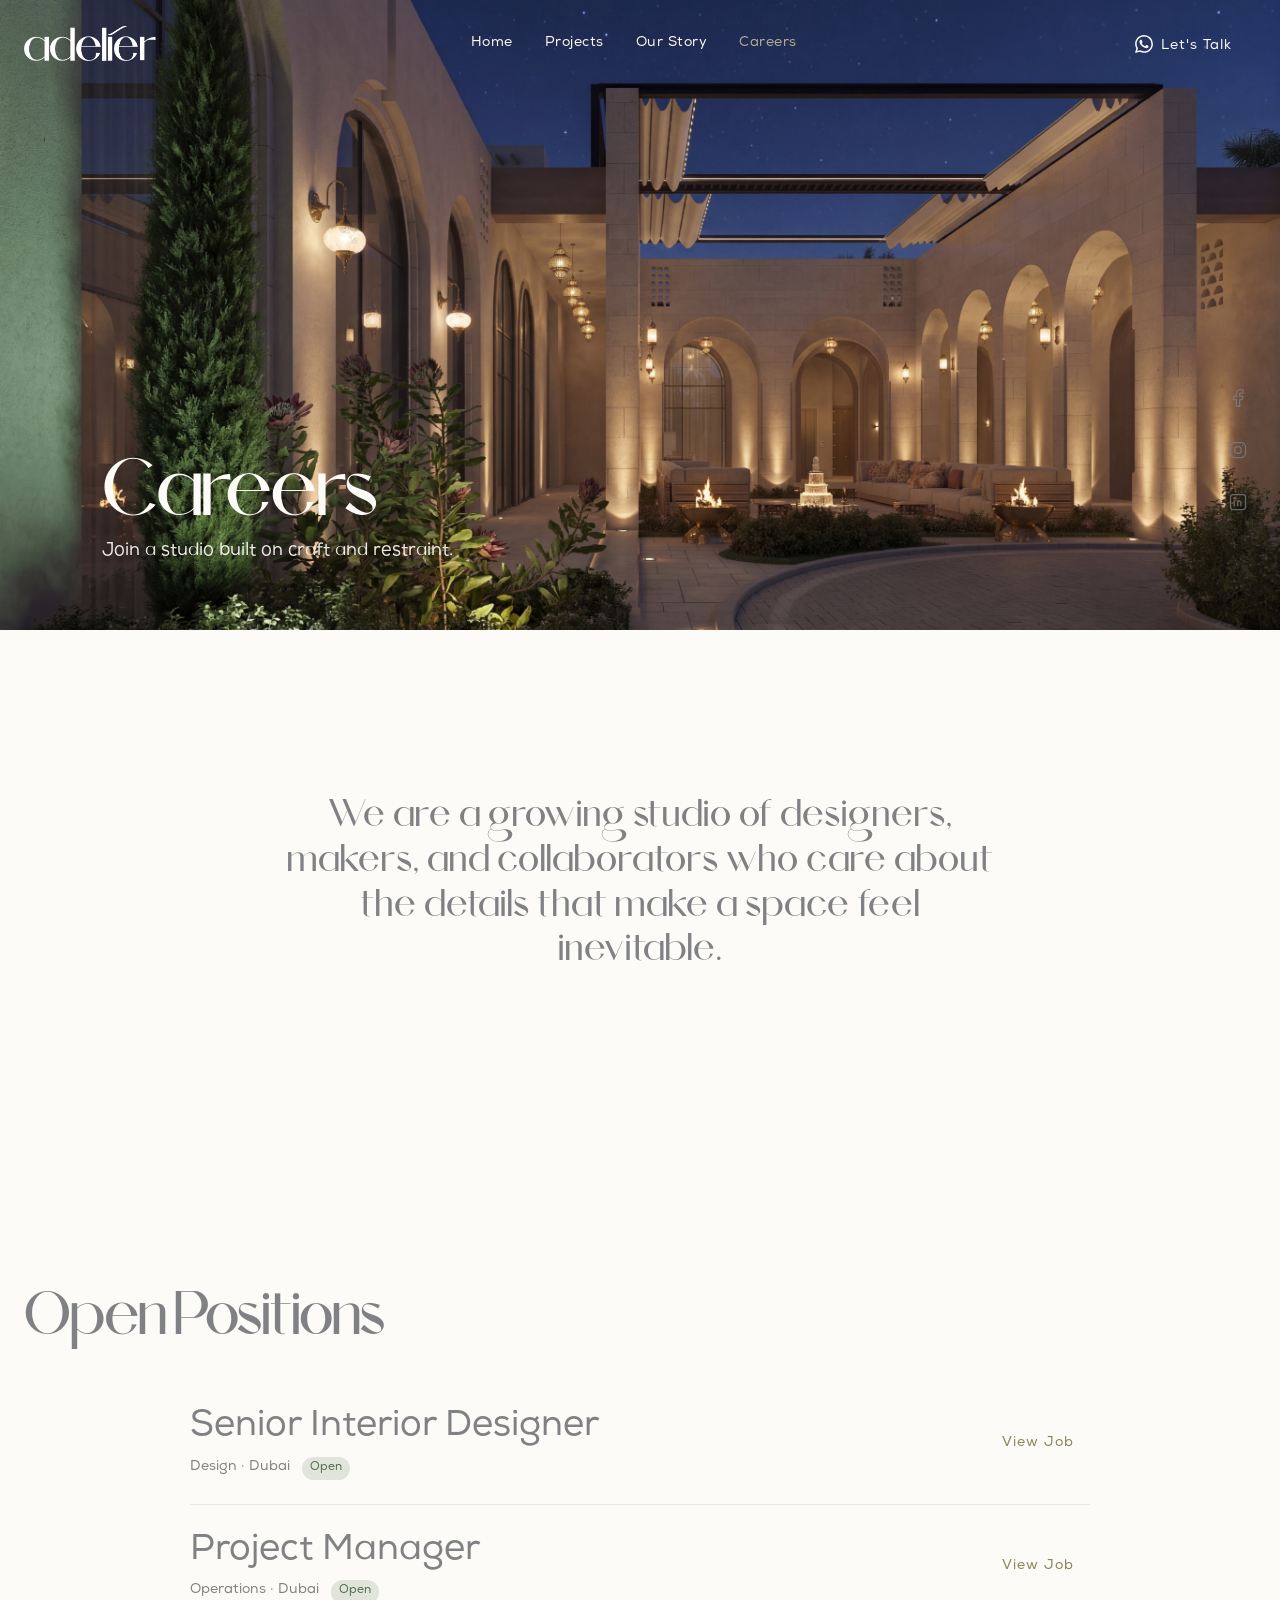
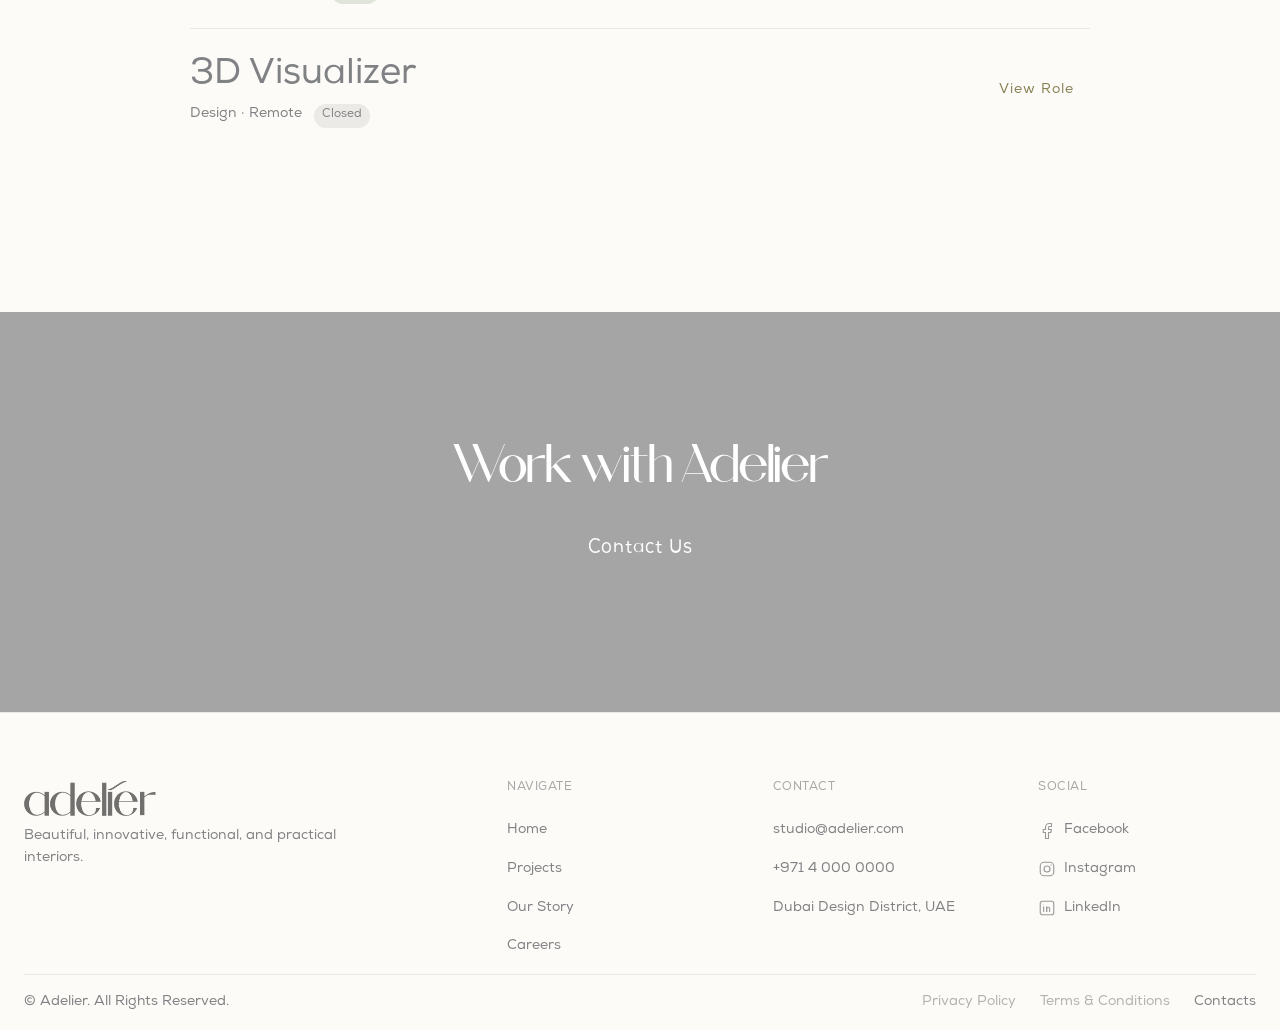
==== commit e1c2a51c: "UI Updates: Mobile CTA height, WhatsApp icons, hero slider animation, footer cleanup, and various mo" ====
--- a/pages/careers.html
+++ b/pages/careers.html
@@ -27,7 +27,7 @@
     </nav>
     <div class="site-header__actions">
       <a class="button site-header__cta" href="https://wa.me/97140000000" target="_blank" rel="noopener" aria-label="Chat on WhatsApp">
-        <svg class="btn-icon" viewBox="0 0 24 24" width="16" height="16" fill="none" stroke="currentColor" stroke-width="1.8" stroke-linecap="round" stroke-linejoin="round" aria-hidden="true"><path d="M21 11.5a8.38 8.38 0 0 1-.9 3.8 8.5 8.5 0 0 1-7.6 4.7 8.38 8.38 0 0 1-3.8-.9L3 21l1.9-5.7a8.38 8.38 0 0 1-.9-3.8 8.5 8.5 0 0 1 4.7-7.6 8.38 8.38 0 0 1 3.8-.9h.5a8.48 8.48 0 0 1 8 8v.5z"/><path d="M9.8 8.8c.2-.5.5-.5.8-.5h.7c.2 0 .5.1.7.5l1 2.4c.2.4.1.7-.1.9l-.5.5c-.2.2-.3.5-.1.8.6 1 1.4 1.8 2.4 2.4.3.2.6.1.8-.1l.5-.5c.2-.2.5-.3.9-.1l2.4 1c.4.2.5.5.5.7v.7c0 .3 0 .6-.5.8-.8.4-2.5.6-5.1-2-2.6-2.4-4.3-2-5.1z"/></svg>
+        <svg class="btn-icon" viewBox="0 0 24 24" width="16" height="16" fill="currentColor" aria-hidden="true"><path d="M17.472 14.382c-.297-.149-1.758-.867-2.03-.967-.273-.099-.471-.148-.67.15-.197.297-.767.966-.94 1.164-.173.199-.347.223-.644.075-.297-.15-1.255-.463-2.39-1.475-.888-.788-1.487-1.761-1.66-2.059-.173-.297-.018-.458.13-.606.134-.133.298-.347.446-.52.149-.174.198-.298.298-.497.099-.198.05-.371-.025-.52-.075-.149-.669-1.612-.916-2.207-.242-.579-.487-.5-.669-.51a12.8 12.8 0 0 0-.57-.01c-.198 0-.52.074-.792.372-.272.297-1.04 1.016-1.04 2.479 0 1.462 1.065 2.875 1.213 3.074.149.198 2.096 3.2 5.077 4.487.709.306 1.262.489 1.694.625.712.227 1.36.195 1.871.118.571-.085 1.758-.719 2.006-1.413.248-.694.248-1.289.173-1.413-.074-.124-.272-.198-.57-.347m-5.421 7.403h-.004a9.87 9.87 0 0 1-5.031-1.378l-.361-.214-3.741.982.998-3.648-.235-.374a9.86 9.86 0 0 1-1.51-5.26c.001-5.45 4.436-9.884 9.888-9.884 2.64 0 5.122 1.03 6.988 2.898a9.825 9.825 0 0 1 2.893 6.994c-.003 5.45-4.437 9.884-9.885 9.884m8.413-18.297A11.815 11.815 0 0 0 12.05 0C5.495 0 .16 5.335.157 11.892c0 2.096.547 4.142 1.588 5.945L.057 24l6.305-1.654a11.882 11.882 0 0 0 5.683 1.448h.005c6.554 0 11.89-5.335 11.893-11.893a11.821 11.821 0 0 0-3.48-8.413Z"/></svg>
         <span>Let's Talk</span>
       </a>
       <button class="site-header__menu-trigger" type="button" data-menu-trigger aria-label="Open menu" aria-expanded="false" aria-controls="mobile-nav">
@@ -73,7 +73,7 @@
   </section>
 
   <section class="section reading-width" style="margin-inline: auto; text-align: center;">
-    <p style="font-family: var(--font-page-title); font-size: calc(var(--text-h3-size) * 0.8); line-height: 2; letter-spacing: 2px; color: var(--color-primary-text);">We are a growing studio of designers, makers, and collaborators who care about the details that make a space feel inevitable.</p>
+    <p class="intro-statement">We are a growing studio of designers, makers, and collaborators who care about the details that make a space feel inevitable.</p>
   </section>
 
   <section class="section" id="open-positions">
--- a/assets/css/layout.css
+++ b/assets/css/layout.css
@@ -139,6 +139,7 @@
   .section--tight { padding-block: var(--space-4xl); }
   .section__heading { display: block; margin-bottom: var(--space-lg); }
   .section__heading .button { margin-top: var(--space-md); }
+  .section__heading .button--text { display: none; }
   .grid--3, .grid--4 { grid-template-columns: 1fr; }
   .grid { gap: var(--space-md); }
 }
--- a/assets/css/components.css
+++ b/assets/css/components.css
@@ -252,7 +252,7 @@
 .mobile-nav__close svg { width: 24px; height: 24px; }
 
 .mobile-nav__list { flex: 1; display: flex; flex-direction: column; justify-content: center; gap: var(--space-md); }
-.mobile-nav__link { font-family: var(--font-page-title); font-size: clamp(1.4rem, 5vw, 2rem); color: var(--color-primary-text); }
+.mobile-nav__link { font-family: var(--font-page-title); font-size: var(--text-body-size); color: var(--color-primary-text); }
 .mobile-nav__link[aria-current="page"] { color: var(--color-primary-brand); }
 
 .mobile-nav__footer { display: flex; flex-direction: column; gap: var(--space-md); padding-top: var(--space-lg); border-top: 1px solid var(--color-border-divider); }
@@ -573,10 +573,10 @@
 @media (max-width: 767px) {
   .project-grid {
     columns: 2;
-    column-gap: 12px;
+    column-gap: var(--space-sm);
   }
   .project-grid .project-card {
-    margin-bottom: 12px;
+    margin-bottom: var(--space-sm);
   }
   
   /* 
@@ -592,14 +592,14 @@
   .project-grid .project-card:nth-child(6) { aspect-ratio: 1 / 1; }
 
   .project-grid .project-card__content {
-    inset: auto 10px 10px;
-    gap: 4px;
+    inset: auto var(--space-sm) var(--space-sm);
+    gap: var(--space-xxs);
   }
   .project-grid .project-card__title {
-    font-size: 0.95rem;
+    font-size: var(--text-body-sm-size);
   }
   .project-grid .project-card__meta {
-    font-size: 0.75rem;
+    font-size: var(--text-caption-size);
   }
 }
 
@@ -912,6 +912,9 @@
   .quote-carousel { display: block; }
   .quote-carousel__arrow { display: none; }
   .quote-carousel__dot { width: 12px; height: 12px; }
+  .quote-carousel__slide {
+    font-size: var(--text-body-size);
+  }
 }
 @media (min-width: 768px) {
   .quote-carousel { 
@@ -1010,6 +1013,12 @@
   box-shadow: 0 10px 20px rgba(0, 0, 0, 0.1);
 }
 
+@media (max-width: 767px) {
+  .cta {
+    min-height: 260px;
+  }
+}
+
 /* ===================== Footer ===================== */
 
 .site-footer {
@@ -1115,8 +1124,8 @@
   justify-content: center;
   gap: var(--space-xs);
   margin-top: var(--space-sm);
-  padding: 0;
-  height: 36px;
+  padding: var(--space-sm) 0;
+  min-height: 36px;
   border-top: 1px solid var(--color-border-divider);
   font-size: var(--text-body-sm-size);
   text-align: center;
@@ -1128,6 +1137,18 @@
 
 .site-footer__legal nav { display: flex; gap: var(--space-md); }
 .site-footer__legal a[aria-disabled="true"] { cursor: default; opacity: 0.6; }
+
+@media (max-width: 767px) {
+  .site-footer__legal {
+    flex-direction: column-reverse;
+    gap: var(--space-sm);
+  }
+  .site-footer__legal a,
+  .site-footer__legal a[aria-disabled="true"],
+  .site-footer__legal span {
+    opacity: 0.6;
+  }
+}
 
 /* ===================== Social rail ===================== */
 /* Tablet+ only — on mobile the same links live inside the mobile-nav overlay,
@@ -1221,16 +1242,16 @@
 
 @media (max-width: 767px) {
   .section-nav {
-    bottom: 16px;
-    max-width: calc(100% - 24px);
+    bottom: var(--space-md);
+    max-width: calc(100% - (var(--content-margin) * 2));
   }
   .section-nav ul {
-    gap: 1px;
-    padding: 3px;
+    gap: var(--space-xxs);
+    padding: var(--space-xxs);
   }
   .section-nav a {
-    padding: 6px 10px;
-    font-size: 0.7rem;
+    padding: var(--space-sm);
+    font-size: var(--text-caption-size);
   }
 }
 
@@ -1384,6 +1405,12 @@
   word-wrap: break-word;
 }
 
+@media (max-width: 767px) {
+  .process-card__title br {
+    display: none;
+  }
+}
+
 .process-card__desc {
   font-size: var(--text-caption-size);
   line-height: 1.5;
@@ -1428,20 +1455,43 @@
 @media (max-width: 767px) {
   .masonry-grid {
     column-count: 2;
-    column-gap: 12px;
+    column-gap: var(--space-sm);
   }
   .masonry-item {
-    margin-bottom: 12px;
+    margin-bottom: var(--space-sm);
+  }
+  .masonry-item:nth-child(15) {
+    column-span: all;
+    aspect-ratio: 16 / 9 !important;
   }
   .masonry-item .project-card__content {
-    inset: auto 10px 10px;
-    gap: 4px;
+    inset: auto var(--space-sm) var(--space-sm);
+    gap: var(--space-xxs);
   }
   .masonry-item .project-card__title {
-    font-size: 0.95rem;
+    font-size: var(--text-body-sm-size);
   }
   .masonry-item .project-card__meta {
-    font-size: 0.75rem;
+    font-size: var(--text-caption-size);
+  }
+}
+
+/* ===================== Intro Statement ===================== */
+
+.intro-statement {
+  font-family: var(--font-page-title);
+  font-size: calc(var(--text-h3-size) * 0.8);
+  line-height: 2;
+  letter-spacing: 2px;
+  color: var(--color-primary-text);
+}
+
+@media (max-width: 767px) {
+  .intro-statement {
+    font-family: var(--font-body);
+    font-size: var(--text-body-size);
+    line-height: var(--text-body-lh);
+    letter-spacing: normal;
   }
 }
 
